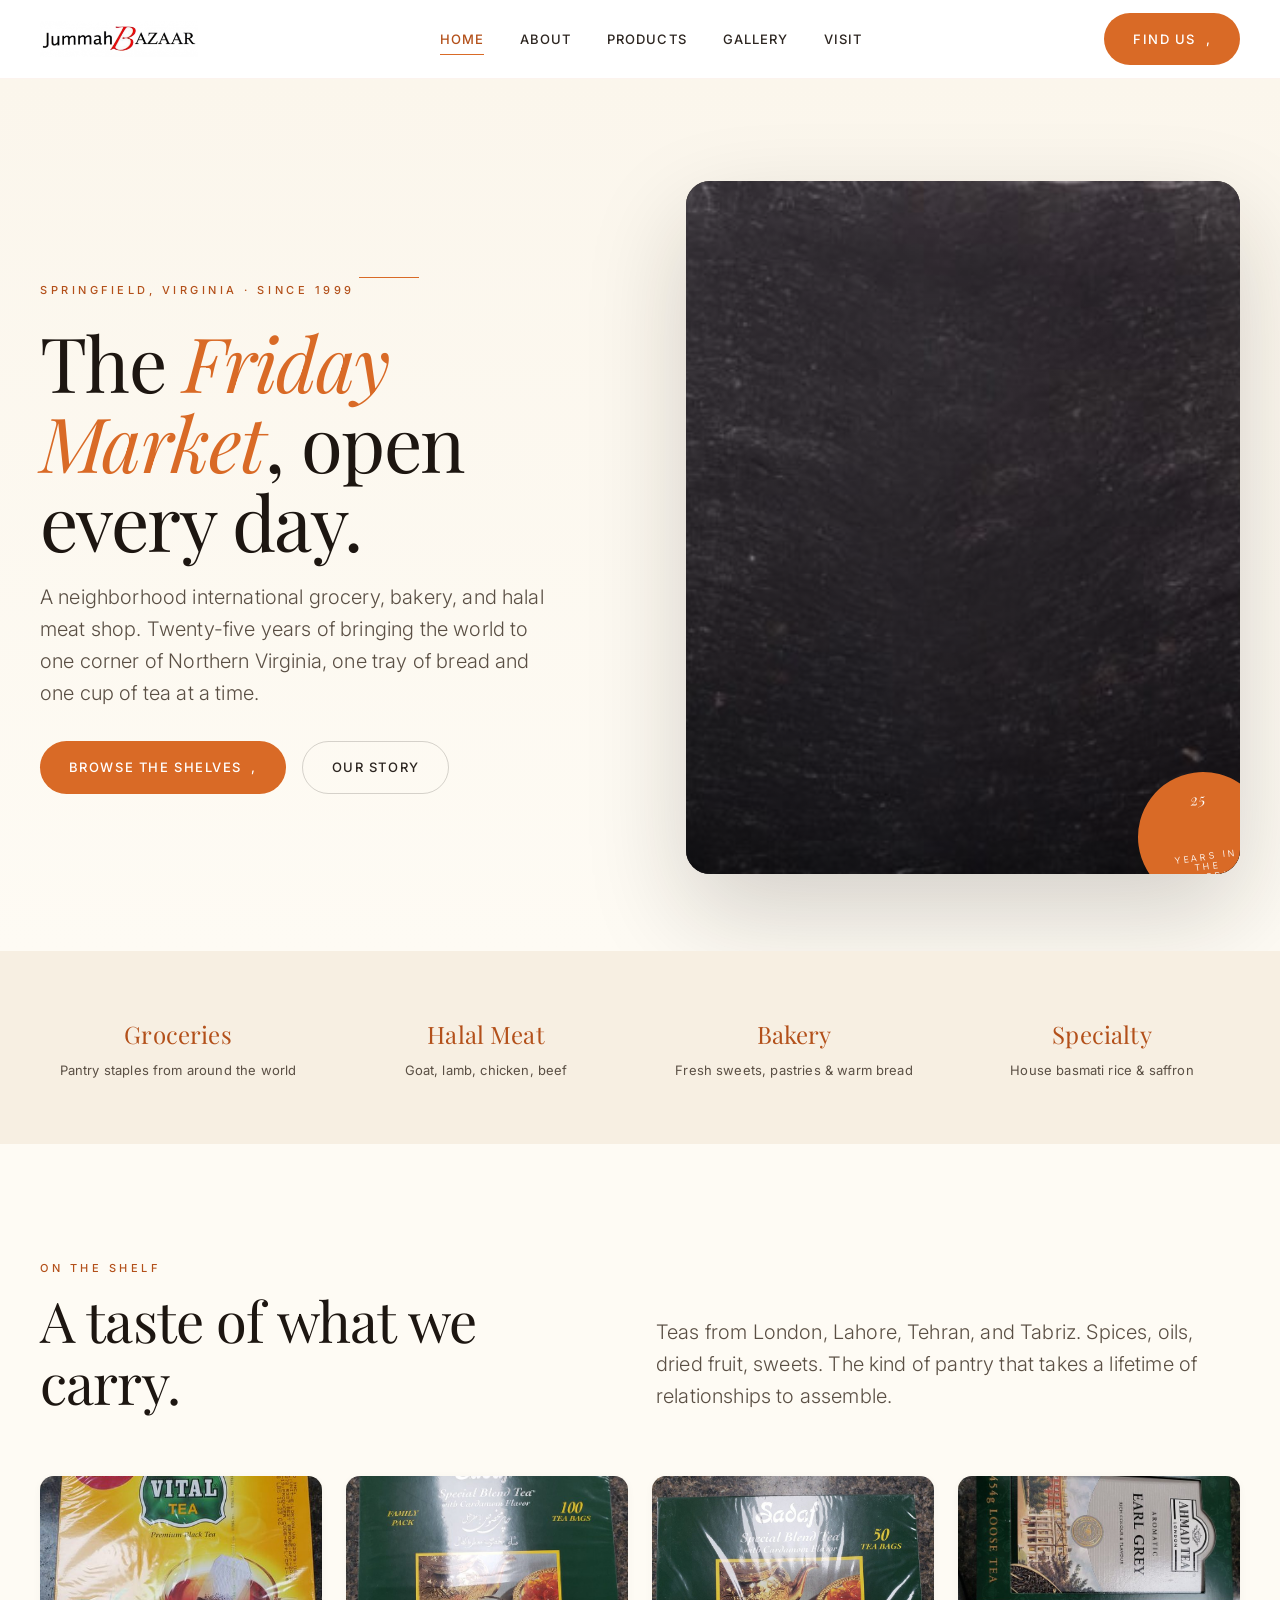
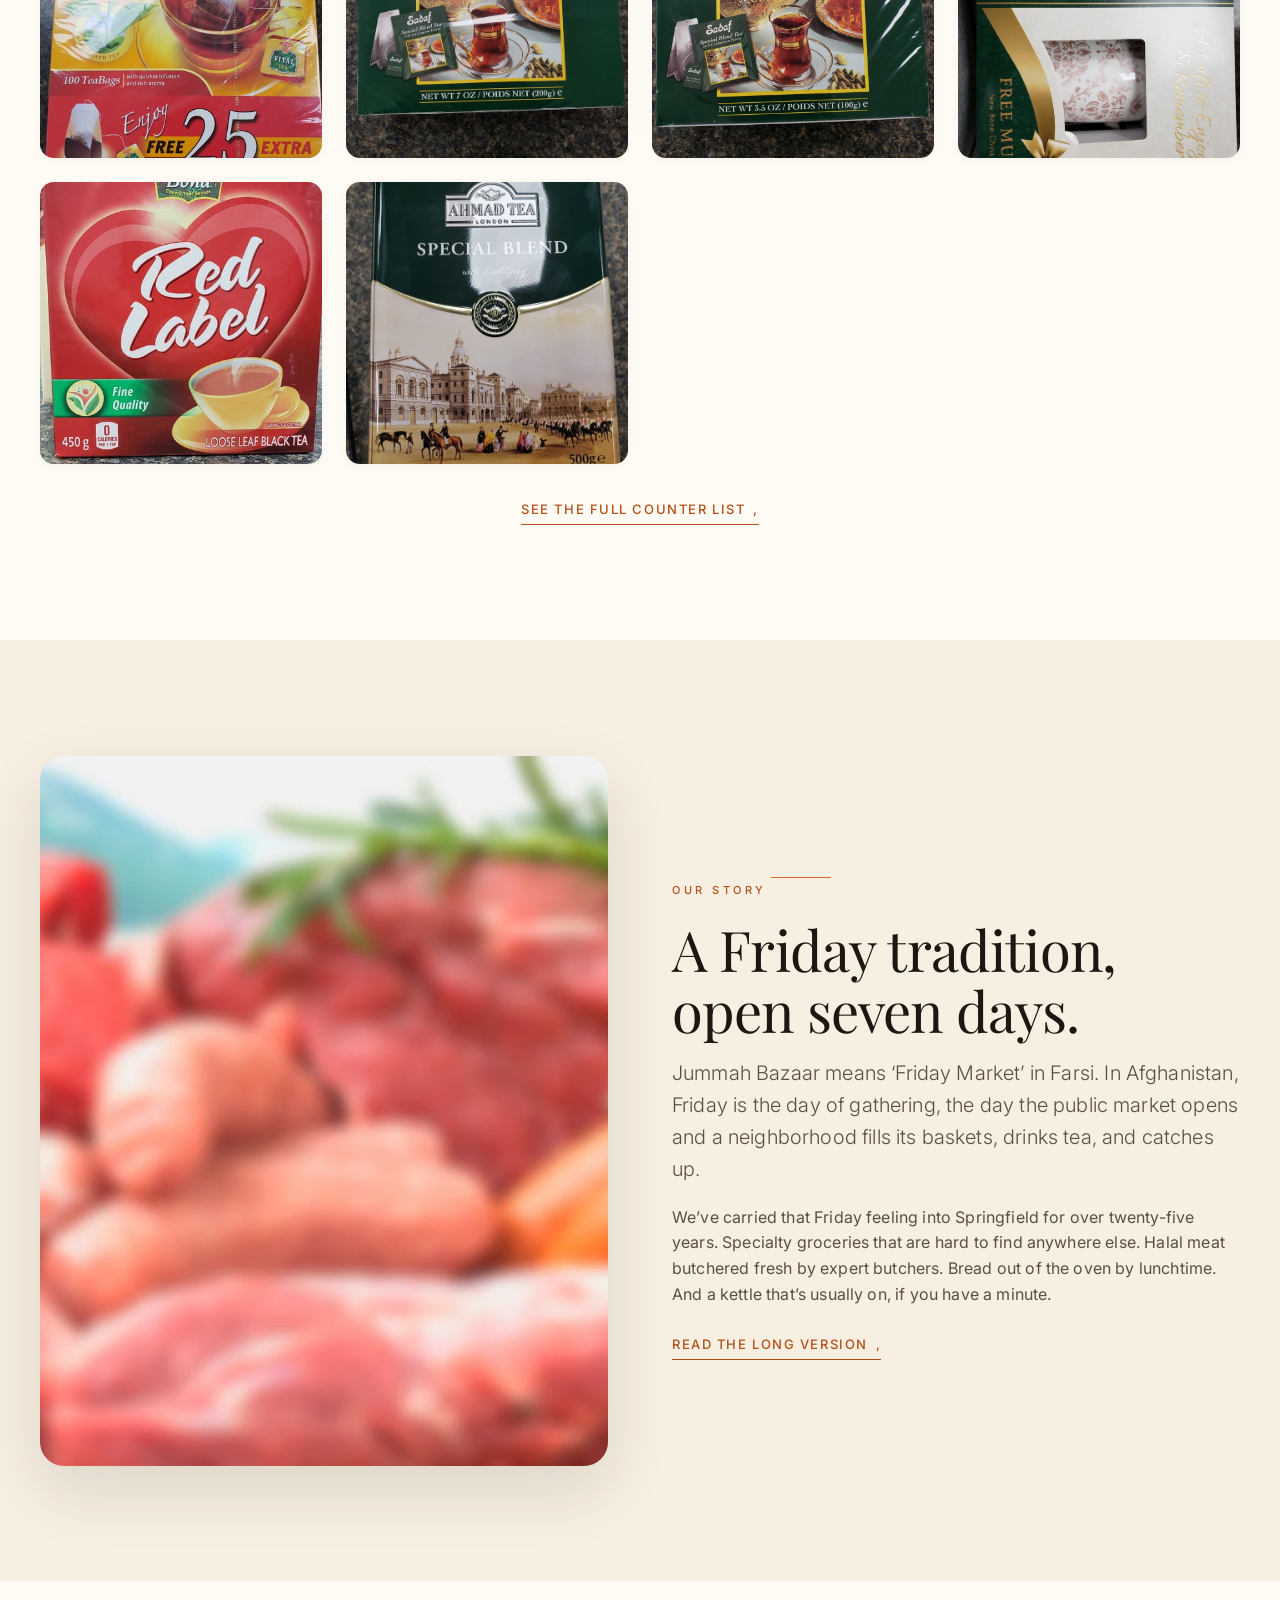
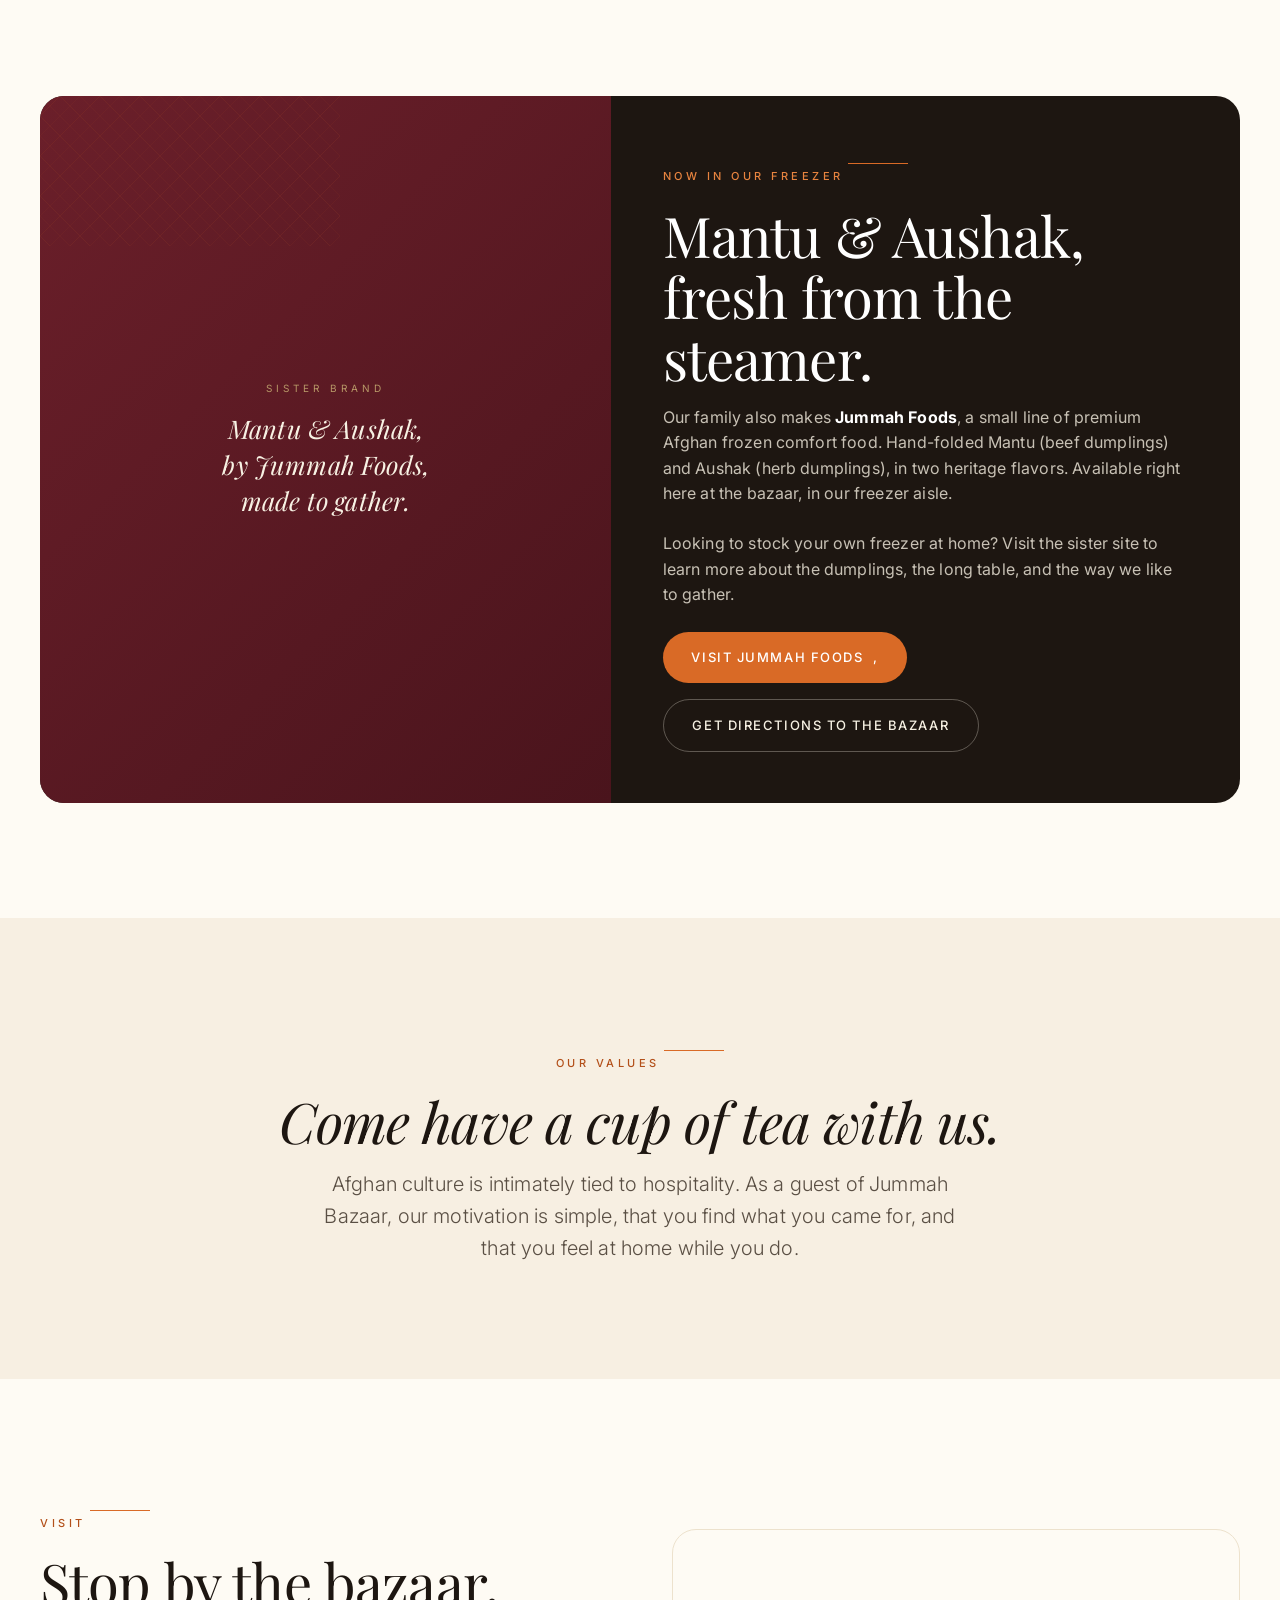
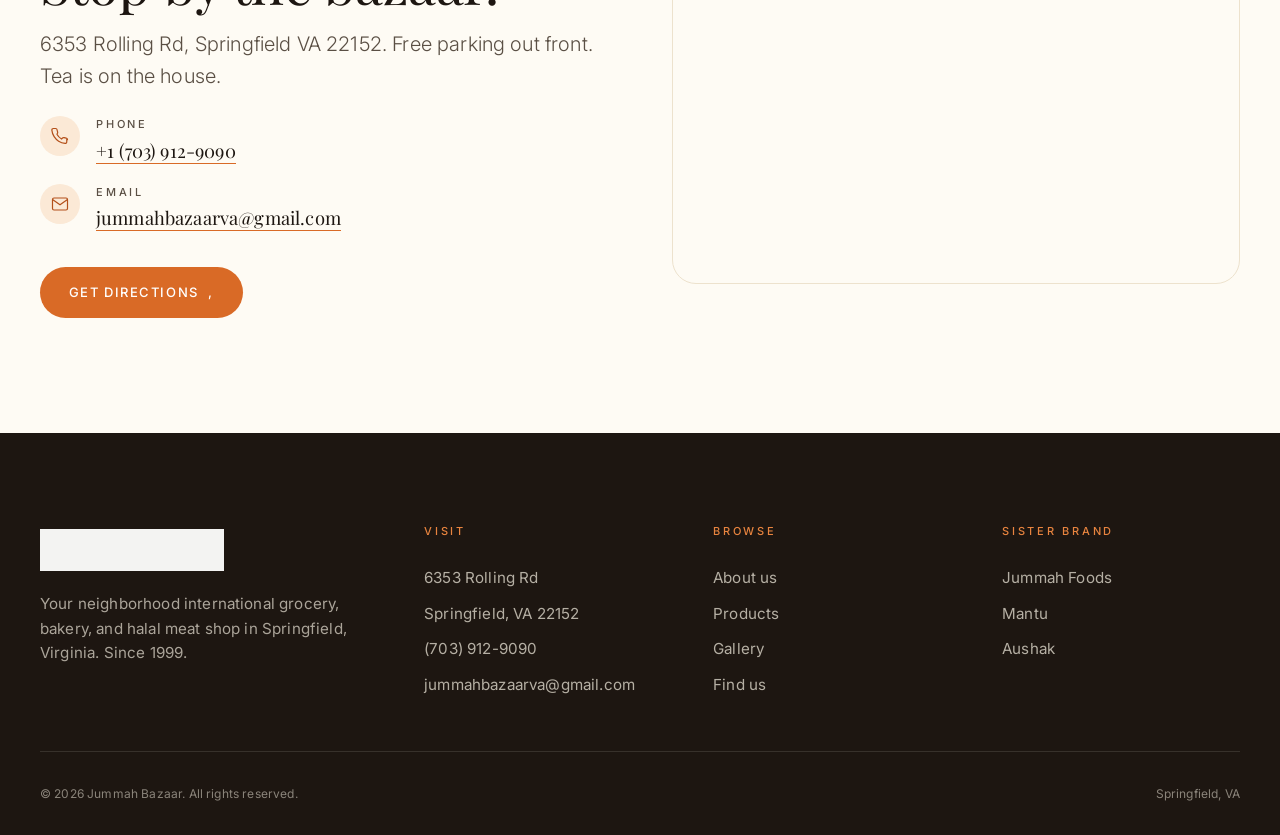
==== index.html @ 3ac7183f "Replace stock photos with real Jummah Bazaar branding: logo wordmark in nav, real product photos thr" ====
<!doctype html>
<html lang="en">
<head>
  <meta charset="UTF-8" />
  <meta name="viewport" content="width=device-width, initial-scale=1, viewport-fit=cover" />
  <title>Jummah Bazaar, Friday Market in Springfield, VA</title>
  <meta name="description" content="Your neighborhood international grocery, bakery, and halal meat shop. Springfield, Virginia, since 1999." />
  <link rel="canonical" href="https://jummahbazaaronline.com/" />
  <link rel="icon" href="assets/favicon.png" />
  <meta property="og:title" content="Jummah Bazaar, Friday Market" />
  <meta property="og:description" content="International grocery, bakery, and halal meat shop in Springfield, VA. Over 25 years in the community." />
  <meta property="og:image" content="https://jummahbazaaronline.com/assets/hero-bread.jpg" />
  <meta property="og:type" content="website" />
  <meta property="og:url" content="https://jummahbazaaronline.com/" />
  <link rel="preconnect" href="https://fonts.googleapis.com" />
  <link rel="preconnect" href="https://fonts.gstatic.com" crossorigin />
  <link href="https://fonts.googleapis.com/css2?family=Playfair+Display:ital,wght@0,400;0,500;0,600;0,700;1,400;1,500&family=Inter:wght@300;400;500;600&family=Pinyon+Script&display=swap" rel="stylesheet" />
  <link rel="stylesheet" href="styles.css?v=2" />

  <svg width="0" height="0" style="position:absolute" aria-hidden="true">
    <defs>
      <pattern id="geo-orange" x="0" y="0" width="40" height="40" patternUnits="userSpaceOnUse">
        <path d="M20 0 L40 20 L20 40 L0 20 Z" fill="none" stroke="#d96a26" stroke-width="0.4"/>
        <path d="M0 0 L40 40 M40 0 L0 40" stroke="#d96a26" stroke-width="0.25"/>
      </pattern>
      <symbol id="medallion" viewBox="0 0 40 40">
        <g fill="none" stroke="currentColor" stroke-width="1.1">
          <rect x="9" y="9" width="22" height="22"/>
          <rect x="9" y="9" width="22" height="22" transform="rotate(45 20 20)"/>
        </g>
        <circle cx="20" cy="20" r="3" fill="currentColor"/>
      </symbol>
    </defs>
  </svg>
</head>
<body>
  <header class="nav" role="banner">
    <div class="container nav-inner">
      <a class="brand" href="index.html" aria-label="Jummah Bazaar home">
        <img class="brand-logo" src="assets/logo-wide.png" alt="Jummah Bazaar" />
      </a>
      <nav class="nav-links" aria-label="Main">
        <a href="index.html" class="active">Home</a>
        <a href="about.html">About</a>
        <a href="products.html">Products</a>
        <a href="gallery.html">Gallery</a>
        <a href="contact.html">Visit</a>
      </nav>
      <div class="nav-cta">
        <a class="btn btn-primary" href="contact.html">Find Us <span class="arrow">,</span></a>
        <button class="nav-toggle" aria-label="Menu"><svg viewBox="0 0 24 24" fill="none" stroke="currentColor" stroke-width="1.6" width="20" height="20"><path d="M4 7h16M4 12h16M4 17h16"/></svg></button>
      </div>
    </div>
  </header>

  <div class="mobile-menu" aria-hidden="true">
    <button class="mobile-menu-close" aria-label="Close menu"><svg viewBox="0 0 24 24" fill="none" stroke="currentColor" stroke-width="1.6" width="16" height="16"><path d="M6 6l12 12M18 6 6 18"/></svg></button>
    <nav>
      <a href="index.html">Home</a>
      <a href="about.html">About</a>
      <a href="products.html">Products</a>
      <a href="gallery.html">Gallery</a>
      <a href="contact.html">Visit</a>
    </nav>
  </div>

  <!-- ==================== HERO ==================== -->
  <section class="hero">
    <div class="container">
      <div class="hero-grid">
        <div class="hero-copy reveal">
          <span class="eyebrow">Springfield, Virginia &middot; Since 1999</span>
          <span class="gold-rule"></span>
          <h1>The <em class="text-orange" style="font-style:italic">Friday Market</em>, open every day.</h1>
          <p class="lede">A neighborhood international grocery, bakery, and halal meat shop. Twenty-five years of bringing the world to one corner of Northern Virginia, one tray of bread and one cup of tea at a time.</p>
          <div class="hero-cta">
            <a class="btn btn-primary" href="products.html">Browse the shelves <span class="arrow">,</span></a>
            <a class="btn btn-ghost" href="about.html">Our story</a>
          </div>
        </div>
        <div class="hero-image-traditional reveal">
          <img src="assets/hero-bread.jpg" alt="Fresh bread, wheat, and flour" />
          <div class="hero-stamp">
            25<small>years in<br/>the neighborhood</small>
          </div>
        </div>
      </div>
    </div>
  </section>

  <!-- ==================== INTRO STRIP ==================== -->
  <section class="bg-cream" style="padding:clamp(2.5rem,5vw,4rem) 0">
    <div class="container">
      <div style="display:grid; grid-template-columns:repeat(4,1fr); gap:2rem; text-align:center" class="reveal">
        <div>
          <div style="font-family:var(--font-display); font-size:1.5rem; color:var(--orange-deep); margin-bottom:0.4rem">Groceries</div>
          <div style="font-size:13px; color:var(--graphite)">Pantry staples from around the world</div>
        </div>
        <div>
          <div style="font-family:var(--font-display); font-size:1.5rem; color:var(--orange-deep); margin-bottom:0.4rem">Halal Meat</div>
          <div style="font-size:13px; color:var(--graphite)">Goat, lamb, chicken, beef</div>
        </div>
        <div>
          <div style="font-family:var(--font-display); font-size:1.5rem; color:var(--orange-deep); margin-bottom:0.4rem">Bakery</div>
          <div style="font-size:13px; color:var(--graphite)">Fresh sweets, pastries &amp; warm bread</div>
        </div>
        <div>
          <div style="font-family:var(--font-display); font-size:1.5rem; color:var(--orange-deep); margin-bottom:0.4rem">Specialty</div>
          <div style="font-size:13px; color:var(--graphite)">House basmati rice &amp; saffron</div>
        </div>
      </div>
    </div>
  </section>

  <!-- ==================== ON THE SHELF ==================== -->
  <section class="bg-paper">
    <div class="container">
      <div class="section-head reveal">
        <div class="section-head-stack">
          <span class="eyebrow">On the shelf</span>
          <h2>A taste of what we carry.</h2>
        </div>
        <p class="lede">Teas from London, Lahore, Tehran, and Tabriz. Spices, oils, dried fruit, sweets. The kind of pantry that takes a lifetime of relationships to assemble.</p>
      </div>

      <div class="shop-grid reveal">
        <div class="shop-photo"><img src="assets/shop-vital-tea.jpg" alt="Vital Premium Black Tea" /></div>
        <div class="shop-photo"><img src="assets/shop-sadaf-cardamom.jpg" alt="Sadaf cardamom tea" /></div>
        <div class="shop-photo"><img src="assets/shop-sadaf-50bag.jpg" alt="Sadaf cardamom tea, family size" /></div>
        <div class="shop-photo"><img src="assets/shop-ahmad-earlgrey.jpg" alt="Ahmad Tea London Earl Grey" /></div>
        <div class="shop-photo"><img src="assets/shop-brooke-redlabel.jpg" alt="Brooke Bond Red Label loose leaf tea" /></div>
        <div class="shop-photo"><img src="assets/shop-tea-6.jpg" alt="Specialty tea selection" /></div>
      </div>
      <div class="center" style="margin-top:2rem">
        <a class="link-underline" href="products.html">See the full counter list <span class="arrow">,</span></a>
      </div>
    </div>
  </section>

  <!-- ==================== STORY SPLIT ==================== -->
  <section class="bg-cream">
    <div class="container">
      <div class="split">
        <div class="split-image reveal">
          <img src="assets/hero-meat.jpg" alt="Fresh halal meat, prepared by expert butchers" />
        </div>
        <div class="reveal">
          <span class="eyebrow">Our story</span>
          <span class="gold-rule"></span>
          <h2 style="margin:1rem 0">A Friday tradition,<br/>open seven days.</h2>
          <p class="lede" style="margin-bottom:1.25rem">Jummah Bazaar means &lsquo;Friday Market&rsquo; in Farsi. In Afghanistan, Friday is the day of gathering, the day the public market opens and a neighborhood fills its baskets, drinks tea, and catches up.</p>
          <p class="muted" style="margin-bottom:1.5rem">We&rsquo;ve carried that Friday feeling into Springfield for over twenty-five years. Specialty groceries that are hard to find anywhere else. Halal meat butchered fresh by expert butchers. Bread out of the oven by lunchtime. And a kettle that&rsquo;s usually on, if you have a minute.</p>
          <a class="link-underline" href="about.html">Read the long version <span class="arrow">,</span></a>
        </div>
      </div>
    </div>
  </section>

  <!-- ==================== SISTER BRAND: JUMMAH FOODS ==================== -->
  <section class="bg-paper">
    <div class="container">
      <div class="sister reveal">
        <div class="sister-art">
          <svg class="pattern" aria-hidden="true"><rect width="100%" height="100%" fill="url(#geo-orange)"/></svg>
          <div class="label">
            <small>Sister brand</small>
            Mantu &amp; Aushak,<br/>by Jummah Foods,<br/>made to gather.
          </div>
        </div>
        <div class="sister-copy">
          <span class="eyebrow">Now in our freezer</span>
          <span class="gold-rule"></span>
          <h2>Mantu &amp; Aushak,<br/>fresh from the steamer.</h2>
          <p>Our family also makes <strong style="color:#fff">Jummah Foods</strong>, a small line of premium Afghan frozen comfort food. Hand-folded Mantu (beef dumplings) and Aushak (herb dumplings), in two heritage flavors. Available right here at the bazaar, in our freezer aisle.</p>
          <p>Looking to stock your own freezer at home? Visit the sister site to learn more about the dumplings, the long table, and the way we like to gather.</p>
          <div class="row" style="margin-top:1.5rem">
            <a class="btn btn-primary" href="https://jummahfoods.com/" target="_blank" rel="noopener">Visit Jummah Foods <span class="arrow">,</span></a>
            <a class="btn btn-ghost" style="border-color:rgba(247,241,227,0.3); color:#f7f1e3" href="contact.html">Get directions to the bazaar</a>
          </div>
        </div>
      </div>
    </div>
  </section>

  <!-- ==================== VALUES STRIP ==================== -->
  <section class="bg-cream">
    <div class="container container-narrow center">
      <span class="eyebrow">Our values</span>
      <span class="gold-rule"></span>
      <h2 style="margin:1rem 0; font-style:italic" class="reveal">Come have a cup of tea with us.</h2>
      <p class="lede reveal" style="margin:0 auto; max-width:55ch">Afghan culture is intimately tied to hospitality. As a guest of Jummah Bazaar, our motivation is simple, that you find what you came for, and that you feel at home while you do.</p>
    </div>
  </section>

  <!-- ==================== VISIT CTA ==================== -->
  <section class="bg-paper" style="padding-bottom:clamp(5rem,9vw,8rem)">
    <div class="container">
      <div class="split">
        <div class="reveal">
          <span class="eyebrow">Visit</span>
          <span class="gold-rule"></span>
          <h2 style="margin:1rem 0">Stop by the bazaar.</h2>
          <p class="lede" style="margin-bottom:1.5rem">6353 Rolling Rd, Springfield VA 22152. Free parking out front. Tea is on the house.</p>
          <div class="contact-detail">
            <div class="icon"><svg viewBox="0 0 24 24" fill="none" stroke="currentColor" stroke-width="1.6"><path d="M21 16.92v3a2 2 0 0 1-2.18 2 19.79 19.79 0 0 1-8.63-3.07 19.5 19.5 0 0 1-6-6 19.79 19.79 0 0 1-3.07-8.67A2 2 0 0 1 3.11 2h3a2 2 0 0 1 2 1.72 12.84 12.84 0 0 0 .7 2.81 2 2 0 0 1-.45 2.11L8.09 9.91a16 16 0 0 0 6 6l1.27-1.27a2 2 0 0 1 2.11-.45 12.84 12.84 0 0 0 2.81.7A2 2 0 0 1 22 16.92z"/></svg></div>
            <div>
              <h4>Phone</h4>
              <p><a href="tel:+17039129090">+1 (703) 912-9090</a></p>
            </div>
          </div>
          <div class="contact-detail">
            <div class="icon"><svg viewBox="0 0 24 24" fill="none" stroke="currentColor" stroke-width="1.6"><path d="M4 4h16c1.1 0 2 .9 2 2v12c0 1.1-.9 2-2 2H4c-1.1 0-2-.9-2-2V6c0-1.1.9-2 2-2z"/><path d="M22 6 12 13 2 6"/></svg></div>
            <div>
              <h4>Email</h4>
              <p><a href="mailto:jummahbazaarva@gmail.com">jummahbazaarva@gmail.com</a></p>
            </div>
          </div>
          <a class="btn btn-primary" href="contact.html" style="margin-top:1rem">Get directions <span class="arrow">,</span></a>
        </div>
        <div class="map-wrap reveal">
          <iframe loading="lazy" referrerpolicy="no-referrer-when-downgrade" src="https://www.google.com/maps?q=6353+Rolling+Rd,+Springfield+VA+22152&output=embed" title="Jummah Bazaar location"></iframe>
        </div>
      </div>
    </div>
  </section>

  <!-- ==================== FOOTER ==================== -->
  <footer class="site-footer">
    <div class="container">
      <div class="footer-grid">
        <div class="footer-brand">
          <a class="brand" href="index.html" aria-label="Jummah Bazaar home">
            <img class="brand-logo in-footer" src="assets/logo-wide.png" alt="Jummah Bazaar" style="height:42px" />
          </a>
          <p>Your neighborhood international grocery, bakery, and halal meat shop in Springfield, Virginia. Since 1999.</p>
        </div>
        <div>
          <h5>Visit</h5>
          <a href="https://www.google.com/maps?q=6353+Rolling+Rd,+Springfield+VA+22152" target="_blank" rel="noopener">6353 Rolling Rd</a>
          <a href="https://www.google.com/maps?q=6353+Rolling+Rd,+Springfield+VA+22152" target="_blank" rel="noopener">Springfield, VA 22152</a>
          <a href="tel:+17039129090">(703) 912-9090</a>
          <a href="mailto:jummahbazaarva@gmail.com">jummahbazaarva@gmail.com</a>
        </div>
        <div>
          <h5>Browse</h5>
          <a href="about.html">About us</a>
          <a href="products.html">Products</a>
          <a href="gallery.html">Gallery</a>
          <a href="contact.html">Find us</a>
        </div>
        <div>
          <h5>Sister brand</h5>
          <a href="https://jummahfoods.com/" target="_blank" rel="noopener">Jummah Foods</a>
          <a href="https://jummahfoods.com/mantu" target="_blank" rel="noopener">Mantu</a>
          <a href="https://jummahfoods.com/aushak" target="_blank" rel="noopener">Aushak</a>
        </div>
      </div>
      <div class="footer-bottom">
        <span>&copy; 2026 Jummah Bazaar. All rights reserved.</span>
        <span>Springfield, VA</span>
      </div>
    </div>
  </footer>

  <script src="script.js" defer></script>
</body>
</html>
---- styles.css ----
/* ==========================================================================
   Jummah Bazaar — Friday Market
   International grocery, bakery & halal meat — Springfield, VA
   ========================================================================== */

:root {
  /* Brand palette — warm orange on ivory */
  --orange: #d96a26;
  --orange-deep: #b3501a;
  --orange-soft: #e8843f;
  --orange-tint: #fbe9d6;

  --saffron: #e8a23a;
  --saffron-deep: #c5821d;

  --cream: #f7efe2;
  --ivory: #fbf6ec;
  --paper: #fefbf4;
  --bone: #ede2cd;

  --black: #1d1611;
  --charcoal: #2c2520;
  --graphite: #5a4f44;
  --slate: #8a7e70;

  --gold: #b89968;
  --gold-light: #d4b988;
  --gold-deep: #8d7244;

  --green: #5a6b3f;
  --green-soft: #7a8b5c;

  --shadow-sm: 0 2px 8px rgba(29, 22, 17, 0.04);
  --shadow-md: 0 12px 32px rgba(29, 22, 17, 0.08);
  --shadow-lg: 0 24px 64px rgba(29, 22, 17, 0.12);
  --shadow-xl: 0 40px 100px rgba(29, 22, 17, 0.18);

  --radius-sm: 6px;
  --radius-md: 14px;
  --radius-lg: 24px;
  --radius-xl: 36px;

  --ease: cubic-bezier(0.22, 0.61, 0.36, 1);
  --ease-slow: cubic-bezier(0.16, 1, 0.3, 1);

  --max: 1320px;
  --max-narrow: 920px;
  --gutter: clamp(1.25rem, 4vw, 2.5rem);

  --font-serif: "Playfair Display", "Cormorant Garamond", Georgia, serif;
  --font-display: "Playfair Display", Georgia, serif;
  --font-script: "Pinyon Script", "Great Vibes", cursive;
  --font-sans: "Inter", "Helvetica Neue", Helvetica, Arial, sans-serif;
}

*, *::before, *::after { box-sizing: border-box; }
html { scroll-behavior: smooth; -webkit-font-smoothing: antialiased; -moz-osx-font-smoothing: grayscale; }
body {
  margin: 0;
  font-family: var(--font-sans);
  font-weight: 400;
  font-size: 16px;
  line-height: 1.6;
  color: var(--charcoal);
  background: var(--paper);
  letter-spacing: 0.01em;
  overflow-x: hidden;
}
img, picture, svg, video { display: block; max-width: 100%; }
a { color: inherit; text-decoration: none; }
button { font: inherit; cursor: pointer; border: none; background: none; color: inherit; }
input, textarea, select { font: inherit; color: inherit; }
ul, ol { list-style: none; padding: 0; margin: 0; }
h1, h2, h3, h4, h5, h6, p { margin: 0; }

.serif { font-family: var(--font-serif); font-weight: 400; }
.eyebrow {
  font-family: var(--font-sans);
  font-size: 11px;
  font-weight: 500;
  letter-spacing: 0.32em;
  text-transform: uppercase;
  color: var(--orange-deep);
  display: inline-block;
}
.script { font-family: var(--font-script); font-weight: 400; }
.muted { color: var(--graphite); }
.text-orange { color: var(--orange); }
.text-orange-deep { color: var(--orange-deep); }

h1, .h1 {
  font-family: var(--font-display);
  font-size: clamp(2.5rem, 6vw, 4.75rem);
  line-height: 1.05;
  letter-spacing: -0.02em;
  font-weight: 400;
  color: var(--black);
}
h2, .h2 {
  font-family: var(--font-display);
  font-size: clamp(2rem, 4.5vw, 3.5rem);
  line-height: 1.1;
  letter-spacing: -0.015em;
  font-weight: 400;
  color: var(--black);
}
h3, .h3 {
  font-family: var(--font-display);
  font-size: clamp(1.4rem, 2.6vw, 2rem);
  line-height: 1.2;
  letter-spacing: -0.01em;
  font-weight: 500;
  color: var(--black);
}
.lede {
  font-size: clamp(1.05rem, 1.6vw, 1.25rem);
  line-height: 1.6;
  color: var(--graphite);
  font-weight: 300;
}

.container { max-width: var(--max); margin: 0 auto; padding: 0 var(--gutter); }
.container-narrow { max-width: var(--max-narrow); margin: 0 auto; padding: 0 var(--gutter); }
section { padding: clamp(4rem, 9vw, 8rem) 0; position: relative; }

.bg-paper { background: var(--paper); }
.bg-cream { background: var(--cream); }
.bg-ivory { background: var(--ivory); }
.bg-white { background: #fff; }
.bg-orange { background: var(--orange); color: #fff; }
.bg-dark { background: var(--black); color: var(--cream); }

.gold-rule { display: inline-block; width: 60px; height: 1px; background: var(--orange); margin: 1rem 0; }

/* ----- Navigation ----- */
.nav {
  position: sticky; top: 0; z-index: 100;
  background: rgba(255, 255, 255, 0.94);
  backdrop-filter: blur(14px);
  -webkit-backdrop-filter: blur(14px);
  border-bottom: 1px solid rgba(217, 106, 38, 0.08);
  isolation: isolate;
}
.nav-inner {
  display: flex; align-items: center; justify-content: space-between;
  height: 78px;
}
.brand {
  display: flex; align-items: center; gap: 0.75rem;
  font-family: var(--font-display);
  font-size: 1.4rem;
  letter-spacing: 0.01em;
  color: var(--black);
}
.brand-mark { width: 32px; height: 32px; flex: none; }
.brand-name { font-weight: 500; display: block; line-height: 1.1; }
.brand-tag { display: block; font-family: var(--font-sans); font-size: 10px; letter-spacing: 0.3em; text-transform: uppercase; color: var(--orange-deep); margin-top: 2px; }

.nav-links { display: flex; gap: 2.25rem; align-items: center; }
.nav-links a {
  font-size: 13px;
  letter-spacing: 0.08em;
  text-transform: uppercase;
  font-weight: 500;
  color: var(--charcoal);
  transition: color 0.2s var(--ease);
  position: relative;
}
.nav-links a:hover, .nav-links a.active { color: var(--orange-deep); }
.nav-links a.active::after {
  content: ''; position: absolute; bottom: -6px; left: 0; right: 0;
  height: 1px; background: var(--orange);
}

.nav-cta { display: flex; align-items: center; gap: 0.5rem; }
.nav-icon {
  width: 38px; height: 38px; border-radius: 50%;
  display: grid; place-items: center;
  color: var(--charcoal);
  transition: background 0.2s var(--ease), color 0.2s var(--ease);
}
.nav-icon:hover { background: var(--orange-tint); color: var(--orange-deep); }
.nav-icon svg { width: 18px; height: 18px; }
.nav-toggle { display: none; }

@media (max-width: 920px) {
  .nav-links { display: none; }
  .nav-toggle { display: grid; place-items: center; width: 38px; height: 38px; border-radius: 50%; }
  .nav-toggle:hover { background: var(--orange-tint); color: var(--orange-deep); }
}

.mobile-menu {
  position: fixed; inset: 0;
  background: var(--paper);
  z-index: 200;
  transform: translateX(100%);
  transition: transform 0.4s var(--ease);
  padding: 5rem 2rem 2rem;
  display: flex; flex-direction: column;
}
.mobile-menu.open { transform: translateX(0); }
.mobile-menu-close { position: absolute; top: 1.5rem; right: 1.5rem; width: 38px; height: 38px; border-radius: 50%; display: grid; place-items: center; }
.mobile-menu nav { display: flex; flex-direction: column; gap: 1.25rem; }
.mobile-menu nav a { font-family: var(--font-display); font-size: 1.6rem; color: var(--black); }

/* ----- Buttons ----- */
.btn {
  display: inline-flex; align-items: center; gap: 0.6rem;
  padding: 0.95rem 1.8rem;
  font-size: 13px;
  font-weight: 500;
  letter-spacing: 0.12em;
  text-transform: uppercase;
  border-radius: 999px;
  transition: all 0.25s var(--ease);
  white-space: nowrap;
}
.btn-primary { background: var(--orange); color: #fff; }
.btn-primary:hover { background: var(--orange-deep); transform: translateY(-1px); box-shadow: 0 8px 20px rgba(217, 106, 38, 0.25); }
.btn-ghost { background: transparent; color: var(--charcoal); border: 1px solid rgba(29, 22, 17, 0.18); }
.btn-ghost:hover { background: var(--charcoal); color: var(--cream); border-color: var(--charcoal); }
.btn-light { background: #fff; color: var(--charcoal); }
.btn-light:hover { background: var(--orange-tint); color: var(--orange-deep); }
.btn .arrow { transition: transform 0.25s var(--ease); }
.btn:hover .arrow { transform: translateX(3px); }

.link-underline {
  display: inline-flex; align-items: center; gap: 0.5rem;
  font-size: 13px;
  font-weight: 500;
  letter-spacing: 0.12em;
  text-transform: uppercase;
  color: var(--orange-deep);
  border-bottom: 1px solid currentColor;
  padding-bottom: 4px;
  transition: color 0.2s var(--ease);
}
.link-underline:hover { color: var(--orange); }
.link-underline .arrow { transition: transform 0.25s var(--ease); }
.link-underline:hover .arrow { transform: translateX(3px); }

/* ----- Hero ----- */
.hero {
  min-height: clamp(560px, 80vh, 800px);
  display: grid; align-items: center;
  position: relative;
  padding: clamp(4rem, 8vw, 7rem) 0 clamp(3rem, 6vw, 5rem);
  background: linear-gradient(180deg, var(--ivory) 0%, var(--paper) 100%);
  overflow: hidden;
}
.hero-grid {
  display: grid; gap: clamp(2rem, 5vw, 4rem);
  grid-template-columns: 1.05fr 1fr;
  align-items: center;
}
@media (max-width: 880px) { .hero-grid { grid-template-columns: 1fr; } }
.hero-copy { position: relative; z-index: 2; }
.hero h1 { margin: 1.25rem 0; }
.hero .lede { max-width: 42ch; }
.hero-cta { display: flex; gap: 1rem; flex-wrap: wrap; margin-top: 2rem; }
.hero-image {
  position: relative;
  aspect-ratio: 4/5;
  border-radius: var(--radius-lg);
  overflow: hidden;
  box-shadow: var(--shadow-xl);
}
.hero-image img { width: 100%; height: 100%; object-fit: cover; }
.hero-image::after {
  content: ''; position: absolute; inset: 0;
  background: linear-gradient(180deg, transparent 60%, rgba(0,0,0,0.18));
  pointer-events: none;
}
.hero-stamp {
  position: absolute; bottom: -28px; right: -28px;
  width: 130px; height: 130px;
  background: var(--orange);
  color: #fff;
  border-radius: 50%;
  display: grid; place-items: center;
  text-align: center;
  font-family: var(--font-display);
  font-size: 0.95rem;
  line-height: 1.15;
  font-style: italic;
  box-shadow: var(--shadow-lg);
  transform: rotate(-8deg);
  z-index: 3;
}
.hero-stamp small { display: block; font-family: var(--font-sans); font-size: 9px; letter-spacing: 0.3em; text-transform: uppercase; font-style: normal; margin-top: 4px; opacity: 0.85; }

/* ----- Section heads ----- */
.section-head {
  display: grid; gap: 2rem;
  grid-template-columns: 1fr 1fr;
  align-items: end;
  margin-bottom: clamp(2.5rem, 5vw, 4rem);
}
.section-head-stack { display: flex; flex-direction: column; gap: 0.75rem; }
@media (max-width: 760px) { .section-head { grid-template-columns: 1fr; } }

/* ----- Color blocks (decorative panels) ----- */
.color-block {
  position: relative;
  display: grid; place-items: center;
  padding: clamp(2rem, 5vw, 4rem);
  text-align: center;
  isolation: isolate;
  overflow: hidden;
  color: #fff;
}
.color-block.orange { background: var(--orange); }
.color-block.saffron { background: var(--saffron); }
.color-block.cream { background: var(--cream); color: var(--charcoal); }
.color-block.dark { background: var(--black); }
.color-block .pattern {
  position: absolute; inset: 0;
  width: 100%; height: 100%;
  opacity: 0.18;
  z-index: -1;
}
.color-block .badge {
  width: 72px; height: 72px; margin-bottom: 1.5rem;
  opacity: 0.85;
}
.color-block .sub {
  display: block;
  font-size: 11px; letter-spacing: 0.3em;
  text-transform: uppercase;
  margin-bottom: 0.5rem;
  opacity: 0.85;
}
.color-block .quote {
  font-family: var(--font-display);
  font-style: italic;
  font-size: clamp(1.1rem, 1.8vw, 1.4rem);
  line-height: 1.4;
  max-width: 30ch;
  opacity: 0.95;
}

/* ----- Categories grid ----- */
.cat-grid {
  display: grid;
  grid-template-columns: repeat(3, 1fr);
  gap: clamp(1rem, 2vw, 1.75rem);
}
@media (max-width: 880px) { .cat-grid { grid-template-columns: 1fr; } }
.cat-card {
  position: relative;
  border-radius: var(--radius-lg);
  overflow: hidden;
  background: var(--cream);
  aspect-ratio: 3/4;
  cursor: pointer;
  transition: transform 0.4s var(--ease);
}
.cat-card:hover { transform: translateY(-4px); }
.cat-card .photo {
  position: absolute; inset: 0;
  width: 100%; height: 100%;
  object-fit: cover;
  transition: transform 0.6s var(--ease-slow);
}
.cat-card:hover .photo { transform: scale(1.05); }
.cat-card .scrim {
  position: absolute; inset: 0;
  background: linear-gradient(180deg, transparent 30%, rgba(29, 22, 17, 0.78));
}
.cat-card .body {
  position: absolute; bottom: 0; left: 0; right: 0;
  padding: clamp(1.25rem, 2.5vw, 2rem);
  color: #fff;
}
.cat-card .meta { font-size: 11px; letter-spacing: 0.3em; text-transform: uppercase; opacity: 0.85; margin-bottom: 0.5rem; color: var(--orange-soft); }
.cat-card h3 { color: #fff; margin-bottom: 0.5rem; }
.cat-card p { font-size: 0.95rem; opacity: 0.85; max-width: 32ch; }
.cat-card .corner {
  position: absolute; top: 1.25rem; right: 1.25rem;
  width: 36px; height: 36px;
  background: rgba(255,255,255,0.18);
  backdrop-filter: blur(8px);
  border-radius: 50%;
  display: grid; place-items: center;
  color: #fff;
}

/* ----- Story split ----- */
.split {
  display: grid;
  grid-template-columns: 1fr 1fr;
  gap: clamp(2rem, 5vw, 5rem);
  align-items: center;
}
@media (max-width: 880px) { .split { grid-template-columns: 1fr; } }
.split-image {
  aspect-ratio: 4/5;
  border-radius: var(--radius-lg);
  overflow: hidden;
  box-shadow: var(--shadow-lg);
}
.split-image img { width: 100%; height: 100%; object-fit: cover; }

/* ----- Sister brand callout ----- */
.sister {
  display: grid;
  grid-template-columns: 1fr 1.1fr;
  background: var(--black);
  color: var(--cream);
  border-radius: var(--radius-lg);
  overflow: hidden;
  isolation: isolate;
}
@media (max-width: 880px) { .sister { grid-template-columns: 1fr; } }
.sister-art {
  position: relative;
  min-height: 420px;
  background: linear-gradient(135deg, #6b1f2a 0%, #4a141c 100%);
  display: grid; place-items: center;
  padding: 2rem;
}
.sister-art .pattern { position: absolute; inset: 0; opacity: 0.25; }
.sister-art .label {
  position: relative;
  font-family: var(--font-display);
  font-style: italic;
  color: #f7f1e3;
  font-size: clamp(1.2rem, 2vw, 1.6rem);
  text-align: center;
  line-height: 1.4;
  max-width: 22ch;
}
.sister-art .label small {
  display: block;
  font-family: var(--font-sans);
  font-size: 10px;
  letter-spacing: 0.4em;
  text-transform: uppercase;
  color: #b89968;
  font-style: normal;
  margin-bottom: 1rem;
}
.sister-copy { padding: clamp(2rem, 4vw, 3.5rem); }
.sister-copy h2 { color: #fff; margin: 1rem 0; }
.sister-copy p { color: rgba(247, 241, 227, 0.78); margin-bottom: 1.5rem; }
.sister-copy .eyebrow { color: var(--orange-soft); }

/* ----- Product / shop grid ----- */
.shop-grid {
  display: grid;
  grid-template-columns: repeat(4, 1fr);
  gap: clamp(1rem, 2vw, 1.5rem);
}
@media (max-width: 1080px) { .shop-grid { grid-template-columns: repeat(3, 1fr); } }
@media (max-width: 760px) { .shop-grid { grid-template-columns: repeat(2, 1fr); } }
.shop-card {
  background: #fff;
  border-radius: var(--radius-md);
  overflow: hidden;
  border: 1px solid var(--bone);
  transition: transform 0.3s var(--ease), box-shadow 0.3s var(--ease);
  display: flex; flex-direction: column;
}
.shop-card:hover { transform: translateY(-3px); box-shadow: var(--shadow-md); }
.shop-card .img-wrap {
  aspect-ratio: 1/1;
  background: var(--ivory);
  display: grid; place-items: center;
  padding: 1.25rem;
  border-bottom: 1px solid var(--bone);
}
.shop-card .img-wrap img { max-width: 80%; max-height: 80%; object-fit: contain; }
.shop-card .body { padding: 1.1rem 1.25rem; flex: 1; display: flex; flex-direction: column; gap: 0.4rem; }
.shop-card .cat { font-size: 10px; letter-spacing: 0.3em; text-transform: uppercase; color: var(--orange-deep); }
.shop-card h4 { font-family: var(--font-display); font-size: 1.05rem; line-height: 1.25; color: var(--black); margin: 0; }
.shop-card .desc { font-size: 0.88rem; color: var(--graphite); line-height: 1.5; }

/* ----- Tabs (shop categories) ----- */
.tabs-strip {
  display: flex; gap: 0.5rem;
  flex-wrap: wrap;
  margin-bottom: 2.5rem;
}
.tab-chip {
  padding: 0.65rem 1.4rem;
  font-size: 12px;
  letter-spacing: 0.12em;
  text-transform: uppercase;
  font-weight: 500;
  border-radius: 999px;
  background: transparent;
  border: 1px solid rgba(29, 22, 17, 0.16);
  color: var(--charcoal);
  transition: all 0.2s var(--ease);
}
.tab-chip:hover { background: var(--orange-tint); border-color: transparent; color: var(--orange-deep); }
.tab-chip.active { background: var(--orange); color: #fff; border-color: var(--orange); }

/* ----- Gallery ----- */
.gallery-grid {
  display: grid;
  grid-template-columns: repeat(3, 1fr);
  gap: clamp(0.75rem, 1.5vw, 1.25rem);
}
@media (max-width: 760px) { .gallery-grid { grid-template-columns: repeat(2, 1fr); } }
.gallery-item {
  aspect-ratio: 1/1;
  border-radius: var(--radius-md);
  overflow: hidden;
  background: var(--cream);
  position: relative;
}
.gallery-item.tall { aspect-ratio: 3/4; }
.gallery-item.wide { aspect-ratio: 16/10; grid-column: span 2; }
.gallery-item img { width: 100%; height: 100%; object-fit: cover; transition: transform 0.6s var(--ease-slow); }
.gallery-item:hover img { transform: scale(1.05); }

/* ----- Page hero ----- */
.page-hero {
  padding: clamp(5rem, 10vw, 9rem) 0 clamp(3rem, 6vw, 5rem);
  background: linear-gradient(180deg, var(--ivory) 0%, var(--paper) 100%);
  text-align: center;
}
.page-hero h1 { margin: 1.5rem 0; }
.page-hero .lede { max-width: 56ch; margin: 0 auto; }

/* ----- Stats ----- */
.stats {
  display: grid;
  grid-template-columns: repeat(3, 1fr);
  gap: 2rem;
  margin: 3rem 0;
  text-align: center;
}
@media (max-width: 760px) { .stats { grid-template-columns: 1fr; } }
.stat .num {
  font-family: var(--font-display);
  font-size: clamp(2.5rem, 5vw, 3.75rem);
  color: var(--orange);
  line-height: 1;
  margin-bottom: 0.5rem;
}
.stat .label {
  font-size: 12px; letter-spacing: 0.25em; text-transform: uppercase;
  color: var(--graphite);
}

/* ----- Contact card ----- */
.contact-card {
  background: #fff;
  border: 1px solid var(--bone);
  border-radius: var(--radius-lg);
  padding: clamp(2rem, 4vw, 3rem);
  display: grid;
  grid-template-columns: 1fr 1fr;
  gap: clamp(2rem, 4vw, 3rem);
}
@media (max-width: 760px) { .contact-card { grid-template-columns: 1fr; } }
.contact-detail { display: flex; gap: 1rem; margin-bottom: 1.25rem; align-items: flex-start; }
.contact-detail .icon {
  width: 40px; height: 40px; flex: none;
  background: var(--orange-tint);
  color: var(--orange-deep);
  border-radius: 50%;
  display: grid; place-items: center;
}
.contact-detail .icon svg { width: 18px; height: 18px; }
.contact-detail h4 { font-family: var(--font-sans); font-size: 11px; letter-spacing: 0.25em; text-transform: uppercase; color: var(--graphite); margin-bottom: 0.25rem; font-weight: 500; }
.contact-detail p { font-family: var(--font-display); font-size: 1.15rem; color: var(--black); line-height: 1.4; }
.contact-detail a { color: var(--black); border-bottom: 1px solid var(--orange); }
.contact-detail a:hover { color: var(--orange-deep); }

/* ----- Footer ----- */
footer.site-footer {
  background: var(--black);
  color: var(--cream);
  padding: clamp(4rem, 7vw, 6rem) 0 2rem;
}
.footer-grid {
  display: grid;
  grid-template-columns: 1.4fr 1fr 1fr 1fr;
  gap: clamp(2rem, 4vw, 4rem);
  margin-bottom: 3rem;
}
@media (max-width: 760px) { .footer-grid { grid-template-columns: 1fr 1fr; } }
@media (max-width: 480px) { .footer-grid { grid-template-columns: 1fr; } }
.footer-grid h5 { font-family: var(--font-sans); font-size: 11px; letter-spacing: 0.25em; text-transform: uppercase; color: var(--orange-soft); margin-bottom: 1.25rem; font-weight: 500; }
.footer-grid a { display: block; padding: 0.35rem 0; font-size: 0.95rem; color: rgba(247, 241, 227, 0.7); transition: color 0.2s var(--ease); }
.footer-grid a:hover { color: #fff; }
.footer-brand .brand-name { color: #fff; font-size: 1.6rem; font-family: var(--font-display); }
.footer-brand p { color: rgba(247, 241, 227, 0.65); font-size: 0.95rem; line-height: 1.6; margin: 1rem 0; max-width: 38ch; }
.footer-bottom {
  border-top: 1px solid rgba(247, 241, 227, 0.12);
  padding-top: 2rem;
  display: flex; justify-content: space-between; align-items: center;
  flex-wrap: wrap; gap: 1rem;
  font-size: 12px; color: rgba(247, 241, 227, 0.5);
}

/* ----- Small utilities ----- */
.row { display: flex; gap: 1rem; flex-wrap: wrap; }
.center { text-align: center; }
.mt-1 { margin-top: 1rem; } .mt-2 { margin-top: 2rem; } .mt-3 { margin-top: 3rem; }
.mb-1 { margin-bottom: 1rem; } .mb-2 { margin-bottom: 2rem; } .mb-3 { margin-bottom: 3rem; }

.reveal { opacity: 1; transform: none; }

/* ----- Map ----- */
.map-wrap {
  border-radius: var(--radius-lg);
  overflow: hidden;
  border: 1px solid var(--bone);
  aspect-ratio: 16/10;
}
.map-wrap iframe { width: 100%; height: 100%; border: 0; }

/* ----- Real logo support ----- */
.brand-logo {
  height: 36px;
  width: auto;
  display: block;
}
.brand-logo.in-footer {
  filter: brightness(0) invert(1);
  opacity: 0.95;
}

/* ----- Hero image full-bleed for traditional feel ----- */
.hero-image-traditional {
  position: relative;
  aspect-ratio: 4/5;
  border-radius: var(--radius-lg);
  overflow: hidden;
  box-shadow: var(--shadow-xl);
  background: var(--charcoal);
}
.hero-image-traditional img {
  width: 100%; height: 100%; object-fit: cover;
}
.hero-image-traditional::after {
  content: ''; position: absolute; inset: 0;
  background: linear-gradient(180deg, rgba(0,0,0,0.05) 0%, rgba(0,0,0,0.45) 100%);
  pointer-events: none;
}

/* ----- Product card for shop photos (square aspect) ----- */
.shop-photo {
  aspect-ratio: 1/1;
  border-radius: var(--radius-md);
  overflow: hidden;
  background: var(--cream);
  position: relative;
  box-shadow: var(--shadow-sm);
}
.shop-photo img {
  width: 100%; height: 100%; object-fit: cover;
  transition: transform 0.6s var(--ease-slow);
}
.shop-photo:hover img { transform: scale(1.04); }
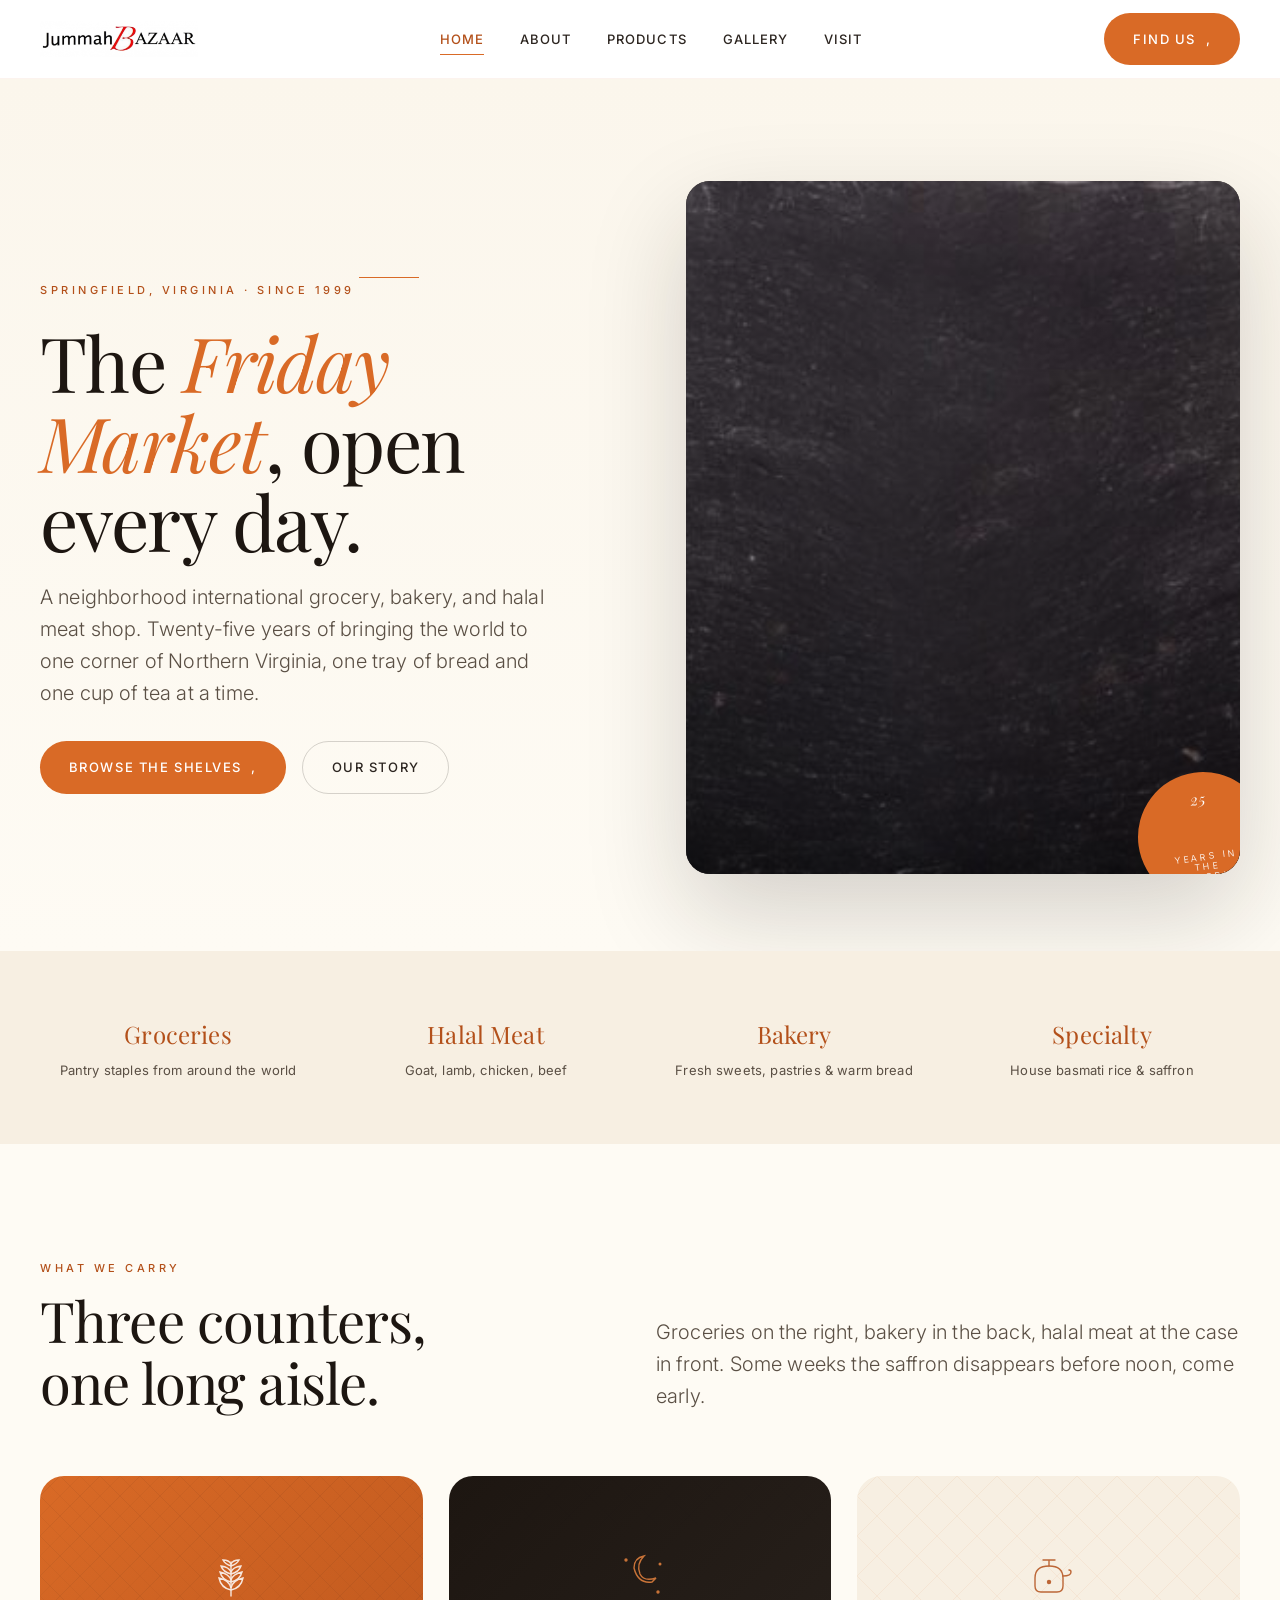
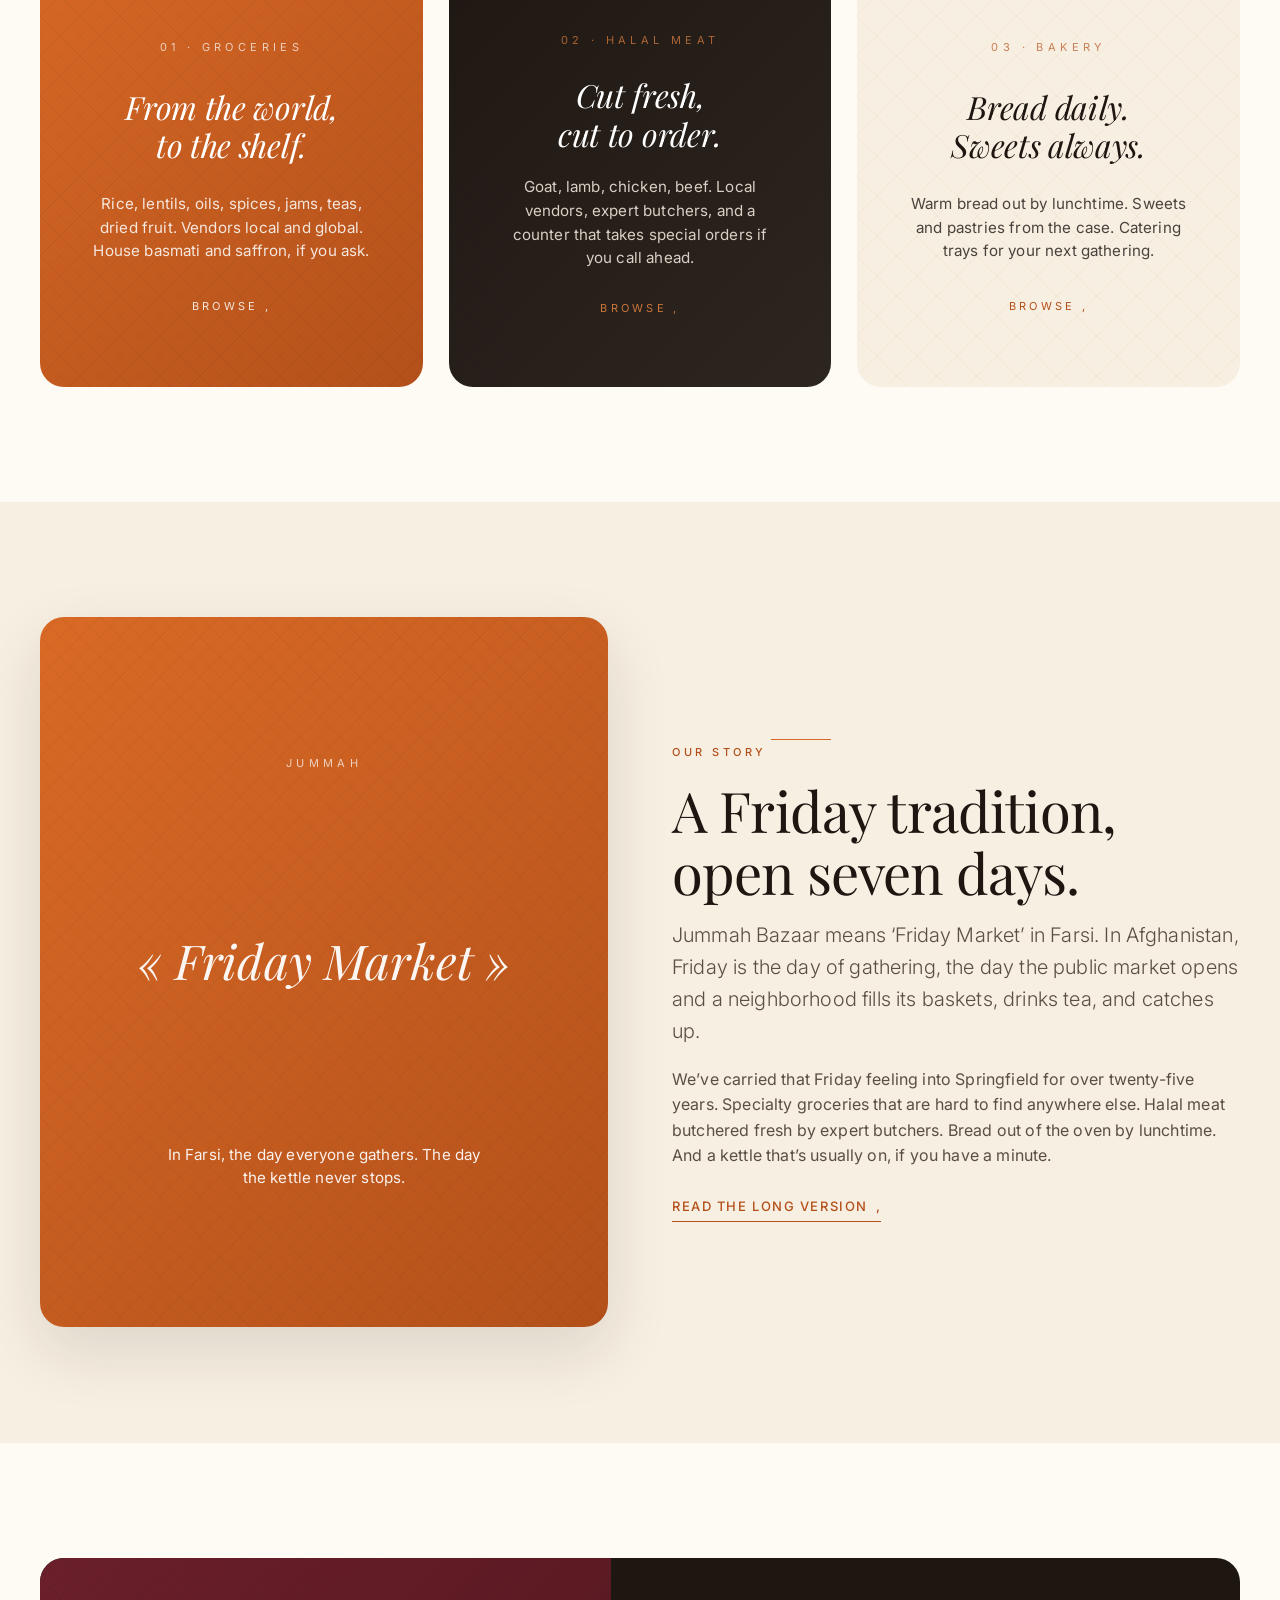
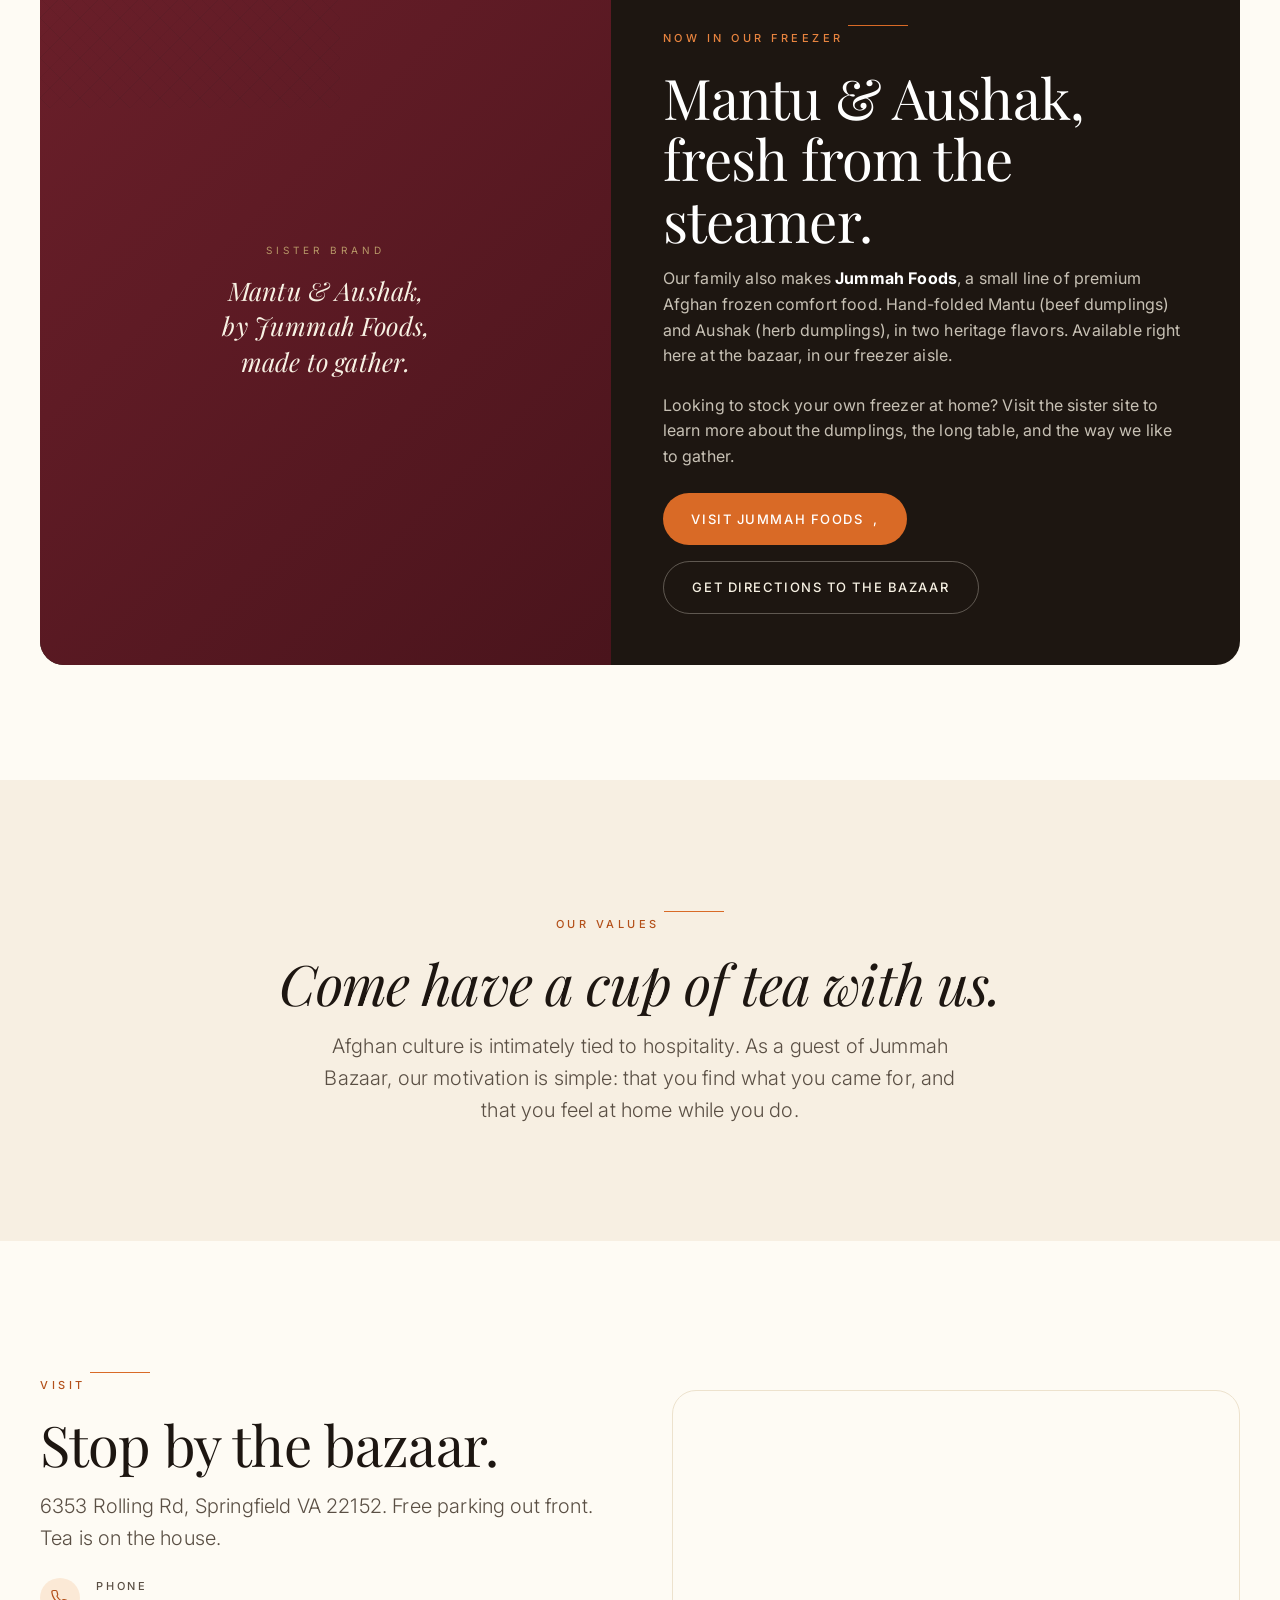
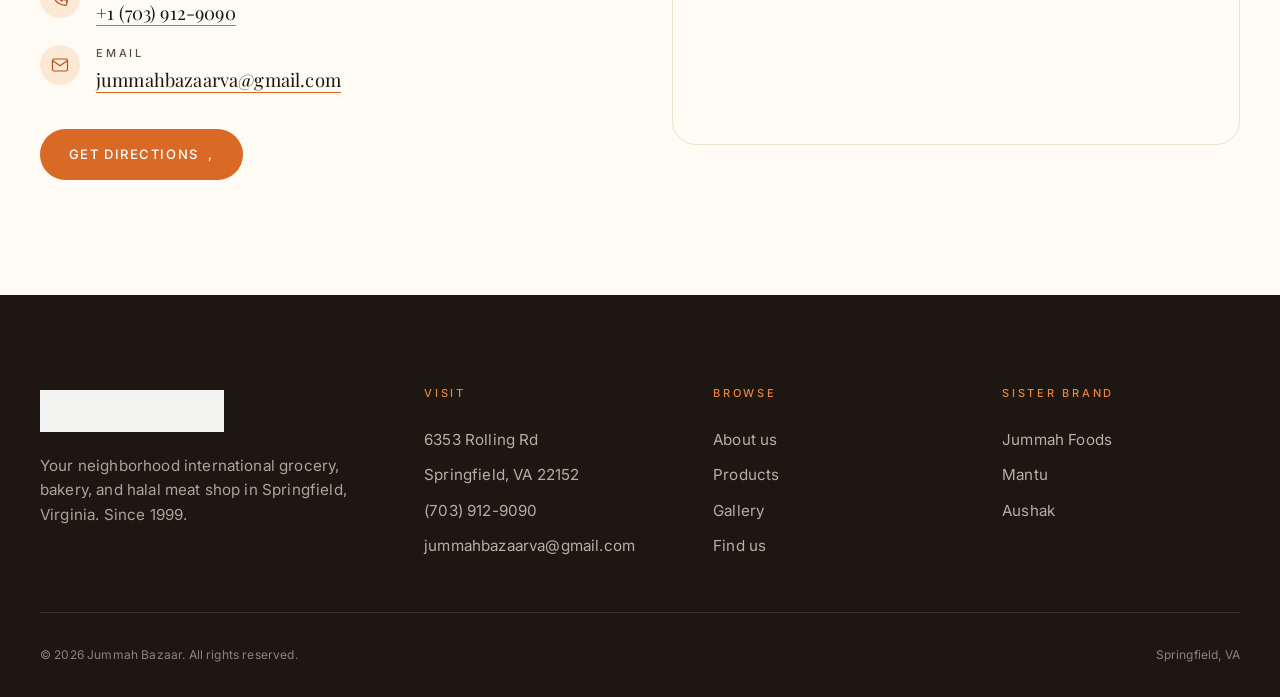
==== commit 26732433: "Pivot to type-driven design: replace amateur photos with editorial type-panels (orange/cream/dark) u" ====
--- a/index.html
+++ b/index.html
@@ -14,14 +14,17 @@
   <meta property="og:url" content="https://jummahbazaaronline.com/" />
   <link rel="preconnect" href="https://fonts.googleapis.com" />
   <link rel="preconnect" href="https://fonts.gstatic.com" crossorigin />
-  <link href="https://fonts.googleapis.com/css2?family=Playfair+Display:ital,wght@0,400;0,500;0,600;0,700;1,400;1,500&family=Inter:wght@300;400;500;600&family=Pinyon+Script&display=swap" rel="stylesheet" />
-  <link rel="stylesheet" href="styles.css?v=2" />
+  <link href="https://fonts.googleapis.com/css2?family=Playfair+Display:ital,wght@0,400;0,500;0,600;0,700;1,400;1,500&family=Inter:wght@300;400;500;600&family=Amiri:ital,wght@0,400;0,700;1,400&family=Pinyon+Script&display=swap" rel="stylesheet" />
+  <link rel="stylesheet" href="styles.css?v=3" />
 
   <svg width="0" height="0" style="position:absolute" aria-hidden="true">
     <defs>
       <pattern id="geo-orange" x="0" y="0" width="40" height="40" patternUnits="userSpaceOnUse">
-        <path d="M20 0 L40 20 L20 40 L0 20 Z" fill="none" stroke="#d96a26" stroke-width="0.4"/>
-        <path d="M0 0 L40 40 M40 0 L0 40" stroke="#d96a26" stroke-width="0.25"/>
+        <path d="M20 0 L40 20 L20 40 L0 20 Z" fill="none" stroke="currentColor" stroke-width="0.5"/>
+        <path d="M0 0 L40 40 M40 0 L0 40" stroke="currentColor" stroke-width="0.3"/>
+      </pattern>
+      <pattern id="geo-light" x="0" y="0" width="40" height="40" patternUnits="userSpaceOnUse">
+        <path d="M20 0 L40 20 L20 40 L0 20 Z" fill="none" stroke="#d96a26" stroke-width="0.5"/>
       </pattern>
       <symbol id="medallion" viewBox="0 0 40 40">
         <g fill="none" stroke="currentColor" stroke-width="1.1">
@@ -29,6 +32,31 @@
           <rect x="9" y="9" width="22" height="22" transform="rotate(45 20 20)"/>
         </g>
         <circle cx="20" cy="20" r="3" fill="currentColor"/>
+      </symbol>
+      <symbol id="kettle" viewBox="0 0 56 56">
+        <g fill="none" stroke="currentColor" stroke-width="1.4" stroke-linecap="round">
+          <path d="M14 30 Q14 18 28 18 Q42 18 42 30 L42 38 Q42 44 36 44 L20 44 Q14 44 14 38 Z"/>
+          <path d="M28 18 L28 12 M22 12 L34 12"/>
+          <path d="M42 28 Q50 28 50 24 Q50 22 48 22"/>
+          <circle cx="28" cy="34" r="1.5" fill="currentColor"/>
+        </g>
+      </symbol>
+      <symbol id="wheat" viewBox="0 0 56 56">
+        <g fill="none" stroke="currentColor" stroke-width="1.4" stroke-linecap="round">
+          <path d="M28 48 L28 14"/>
+          <path d="M28 18 Q22 16 20 12 Q26 12 28 16 Q30 12 36 12 Q34 16 28 18"/>
+          <path d="M28 26 Q20 24 18 18 Q26 19 28 24 Q30 19 38 18 Q36 24 28 26"/>
+          <path d="M28 34 Q19 32 17 24 Q26 26 28 32 Q30 26 39 24 Q37 32 28 34"/>
+          <path d="M28 42 Q18 40 16 30 Q26 32 28 40 Q30 32 40 30 Q38 40 28 42"/>
+        </g>
+      </symbol>
+      <symbol id="moon" viewBox="0 0 56 56">
+        <g fill="none" stroke="currentColor" stroke-width="1.4" stroke-linecap="round">
+          <path d="M40 36 Q26 38 22 22 Q22 12 32 10 Q24 18 28 28 Q32 36 44 32 Q42 34 40 36 Z"/>
+          <circle cx="14" cy="14" r="1" fill="currentColor"/>
+          <circle cx="46" cy="46" r="1" fill="currentColor"/>
+          <circle cx="48" cy="18" r="0.8" fill="currentColor"/>
+        </g>
       </symbol>
     </defs>
   </svg>
@@ -112,37 +140,61 @@
     </div>
   </section>
 
-  <!-- ==================== ON THE SHELF ==================== -->
+  <!-- ==================== CATEGORIES (TYPE PANELS) ==================== -->
   <section class="bg-paper">
     <div class="container">
       <div class="section-head reveal">
         <div class="section-head-stack">
-          <span class="eyebrow">On the shelf</span>
-          <h2>A taste of what we carry.</h2>
-        </div>
-        <p class="lede">Teas from London, Lahore, Tehran, and Tabriz. Spices, oils, dried fruit, sweets. The kind of pantry that takes a lifetime of relationships to assemble.</p>
-      </div>
-
-      <div class="shop-grid reveal">
-        <div class="shop-photo"><img src="assets/shop-vital-tea.jpg" alt="Vital Premium Black Tea" /></div>
-        <div class="shop-photo"><img src="assets/shop-sadaf-cardamom.jpg" alt="Sadaf cardamom tea" /></div>
-        <div class="shop-photo"><img src="assets/shop-sadaf-50bag.jpg" alt="Sadaf cardamom tea, family size" /></div>
-        <div class="shop-photo"><img src="assets/shop-ahmad-earlgrey.jpg" alt="Ahmad Tea London Earl Grey" /></div>
-        <div class="shop-photo"><img src="assets/shop-brooke-redlabel.jpg" alt="Brooke Bond Red Label loose leaf tea" /></div>
-        <div class="shop-photo"><img src="assets/shop-tea-6.jpg" alt="Specialty tea selection" /></div>
-      </div>
-      <div class="center" style="margin-top:2rem">
-        <a class="link-underline" href="products.html">See the full counter list <span class="arrow">,</span></a>
-      </div>
-    </div>
-  </section>
-
-  <!-- ==================== STORY SPLIT ==================== -->
+          <span class="eyebrow">What we carry</span>
+          <h2>Three counters,<br/>one long aisle.</h2>
+        </div>
+        <p class="lede">Groceries on the right, bakery in the back, halal meat at the case in front. Some weeks the saffron disappears before noon, come early.</p>
+      </div>
+
+      <div class="cat-grid">
+        <a href="products.html#groceries" class="reveal" style="text-decoration:none">
+          <div class="type-panel orange" style="border-radius:var(--radius-lg); aspect-ratio:3/4; min-height:unset">
+            <svg class="pattern" aria-hidden="true" style="color:#fff"><rect width="100%" height="100%" fill="url(#geo-orange)"/></svg>
+            <svg class="icon-mark" style="color:#fff"><use href="#wheat"/></svg>
+            <span class="label">01 &middot; Groceries</span>
+            <h3 style="color:#fff; font-size:clamp(1.4rem, 2.6vw, 2rem)">From the world,<br/>to the shelf.</h3>
+            <p>Rice, lentils, oils, spices, jams, teas, dried fruit. Vendors local and global. House basmati and saffron, if you ask.</p>
+            <span style="margin-top:1.25rem; font-size:11px; letter-spacing:0.3em; text-transform:uppercase; opacity:0.85">Browse ,</span>
+          </div>
+        </a>
+        <a href="products.html#meat" class="reveal" style="text-decoration:none">
+          <div class="type-panel dark" style="border-radius:var(--radius-lg); aspect-ratio:3/4; min-height:unset">
+            <svg class="pattern" aria-hidden="true" style="color:var(--orange-soft)"><rect width="100%" height="100%" fill="url(#geo-orange)"/></svg>
+            <svg class="icon-mark" style="color:var(--orange-soft)"><use href="#moon"/></svg>
+            <span class="label" style="color:var(--orange-soft)">02 &middot; Halal Meat</span>
+            <h3 style="color:#fff; font-size:clamp(1.4rem, 2.6vw, 2rem)">Cut fresh,<br/>cut to order.</h3>
+            <p>Goat, lamb, chicken, beef. Local vendors, expert butchers, and a counter that takes special orders if you call ahead.</p>
+            <span style="margin-top:1.25rem; font-size:11px; letter-spacing:0.3em; text-transform:uppercase; opacity:0.85; color:var(--orange-soft)">Browse ,</span>
+          </div>
+        </a>
+        <a href="products.html#bakery" class="reveal" style="text-decoration:none">
+          <div class="type-panel cream" style="border-radius:var(--radius-lg); aspect-ratio:3/4; min-height:unset">
+            <svg class="pattern" aria-hidden="true" style="color:var(--orange)"><rect width="100%" height="100%" fill="url(#geo-light)"/></svg>
+            <svg class="icon-mark" style="color:var(--orange-deep)"><use href="#kettle"/></svg>
+            <span class="label" style="color:var(--orange-deep)">03 &middot; Bakery</span>
+            <h3 style="color:var(--black); font-size:clamp(1.4rem, 2.6vw, 2rem)">Bread daily.<br/>Sweets always.</h3>
+            <p>Warm bread out by lunchtime. Sweets and pastries from the case. Catering trays for your next gathering.</p>
+            <span style="margin-top:1.25rem; font-size:11px; letter-spacing:0.3em; text-transform:uppercase; color:var(--orange-deep)">Browse ,</span>
+          </div>
+        </a>
+      </div>
+    </div>
+  </section>
+
+  <!-- ==================== STORY SPLIT (typography, no meat photo) ==================== -->
   <section class="bg-cream">
     <div class="container">
       <div class="split">
-        <div class="split-image reveal">
-          <img src="assets/hero-meat.jpg" alt="Fresh halal meat, prepared by expert butchers" />
+        <div class="split-image type-panel orange reveal" style="border-radius:var(--radius-lg)">
+          <svg class="pattern" aria-hidden="true" style="color:#fff"><rect width="100%" height="100%" fill="url(#geo-orange)"/></svg>
+          <span class="label" style="color:#fff">Jummah</span>
+          <div class="farsi">&laquo; Friday Market &raquo;</div>
+          <p style="color:#fff; opacity:0.92; max-width:32ch">In Farsi, the day everyone gathers. The day the kettle never stops.</p>
         </div>
         <div class="reveal">
           <span class="eyebrow">Our story</span>
@@ -161,7 +213,7 @@
     <div class="container">
       <div class="sister reveal">
         <div class="sister-art">
-          <svg class="pattern" aria-hidden="true"><rect width="100%" height="100%" fill="url(#geo-orange)"/></svg>
+          <svg class="pattern" aria-hidden="true" style="color:var(--orange)"><rect width="100%" height="100%" fill="url(#geo-orange)"/></svg>
           <div class="label">
             <small>Sister brand</small>
             Mantu &amp; Aushak,<br/>by Jummah Foods,<br/>made to gather.
@@ -188,7 +240,7 @@
       <span class="eyebrow">Our values</span>
       <span class="gold-rule"></span>
       <h2 style="margin:1rem 0; font-style:italic" class="reveal">Come have a cup of tea with us.</h2>
-      <p class="lede reveal" style="margin:0 auto; max-width:55ch">Afghan culture is intimately tied to hospitality. As a guest of Jummah Bazaar, our motivation is simple, that you find what you came for, and that you feel at home while you do.</p>
+      <p class="lede reveal" style="margin:0 auto; max-width:55ch">Afghan culture is intimately tied to hospitality. As a guest of Jummah Bazaar, our motivation is simple: that you find what you came for, and that you feel at home while you do.</p>
     </div>
   </section>
 
--- a/styles.css
+++ b/styles.css
@@ -658,3 +658,71 @@
 }
 .shop-photo:hover img { transform: scale(1.04); }
 
+
+/* ----- Typography panels (editorial, no photos) ----- */
+.type-panel {
+  position: relative;
+  border-radius: var(--radius-lg);
+  overflow: hidden;
+  isolation: isolate;
+  display: grid;
+  place-items: center;
+  text-align: center;
+  padding: clamp(2rem, 5vw, 4rem) clamp(1.5rem, 3vw, 3rem);
+  min-height: 320px;
+}
+.type-panel.orange { background: linear-gradient(135deg, var(--orange) 0%, var(--orange-deep) 100%); color: #fff; }
+.type-panel.cream { background: var(--cream); color: var(--charcoal); }
+.type-panel.dark { background: linear-gradient(135deg, var(--black) 0%, var(--charcoal) 100%); color: var(--cream); }
+.type-panel.tint { background: var(--orange-tint); color: var(--orange-deep); }
+.type-panel .pattern {
+  position: absolute; inset: 0;
+  width: 100%; height: 100%;
+  opacity: 0.15;
+  z-index: -1;
+}
+.type-panel .farsi {
+  font-family: "Playfair Display", serif;
+  font-size: clamp(2rem, 4vw, 3rem);
+  font-style: italic;
+  font-weight: 400;
+  line-height: 1;
+  margin-bottom: 0.75rem;
+  opacity: 0.95;
+}
+.type-panel .arabic {
+  font-size: clamp(2.5rem, 5vw, 4rem);
+  margin-bottom: 0.5rem;
+  font-family: "Amiri", "Noto Naskh Arabic", "Playfair Display", serif;
+  direction: rtl;
+  opacity: 0.92;
+}
+.type-panel .label {
+  font-family: var(--font-sans);
+  font-size: 11px;
+  letter-spacing: 0.4em;
+  text-transform: uppercase;
+  margin-bottom: 1rem;
+  opacity: 0.7;
+}
+.type-panel h3 {
+  color: inherit;
+  font-style: italic;
+  font-weight: 400;
+  margin-bottom: 0.75rem;
+}
+.type-panel p {
+  max-width: 28ch;
+  font-size: 0.95rem;
+  line-height: 1.55;
+  opacity: 0.85;
+}
+.type-panel .icon-mark {
+  width: 56px; height: 56px;
+  margin: 0 auto 1.25rem;
+  opacity: 0.85;
+}
+
+/* When a type-panel sits inside a split (replaces split-image) */
+.split-image.type-panel { aspect-ratio: 4/5; min-height: unset; }
+
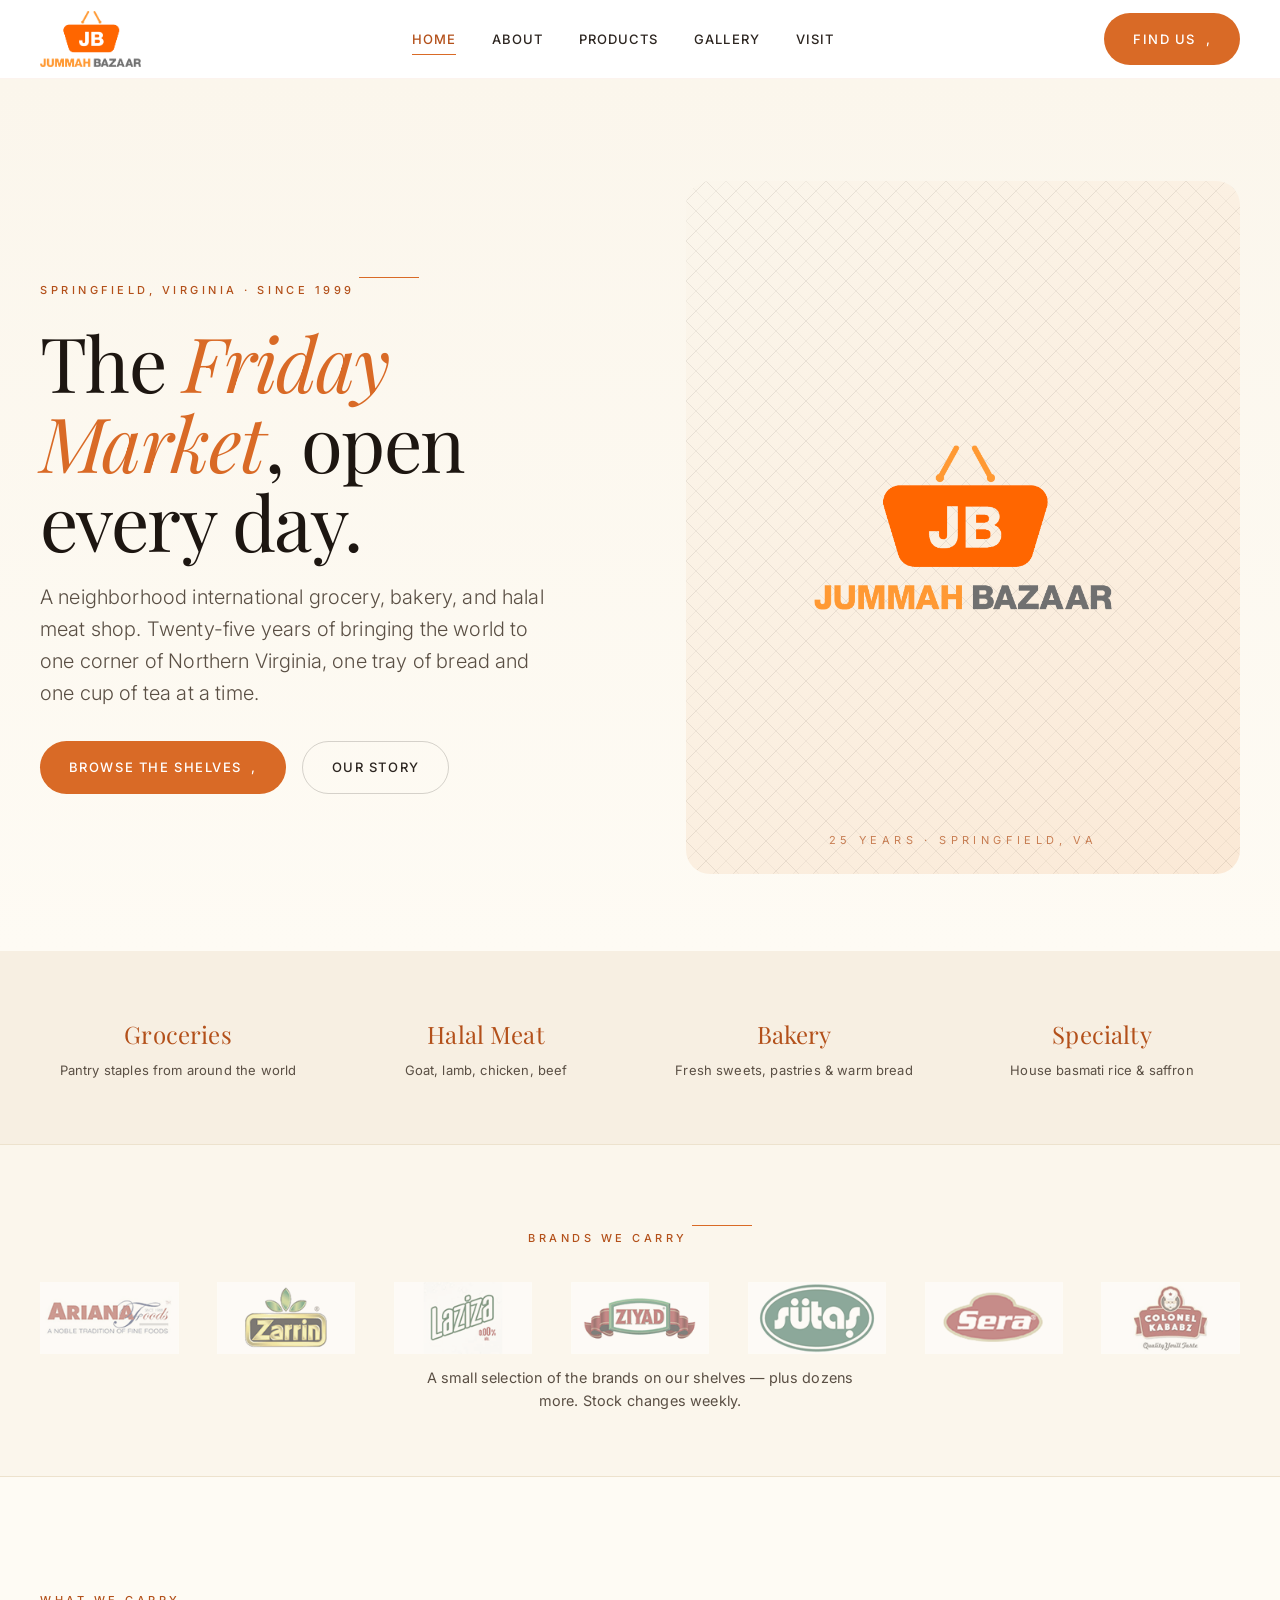
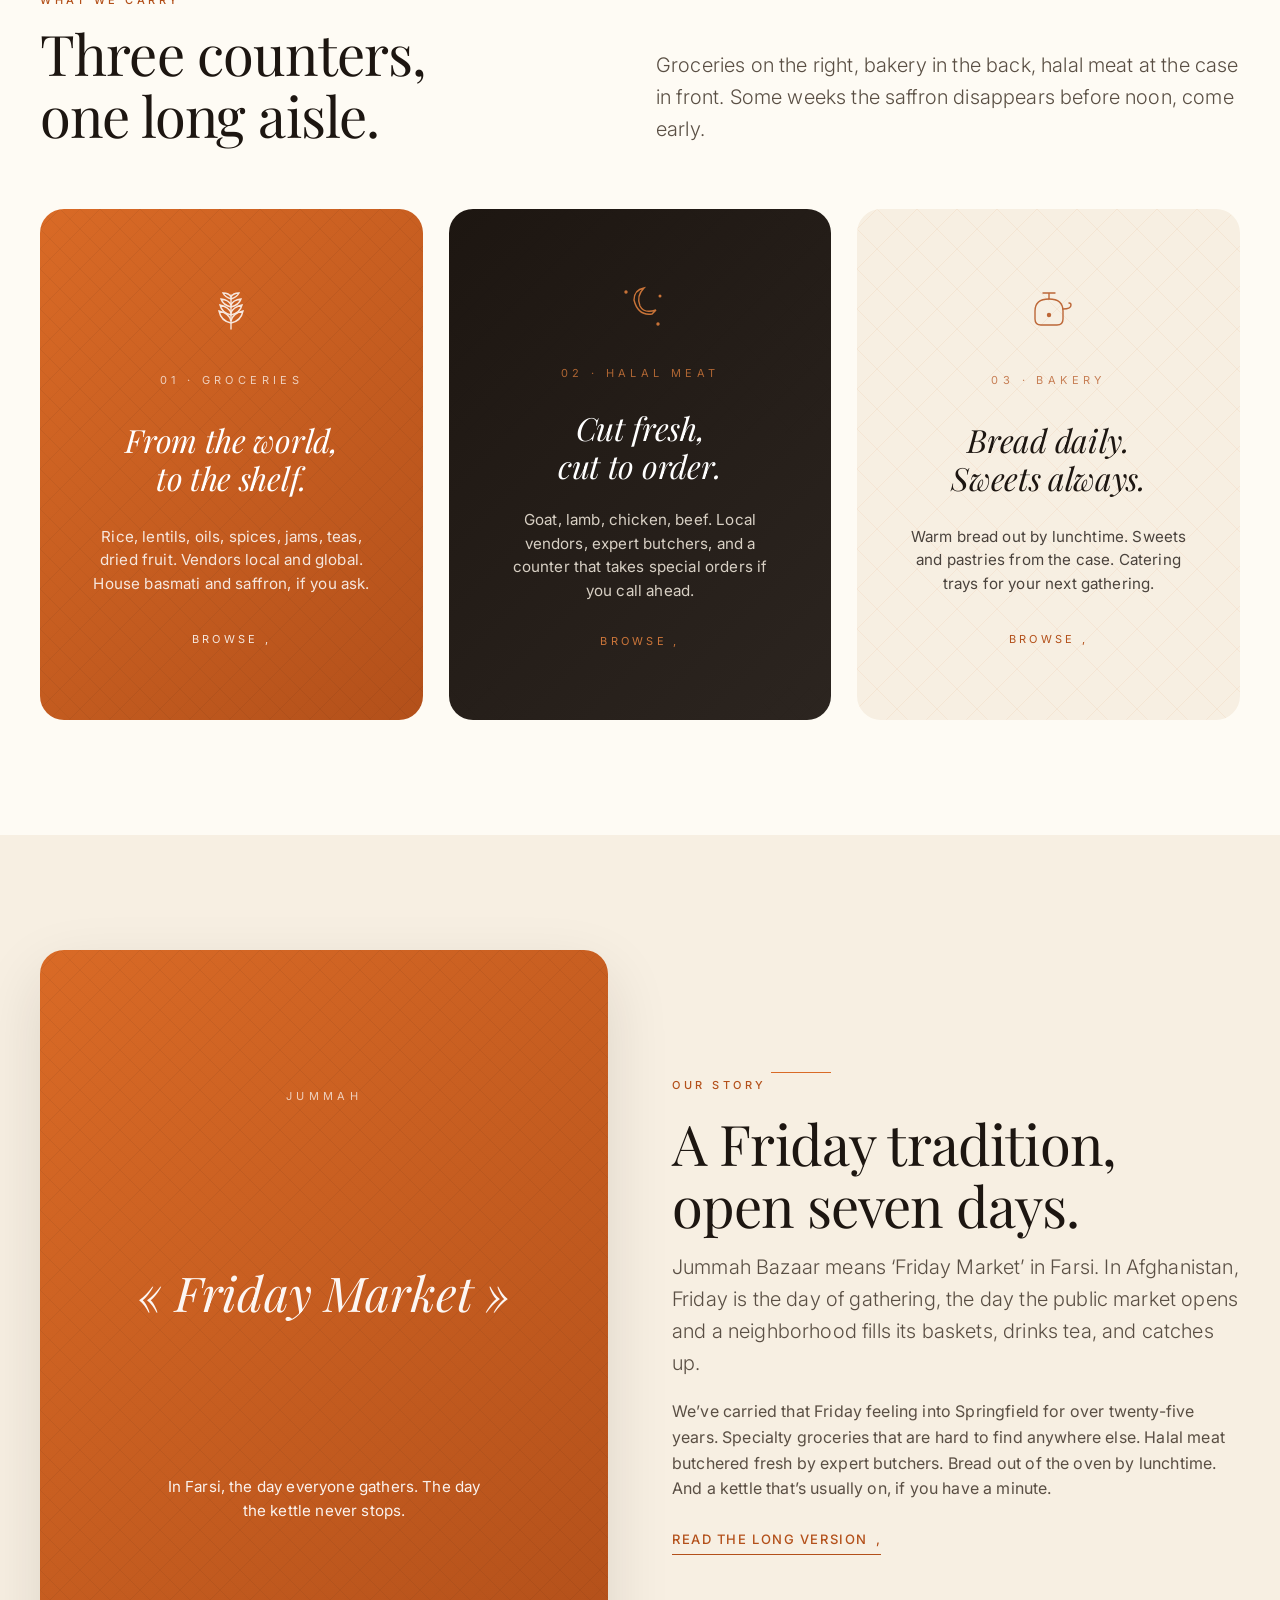
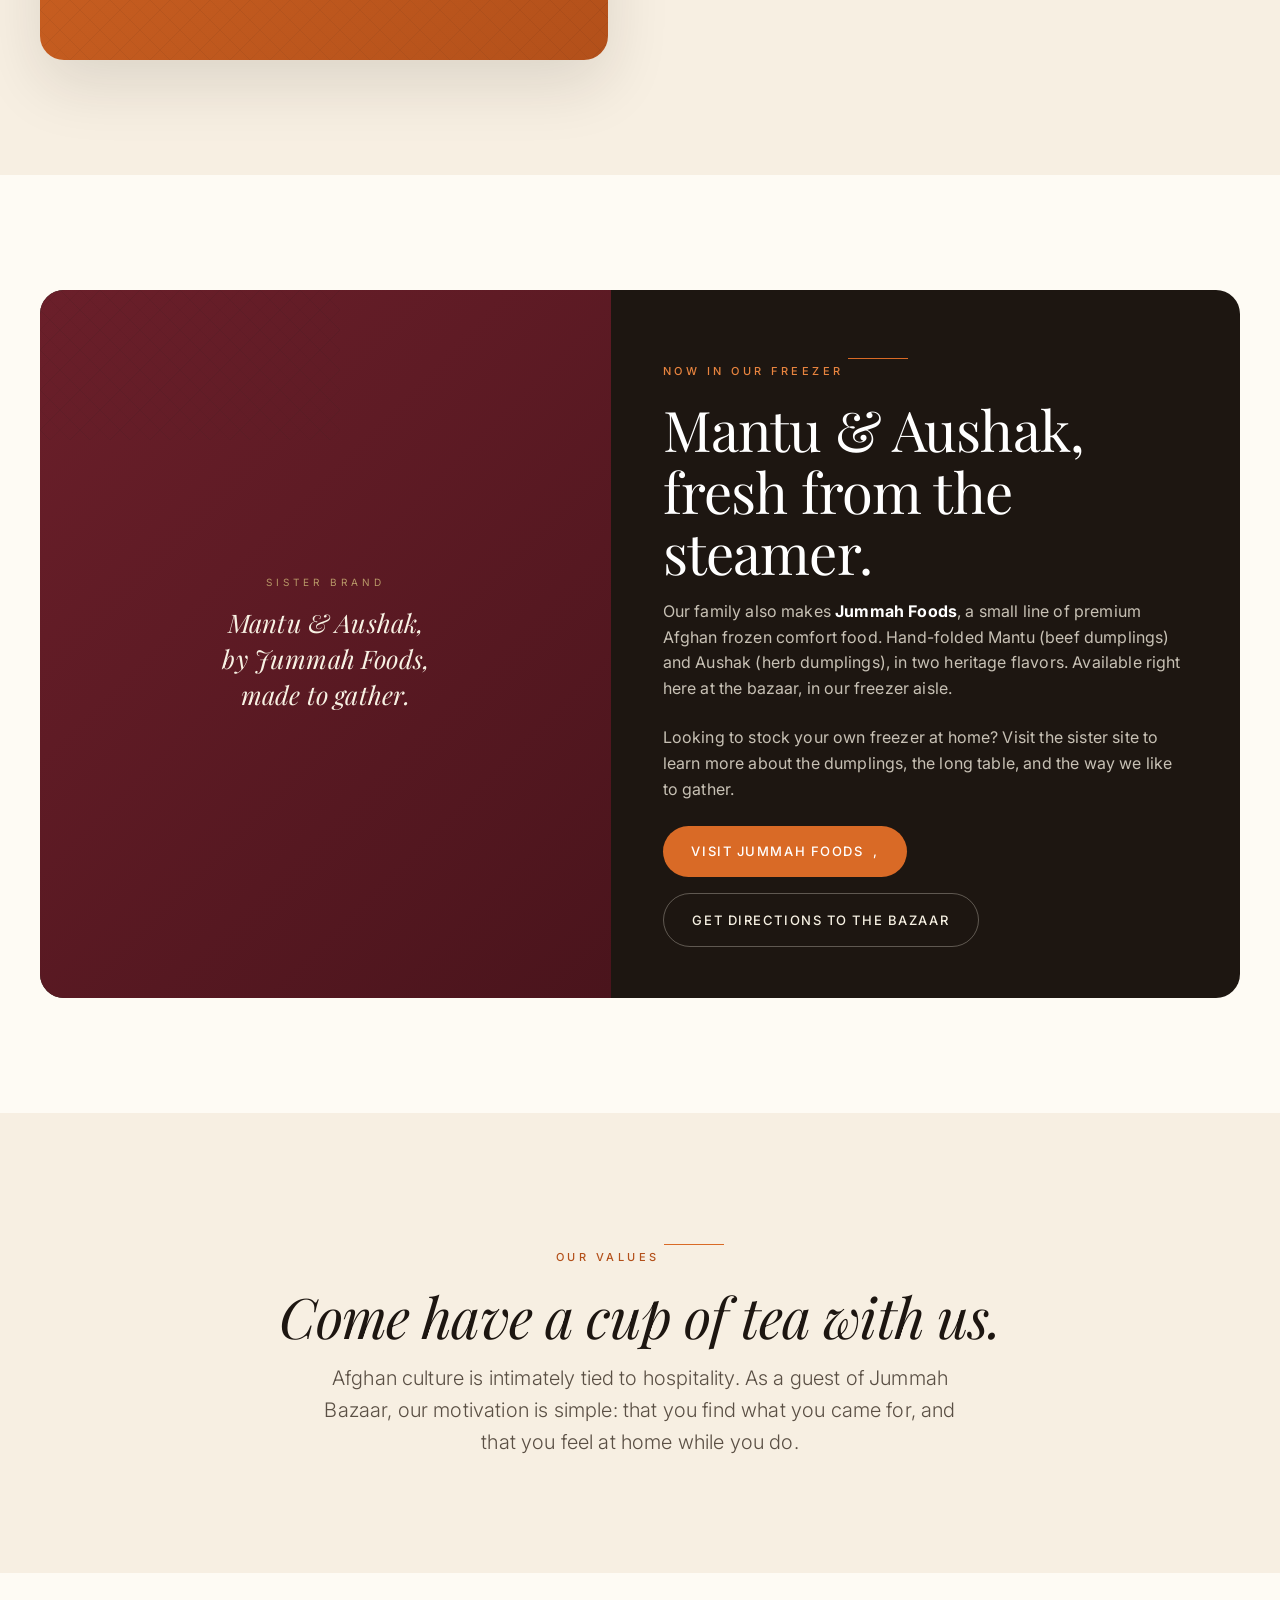
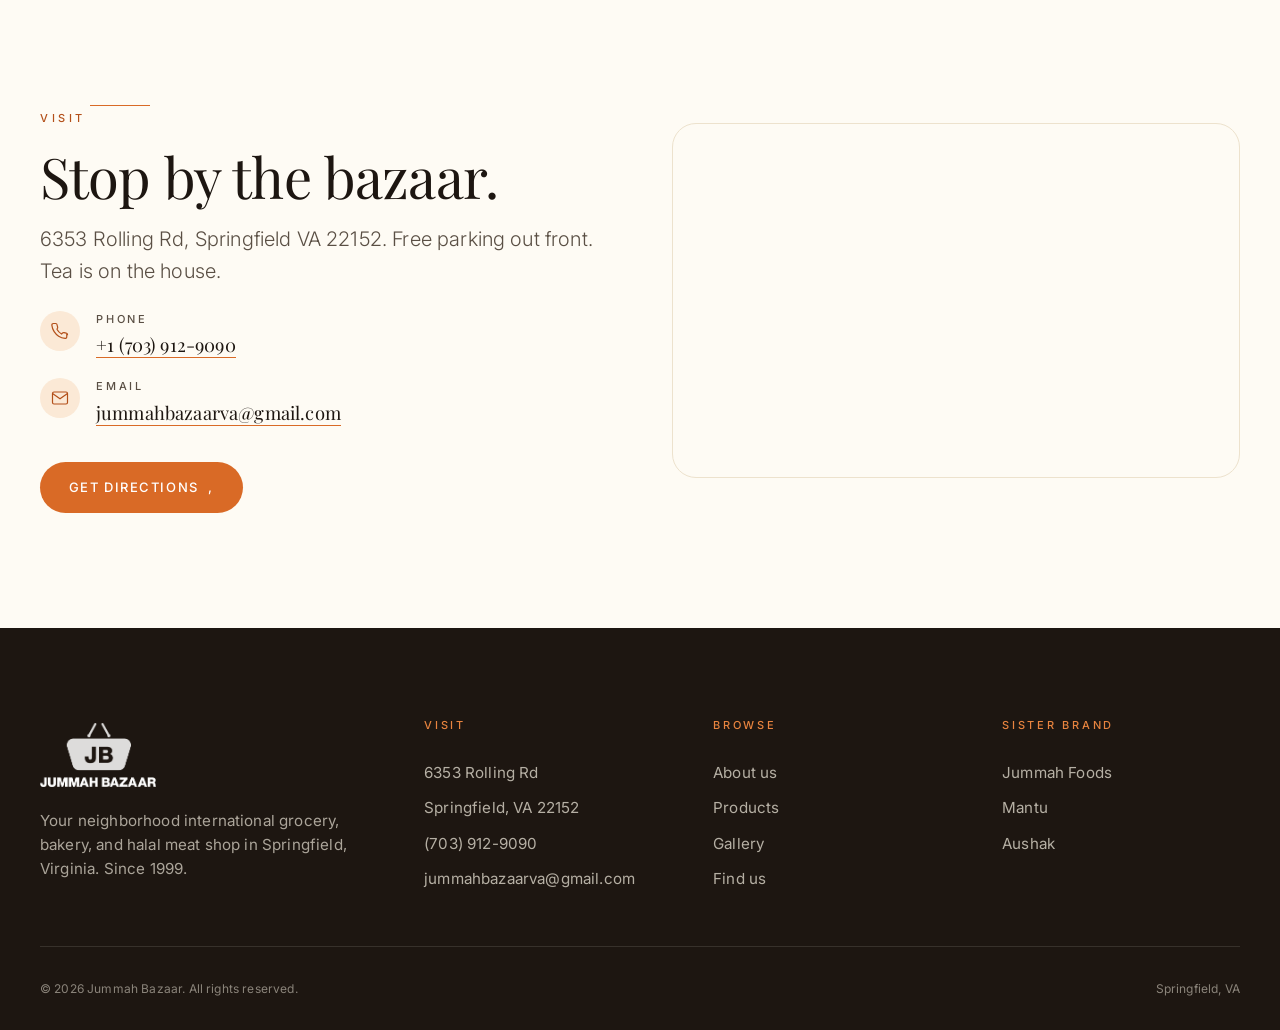
==== commit 4af86324: "Use real modern Jummah Bazaar logo (orange basket + JUMMAH BAZAAR wordmark) plus white version for f" ====
--- a/index.html
+++ b/index.html
@@ -9,13 +9,13 @@
   <link rel="icon" href="assets/favicon.png" />
   <meta property="og:title" content="Jummah Bazaar, Friday Market" />
   <meta property="og:description" content="International grocery, bakery, and halal meat shop in Springfield, VA. Over 25 years in the community." />
-  <meta property="og:image" content="https://jummahbazaaronline.com/assets/hero-bread.jpg" />
+  <meta property="og:image" content="https://jummahbazaaronline.com/assets/logo-mark.png" />
   <meta property="og:type" content="website" />
   <meta property="og:url" content="https://jummahbazaaronline.com/" />
   <link rel="preconnect" href="https://fonts.googleapis.com" />
   <link rel="preconnect" href="https://fonts.gstatic.com" crossorigin />
   <link href="https://fonts.googleapis.com/css2?family=Playfair+Display:ital,wght@0,400;0,500;0,600;0,700;1,400;1,500&family=Inter:wght@300;400;500;600&family=Amiri:ital,wght@0,400;0,700;1,400&family=Pinyon+Script&display=swap" rel="stylesheet" />
-  <link rel="stylesheet" href="styles.css?v=3" />
+  <link rel="stylesheet" href="styles.css?v=4" />
 
   <svg width="0" height="0" style="position:absolute" aria-hidden="true">
     <defs>
@@ -65,7 +65,7 @@
   <header class="nav" role="banner">
     <div class="container nav-inner">
       <a class="brand" href="index.html" aria-label="Jummah Bazaar home">
-        <img class="brand-logo" src="assets/logo-wide.png" alt="Jummah Bazaar" />
+        <img class="brand-mark-img" src="assets/logo-mark.png" alt="Jummah Bazaar" />
       </a>
       <nav class="nav-links" aria-label="Main">
         <a href="index.html" class="active">Home</a>
@@ -106,11 +106,10 @@
             <a class="btn btn-ghost" href="about.html">Our story</a>
           </div>
         </div>
-        <div class="hero-image-traditional reveal">
-          <img src="assets/hero-bread.jpg" alt="Fresh bread, wheat, and flour" />
-          <div class="hero-stamp">
-            25<small>years in<br/>the neighborhood</small>
-          </div>
+        <div class="hero-logo-panel reveal">
+          <svg class="pattern" aria-hidden="true" style="color:var(--orange)"><rect width="100%" height="100%" fill="url(#geo-orange)"/></svg>
+          <img src="assets/logo-mark.png" alt="Jummah Bazaar" />
+          <span class="badge-text">25 years &middot; Springfield, VA</span>
         </div>
       </div>
     </div>
@@ -137,6 +136,27 @@
           <div style="font-size:13px; color:var(--graphite)">House basmati rice &amp; saffron</div>
         </div>
       </div>
+    </div>
+  </section>
+
+  
+  <!-- ==================== BRANDS WE CARRY ==================== -->
+  <section class="brands-strip">
+    <div class="container">
+      <div style="text-align:center; margin-bottom:2rem">
+        <span class="eyebrow">Brands we carry</span>
+        <span class="gold-rule"></span>
+      </div>
+      <div class="brands-row reveal">
+        <div class="brand-logo-cell"><img src="assets/brand-ariana-foods.png" alt="Ariana Foods" /></div>
+        <div class="brand-logo-cell"><img src="assets/brand-zarrin.png" alt="Zarrin" /></div>
+        <div class="brand-logo-cell"><img src="assets/brand-laziza.png" alt="Laziza" /></div>
+        <div class="brand-logo-cell"><img src="assets/brand-ziyad.png" alt="Ziyad" /></div>
+        <div class="brand-logo-cell"><img src="assets/brand-sutas.png" alt="Sutas" /></div>
+        <div class="brand-logo-cell"><img src="assets/brand-sera.png" alt="Sera" /></div>
+        <div class="brand-logo-cell"><img src="assets/brand-colonel-kababz.png" alt="Colonel Kababz" /></div>
+      </div>
+      <p style="text-align:center; margin-top:1.5rem; font-size:0.9rem; color:var(--graphite); max-width:50ch; margin-left:auto; margin-right:auto">A small selection of the brands on our shelves &mdash; plus dozens more. Stock changes weekly.</p>
     </div>
   </section>
 
@@ -282,7 +302,7 @@
       <div class="footer-grid">
         <div class="footer-brand">
           <a class="brand" href="index.html" aria-label="Jummah Bazaar home">
-            <img class="brand-logo in-footer" src="assets/logo-wide.png" alt="Jummah Bazaar" style="height:42px" />
+            <img class="brand-mark-img" src="assets/logo-mark-white.png" alt="Jummah Bazaar" style="height:64px" />
           </a>
           <p>Your neighborhood international grocery, bakery, and halal meat shop in Springfield, Virginia. Since 1999.</p>
         </div>
--- a/styles.css
+++ b/styles.css
@@ -726,3 +726,71 @@
 /* When a type-panel sits inside a split (replaces split-image) */
 .split-image.type-panel { aspect-ratio: 4/5; min-height: unset; }
 
+
+/* ----- Modern logo (replaces brand-logo wordmark) ----- */
+.brand-mark-img {
+  height: 56px;
+  width: auto;
+  display: block;
+}
+@media (max-width: 920px) { .brand-mark-img { height: 48px; } }
+
+/* ----- Brands strip ----- */
+.brands-strip {
+  padding: clamp(2.5rem, 5vw, 4rem) 0;
+  background: var(--ivory);
+  border-top: 1px solid var(--bone);
+  border-bottom: 1px solid var(--bone);
+}
+.brands-row {
+  display: grid;
+  grid-template-columns: repeat(7, 1fr);
+  gap: clamp(1.5rem, 3vw, 3rem);
+  align-items: center;
+}
+@media (max-width: 1080px) { .brands-row { grid-template-columns: repeat(4, 1fr); } }
+@media (max-width: 600px) { .brands-row { grid-template-columns: repeat(3, 1fr); gap: 1.5rem; } }
+.brand-logo-cell {
+  display: grid;
+  place-items: center;
+  height: 60px;
+  opacity: 0.55;
+  filter: grayscale(50%);
+  transition: opacity 0.25s var(--ease), filter 0.25s var(--ease);
+}
+.brand-logo-cell:hover { opacity: 1; filter: grayscale(0%); }
+.brand-logo-cell img {
+  max-height: 100%;
+  max-width: 100%;
+  object-fit: contain;
+}
+
+/* ----- Hero with logo as visual ----- */
+.hero-logo-panel {
+  position: relative;
+  aspect-ratio: 4/5;
+  border-radius: var(--radius-lg);
+  overflow: hidden;
+  background: linear-gradient(135deg, var(--ivory) 0%, var(--orange-tint) 100%);
+  display: grid;
+  place-items: center;
+  padding: clamp(2rem, 5vw, 4rem);
+  isolation: isolate;
+}
+.hero-logo-panel img {
+  width: 70%;
+  max-width: 380px;
+  height: auto;
+  z-index: 1;
+}
+.hero-logo-panel .pattern {
+  position: absolute; inset: 0; width: 100%; height: 100%;
+  opacity: 0.18; z-index: 0;
+}
+.hero-logo-panel .badge-text {
+  position: absolute; bottom: 1.5rem; left: 50%; transform: translateX(-50%);
+  font-family: var(--font-sans); font-size: 11px; letter-spacing: 0.4em;
+  text-transform: uppercase; color: var(--orange-deep); opacity: 0.7;
+  z-index: 2;
+}
+
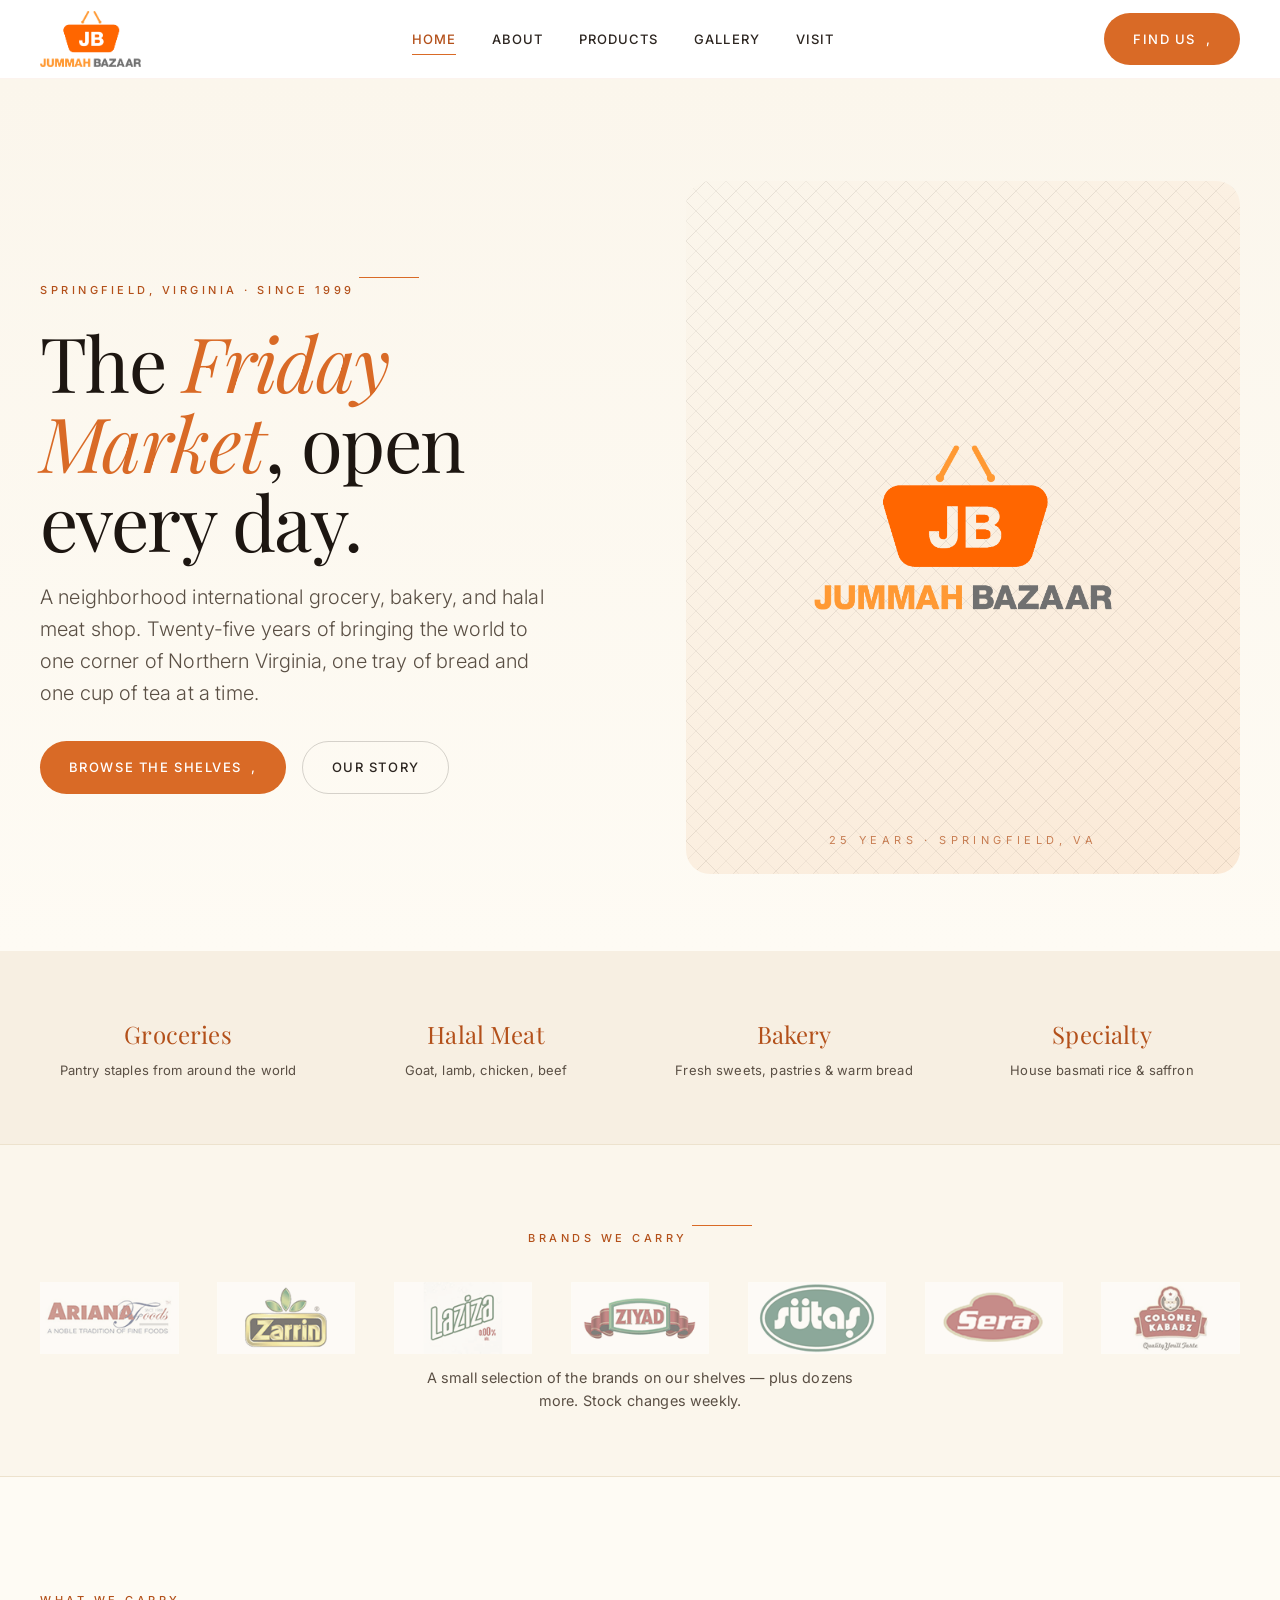
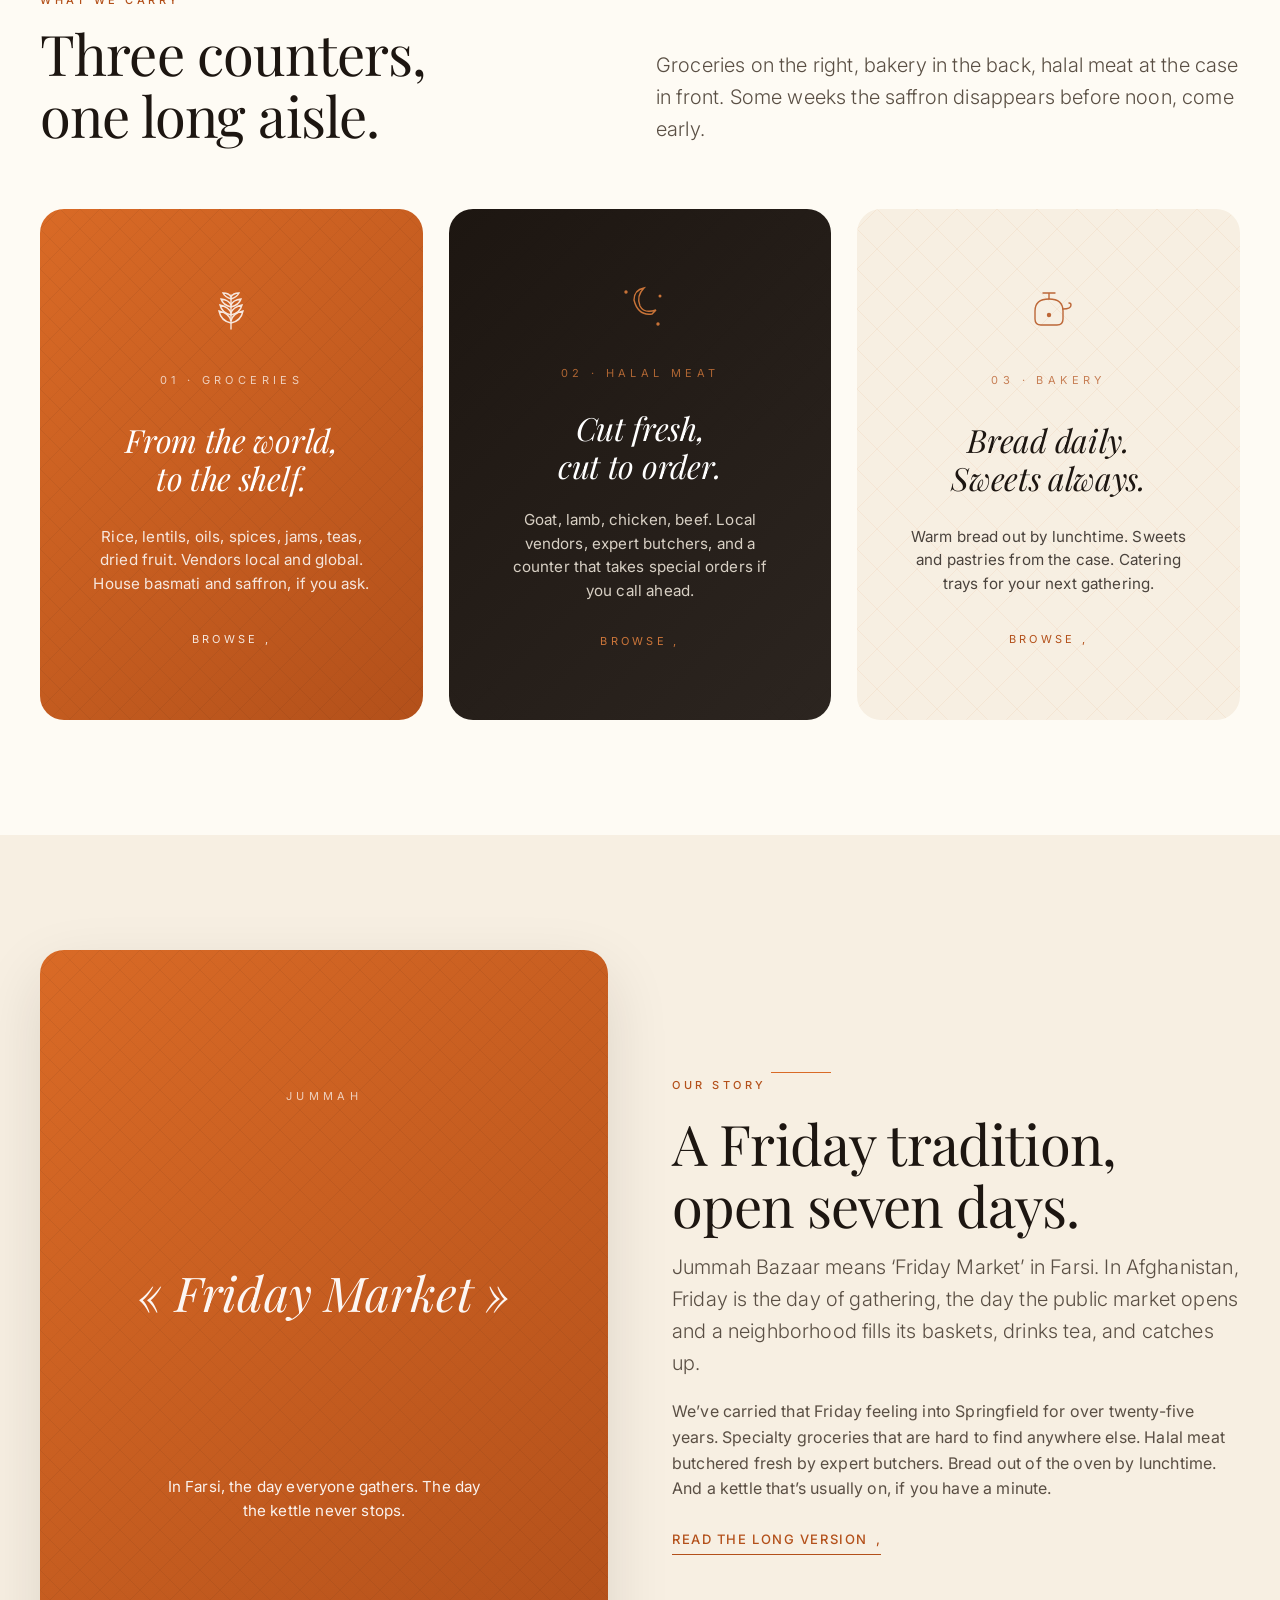
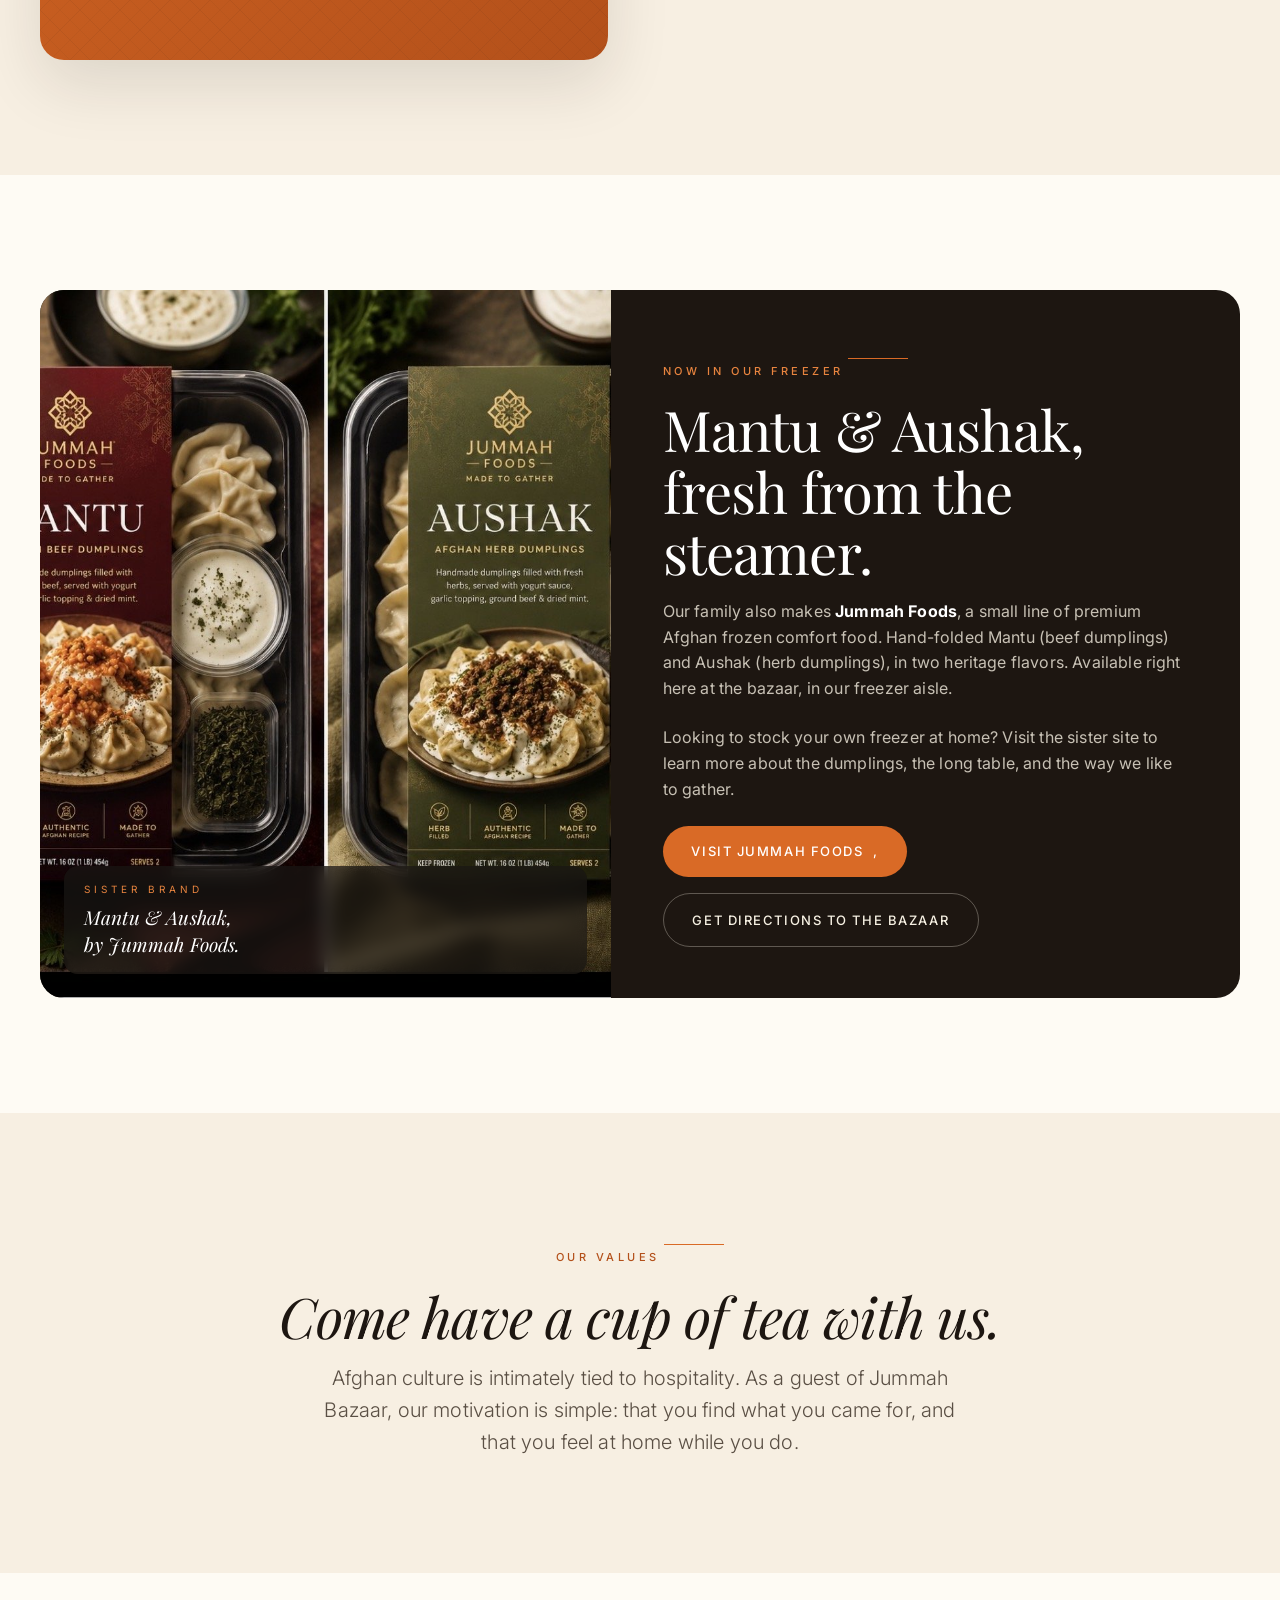
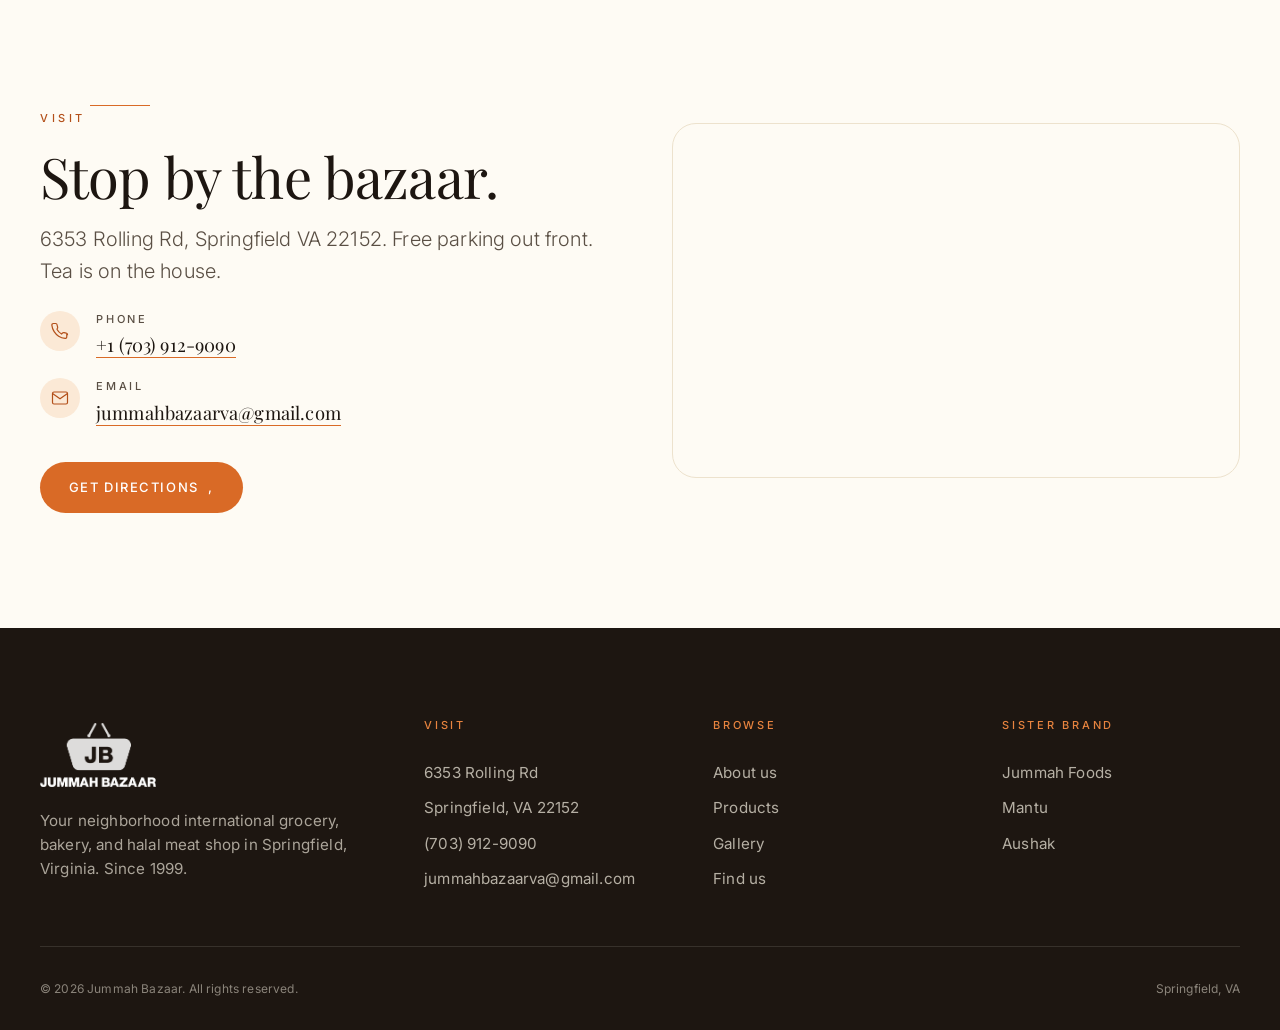
==== commit 8b449915: "Add real Mantu/Aushak packaging photo to Jummah Foods sister brand callout" ====
--- a/index.html
+++ b/index.html
@@ -15,7 +15,7 @@
   <link rel="preconnect" href="https://fonts.googleapis.com" />
   <link rel="preconnect" href="https://fonts.gstatic.com" crossorigin />
   <link href="https://fonts.googleapis.com/css2?family=Playfair+Display:ital,wght@0,400;0,500;0,600;0,700;1,400;1,500&family=Inter:wght@300;400;500;600&family=Amiri:ital,wght@0,400;0,700;1,400&family=Pinyon+Script&display=swap" rel="stylesheet" />
-  <link rel="stylesheet" href="styles.css?v=4" />
+  <link rel="stylesheet" href="styles.css?v=5" />
 
   <svg width="0" height="0" style="position:absolute" aria-hidden="true">
     <defs>
@@ -232,11 +232,11 @@
   <section class="bg-paper">
     <div class="container">
       <div class="sister reveal">
-        <div class="sister-art">
-          <svg class="pattern" aria-hidden="true" style="color:var(--orange)"><rect width="100%" height="100%" fill="url(#geo-orange)"/></svg>
+        <div class="sister-art with-photo">
+          <img src="assets/jummah-foods-mantu-aushak.jpg" alt="Jummah Foods Mantu and Aushak frozen meal trays" />
           <div class="label">
             <small>Sister brand</small>
-            Mantu &amp; Aushak,<br/>by Jummah Foods,<br/>made to gather.
+            Mantu &amp; Aushak,<br/>by Jummah Foods.
           </div>
         </div>
         <div class="sister-copy">
--- a/styles.css
+++ b/styles.css
@@ -794,3 +794,44 @@
   z-index: 2;
 }
 
+
+/* ----- Sister art with real photo ----- */
+.sister-art.with-photo {
+  background: #1a1714;
+  padding: 0;
+}
+.sister-art.with-photo img {
+  width: 100%;
+  height: 100%;
+  object-fit: cover;
+  display: block;
+}
+.sister-art.with-photo .label {
+  position: absolute;
+  bottom: 1.5rem;
+  left: 1.5rem;
+  right: 1.5rem;
+  background: rgba(26, 23, 20, 0.7);
+  backdrop-filter: blur(8px);
+  padding: 1rem 1.25rem;
+  border-radius: var(--radius-md);
+  text-align: left;
+  z-index: 2;
+  color: #fff;
+  font-family: var(--font-display);
+  font-style: italic;
+  font-size: clamp(1rem, 1.6vw, 1.2rem);
+  line-height: 1.4;
+  max-width: unset;
+}
+.sister-art.with-photo .label small {
+  display: block;
+  font-family: var(--font-sans);
+  font-size: 10px;
+  letter-spacing: 0.4em;
+  text-transform: uppercase;
+  color: var(--orange-soft);
+  font-style: normal;
+  margin-bottom: 0.5rem;
+}
+
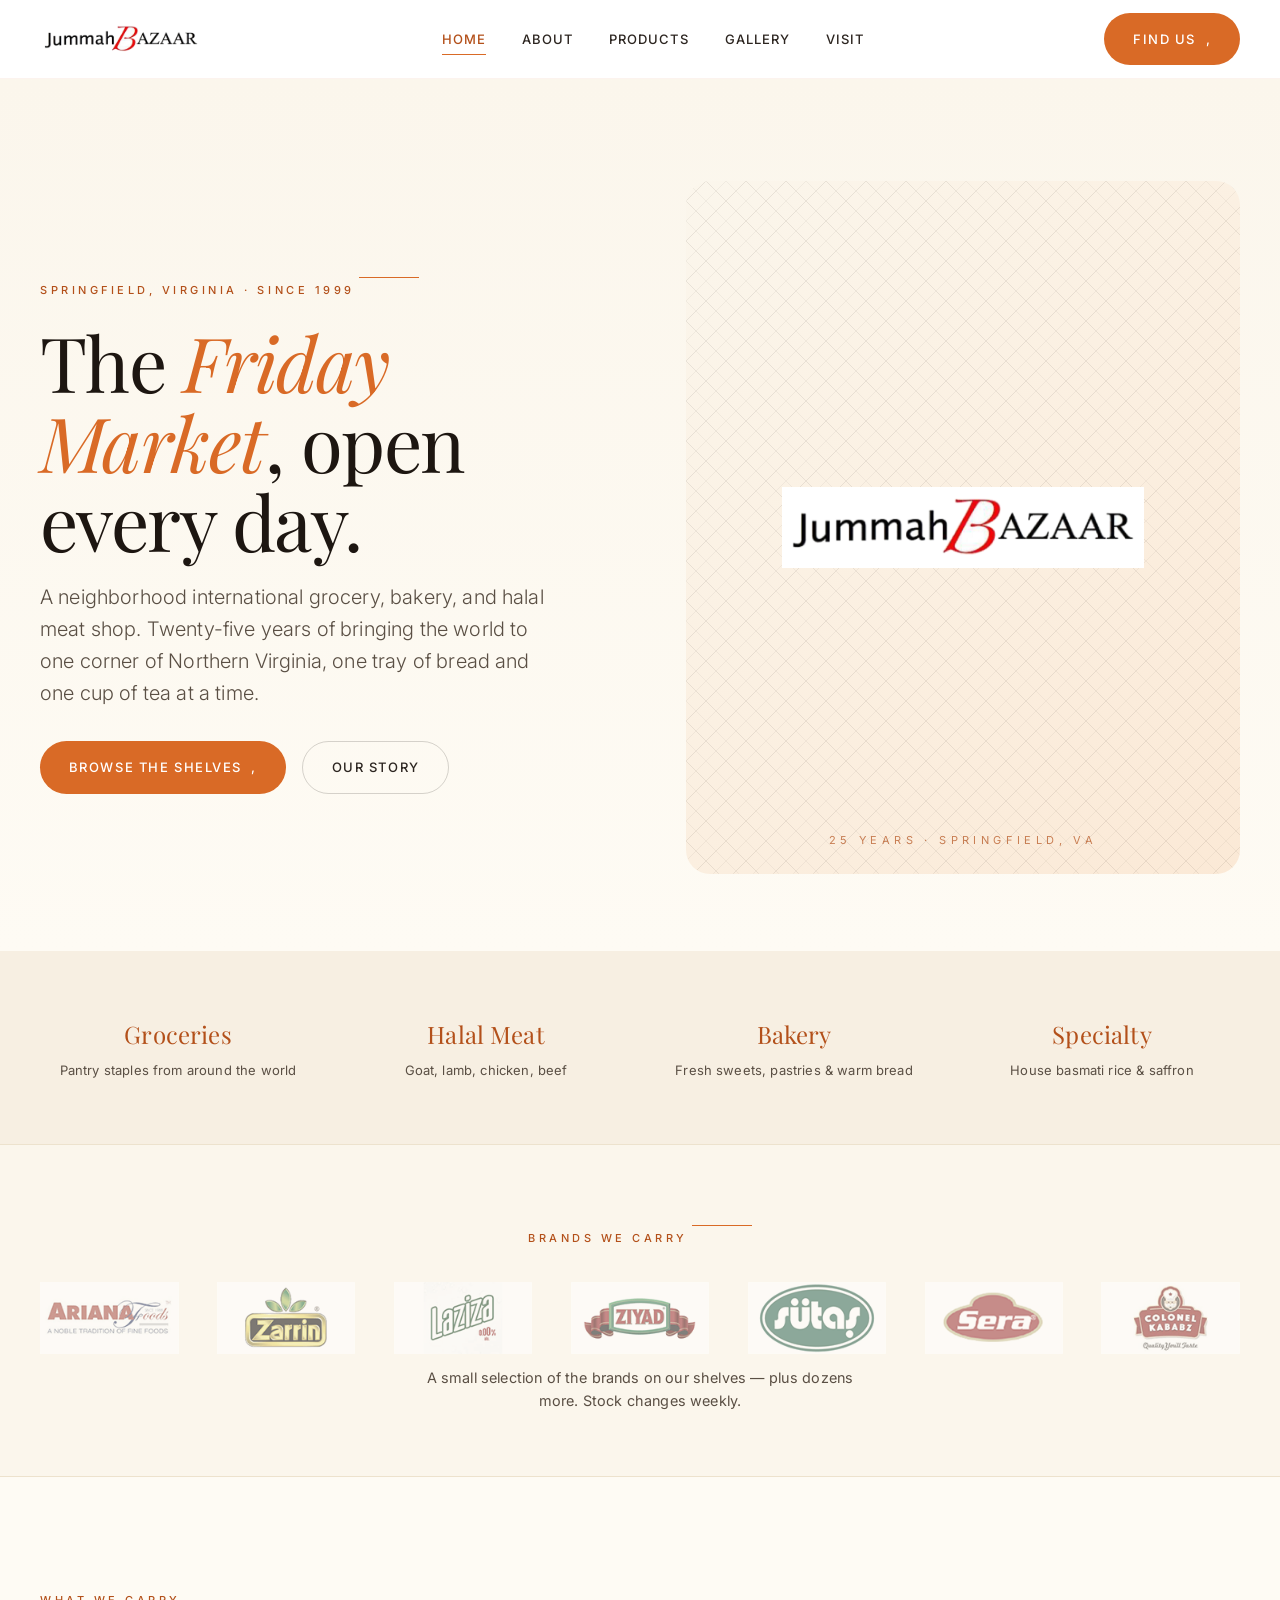
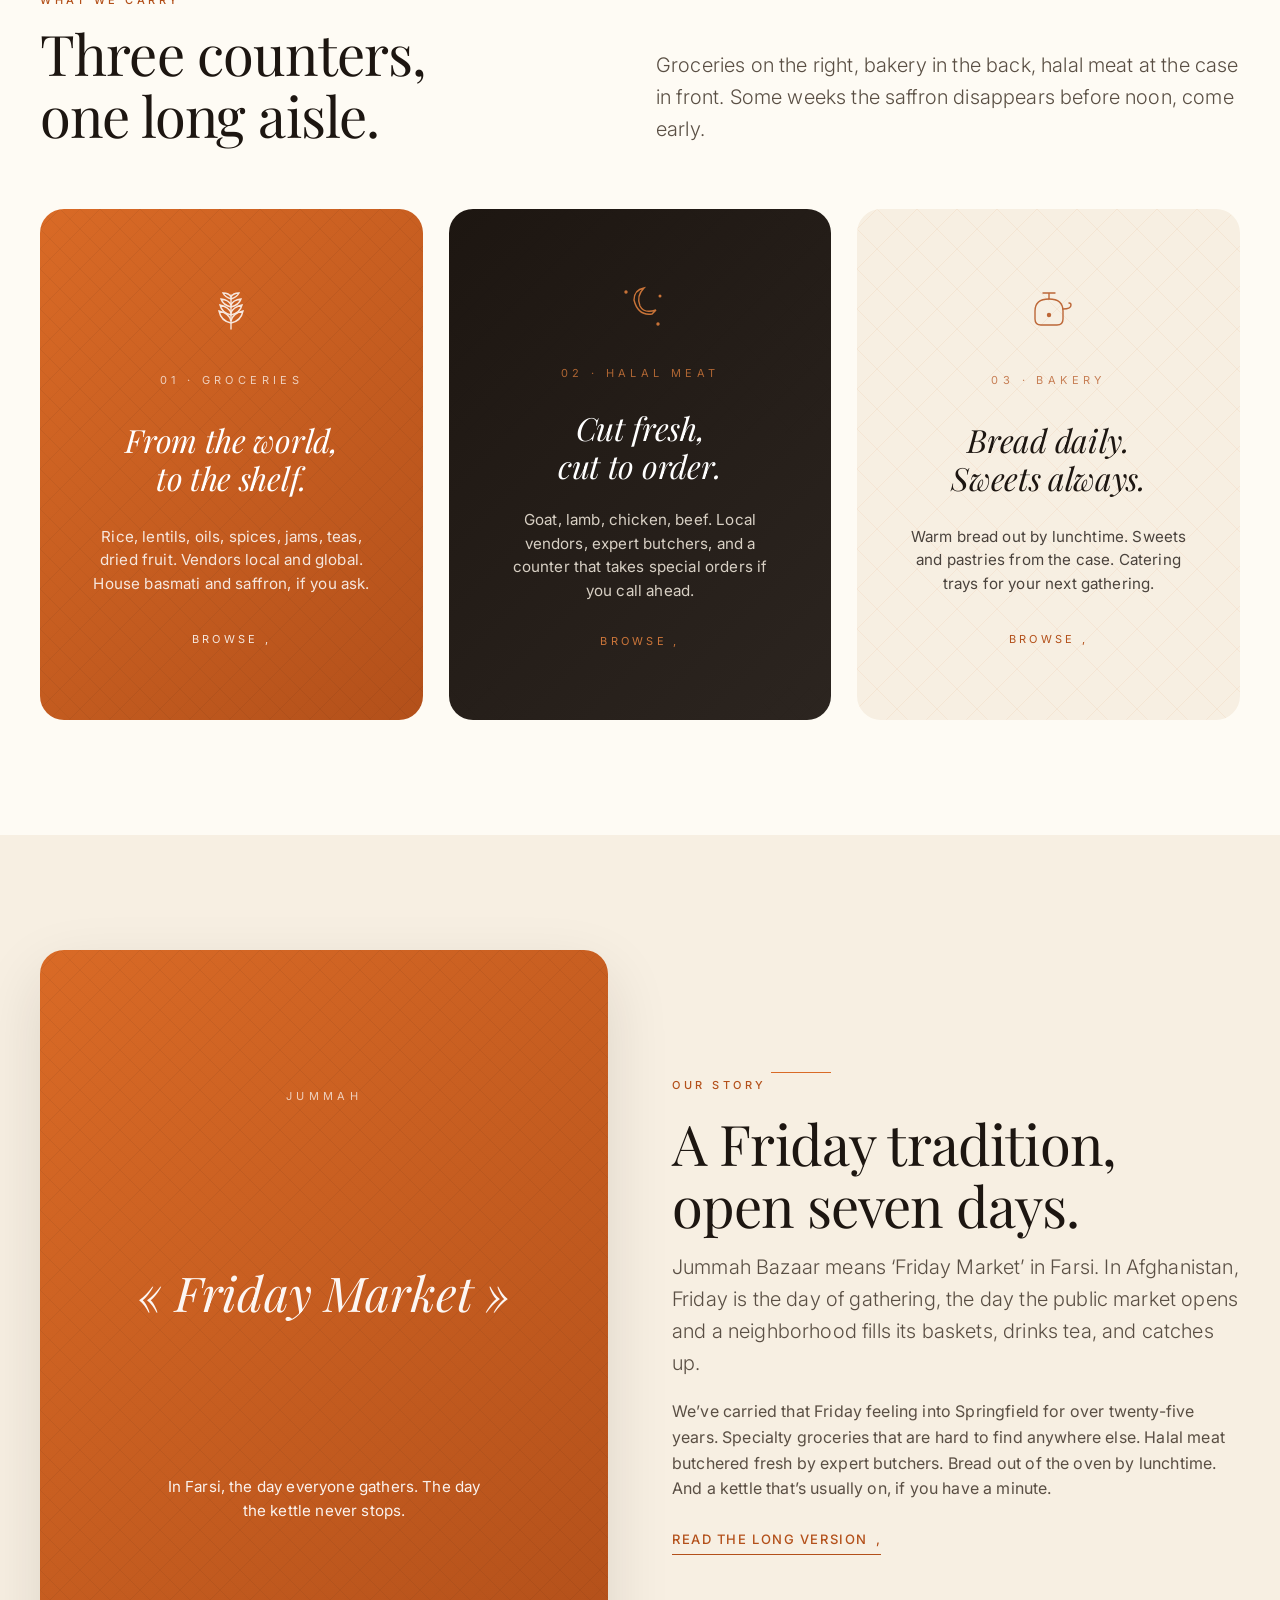
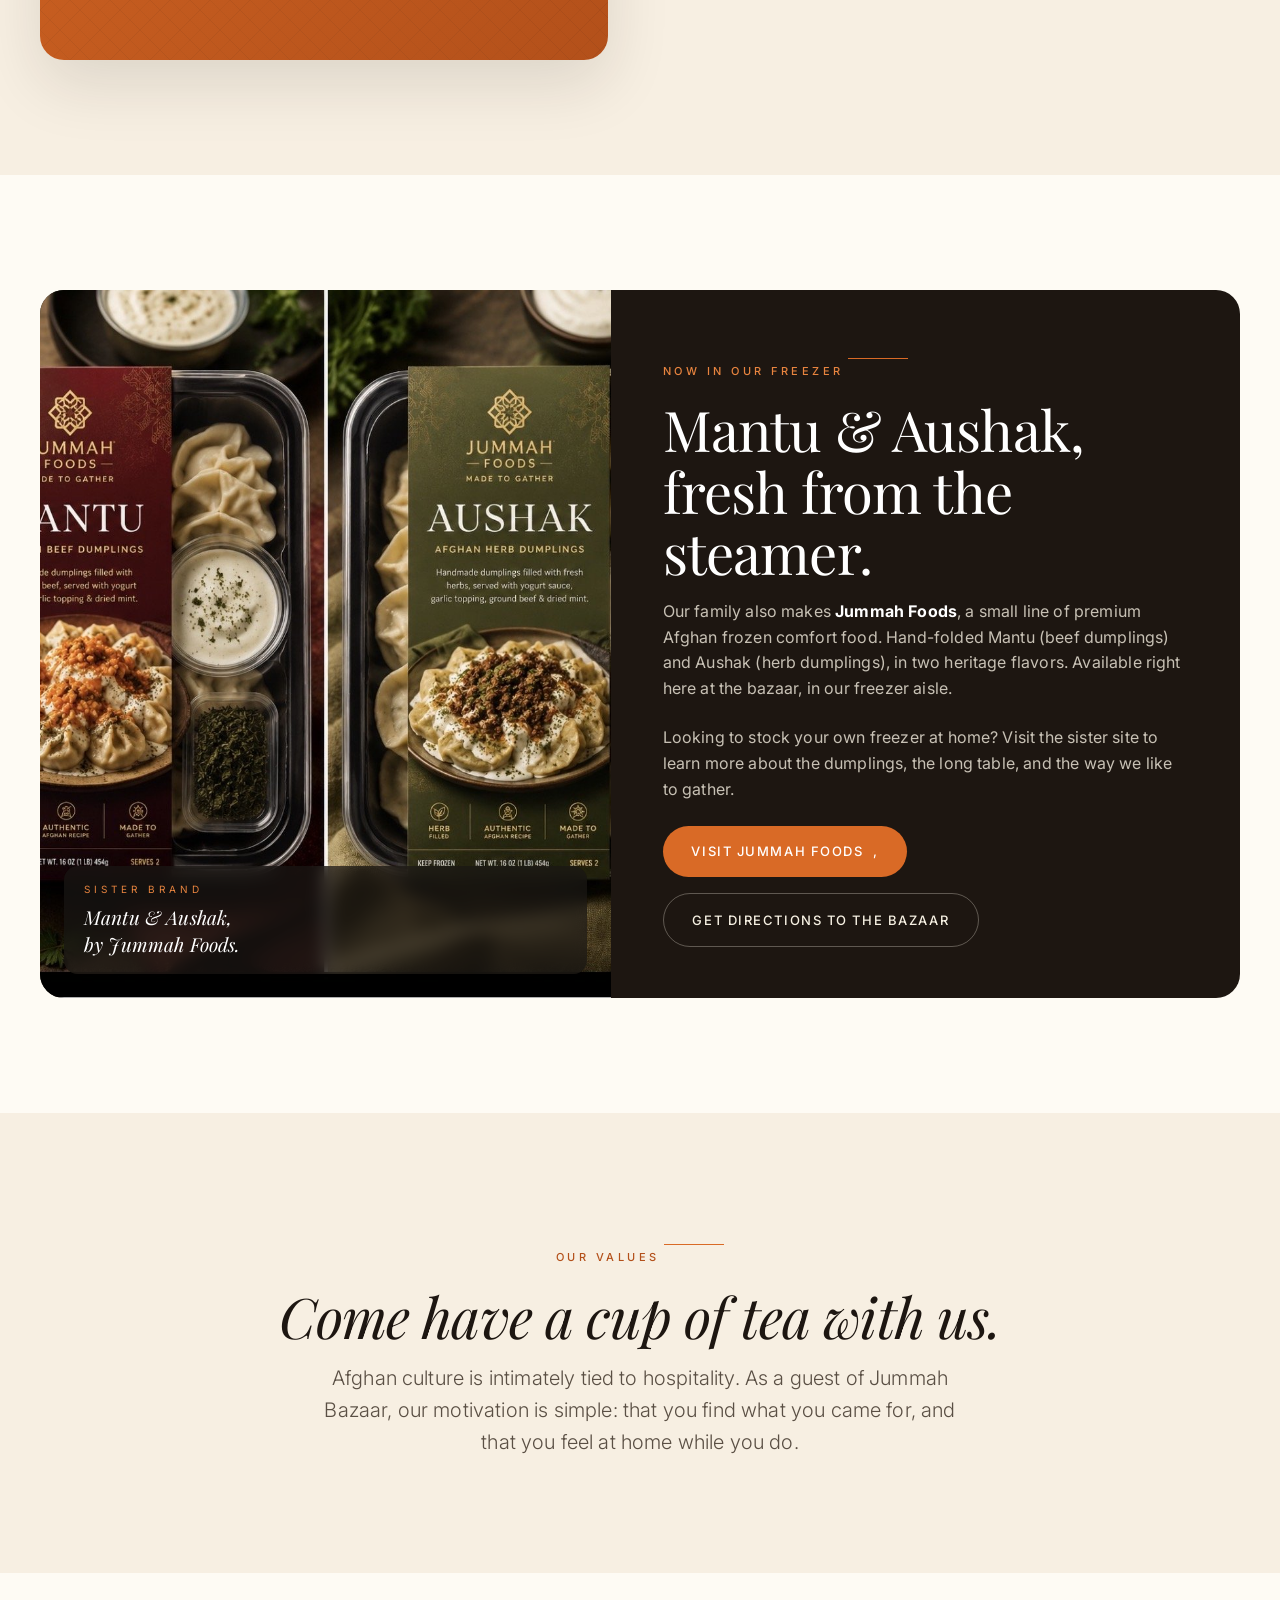
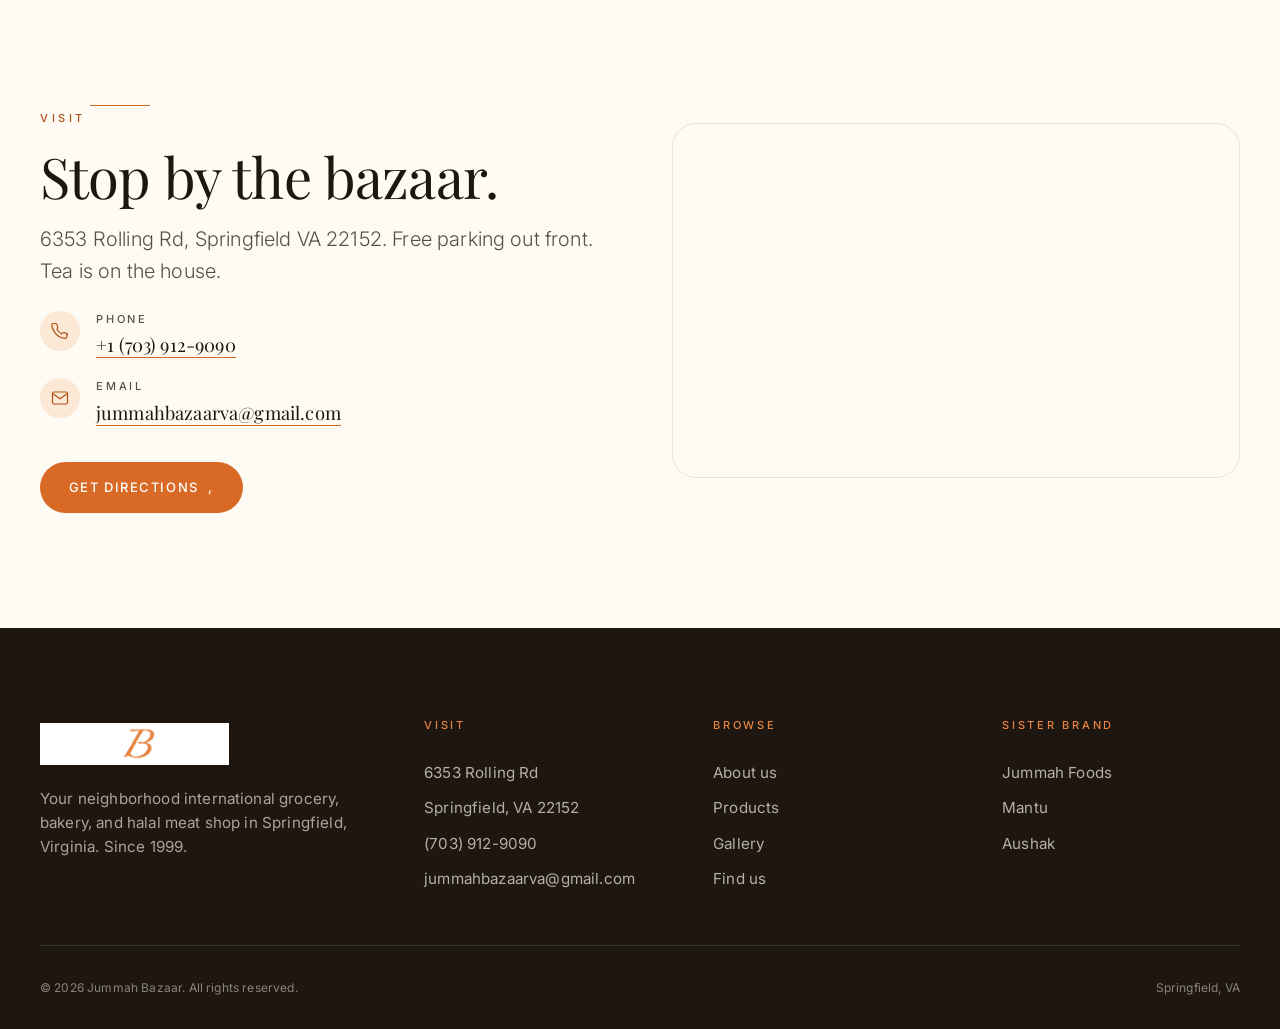
==== commit 3c277c8f: "Switch nav logo back to JummahBAZAAR wordmark (per user); generate white-tint version for dark foote" ====
--- a/index.html
+++ b/index.html
@@ -15,7 +15,7 @@
   <link rel="preconnect" href="https://fonts.googleapis.com" />
   <link rel="preconnect" href="https://fonts.gstatic.com" crossorigin />
   <link href="https://fonts.googleapis.com/css2?family=Playfair+Display:ital,wght@0,400;0,500;0,600;0,700;1,400;1,500&family=Inter:wght@300;400;500;600&family=Amiri:ital,wght@0,400;0,700;1,400&family=Pinyon+Script&display=swap" rel="stylesheet" />
-  <link rel="stylesheet" href="styles.css?v=5" />
+  <link rel="stylesheet" href="styles.css?v=7" />
 
   <svg width="0" height="0" style="position:absolute" aria-hidden="true">
     <defs>
@@ -302,7 +302,7 @@
       <div class="footer-grid">
         <div class="footer-brand">
           <a class="brand" href="index.html" aria-label="Jummah Bazaar home">
-            <img class="brand-mark-img" src="assets/logo-mark-white.png" alt="Jummah Bazaar" style="height:64px" />
+            <img class="brand-mark-img" src="assets/logo-mark-white.png" alt="Jummah Bazaar" style="height:42px" />
           </a>
           <p>Your neighborhood international grocery, bakery, and halal meat shop in Springfield, Virginia. Since 1999.</p>
         </div>
--- a/styles.css
+++ b/styles.css
@@ -729,11 +729,11 @@
 
 /* ----- Modern logo (replaces brand-logo wordmark) ----- */
 .brand-mark-img {
-  height: 56px;
+  height: 36px;
   width: auto;
   display: block;
 }
-@media (max-width: 920px) { .brand-mark-img { height: 48px; } }
+@media (max-width: 920px) { .brand-mark-img { height: 30px; } }
 
 /* ----- Brands strip ----- */
 .brands-strip {
@@ -778,8 +778,8 @@
   isolation: isolate;
 }
 .hero-logo-panel img {
-  width: 70%;
-  max-width: 380px;
+  width: 85%;
+  max-width: 460px;
   height: auto;
   z-index: 1;
 }
@@ -835,3 +835,55 @@
   margin-bottom: 0.5rem;
 }
 
+
+/* ----- Editorial product feature (curated photos) ----- */
+.product-feature {
+  display: grid;
+  grid-template-columns: repeat(4, 1fr);
+  gap: clamp(1rem, 2vw, 1.75rem);
+}
+@media (max-width: 880px) { .product-feature { grid-template-columns: repeat(2, 1fr); } }
+.product-feature .item {
+  display: flex;
+  flex-direction: column;
+  gap: 0.85rem;
+}
+.product-feature figure {
+  margin: 0;
+  aspect-ratio: 1/1;
+  border-radius: var(--radius-md);
+  overflow: hidden;
+  background: var(--ivory);
+  box-shadow: var(--shadow-sm);
+  border: 1px solid var(--bone);
+}
+.product-feature figure img {
+  width: 100%;
+  height: 100%;
+  object-fit: cover;
+  transition: transform 0.5s var(--ease-slow);
+}
+.product-feature .item:hover figure img { transform: scale(1.04); }
+.product-feature .caption {
+  display: flex;
+  flex-direction: column;
+  gap: 0.15rem;
+}
+.product-feature .caption .num {
+  font-size: 10px;
+  letter-spacing: 0.3em;
+  text-transform: uppercase;
+  color: var(--orange-deep);
+  font-weight: 500;
+}
+.product-feature .caption .name {
+  font-family: var(--font-display);
+  font-size: 1rem;
+  color: var(--black);
+  font-style: italic;
+  line-height: 1.3;
+}
+.product-feature .caption .meta {
+  font-size: 0.85rem;
+  color: var(--graphite);
+}
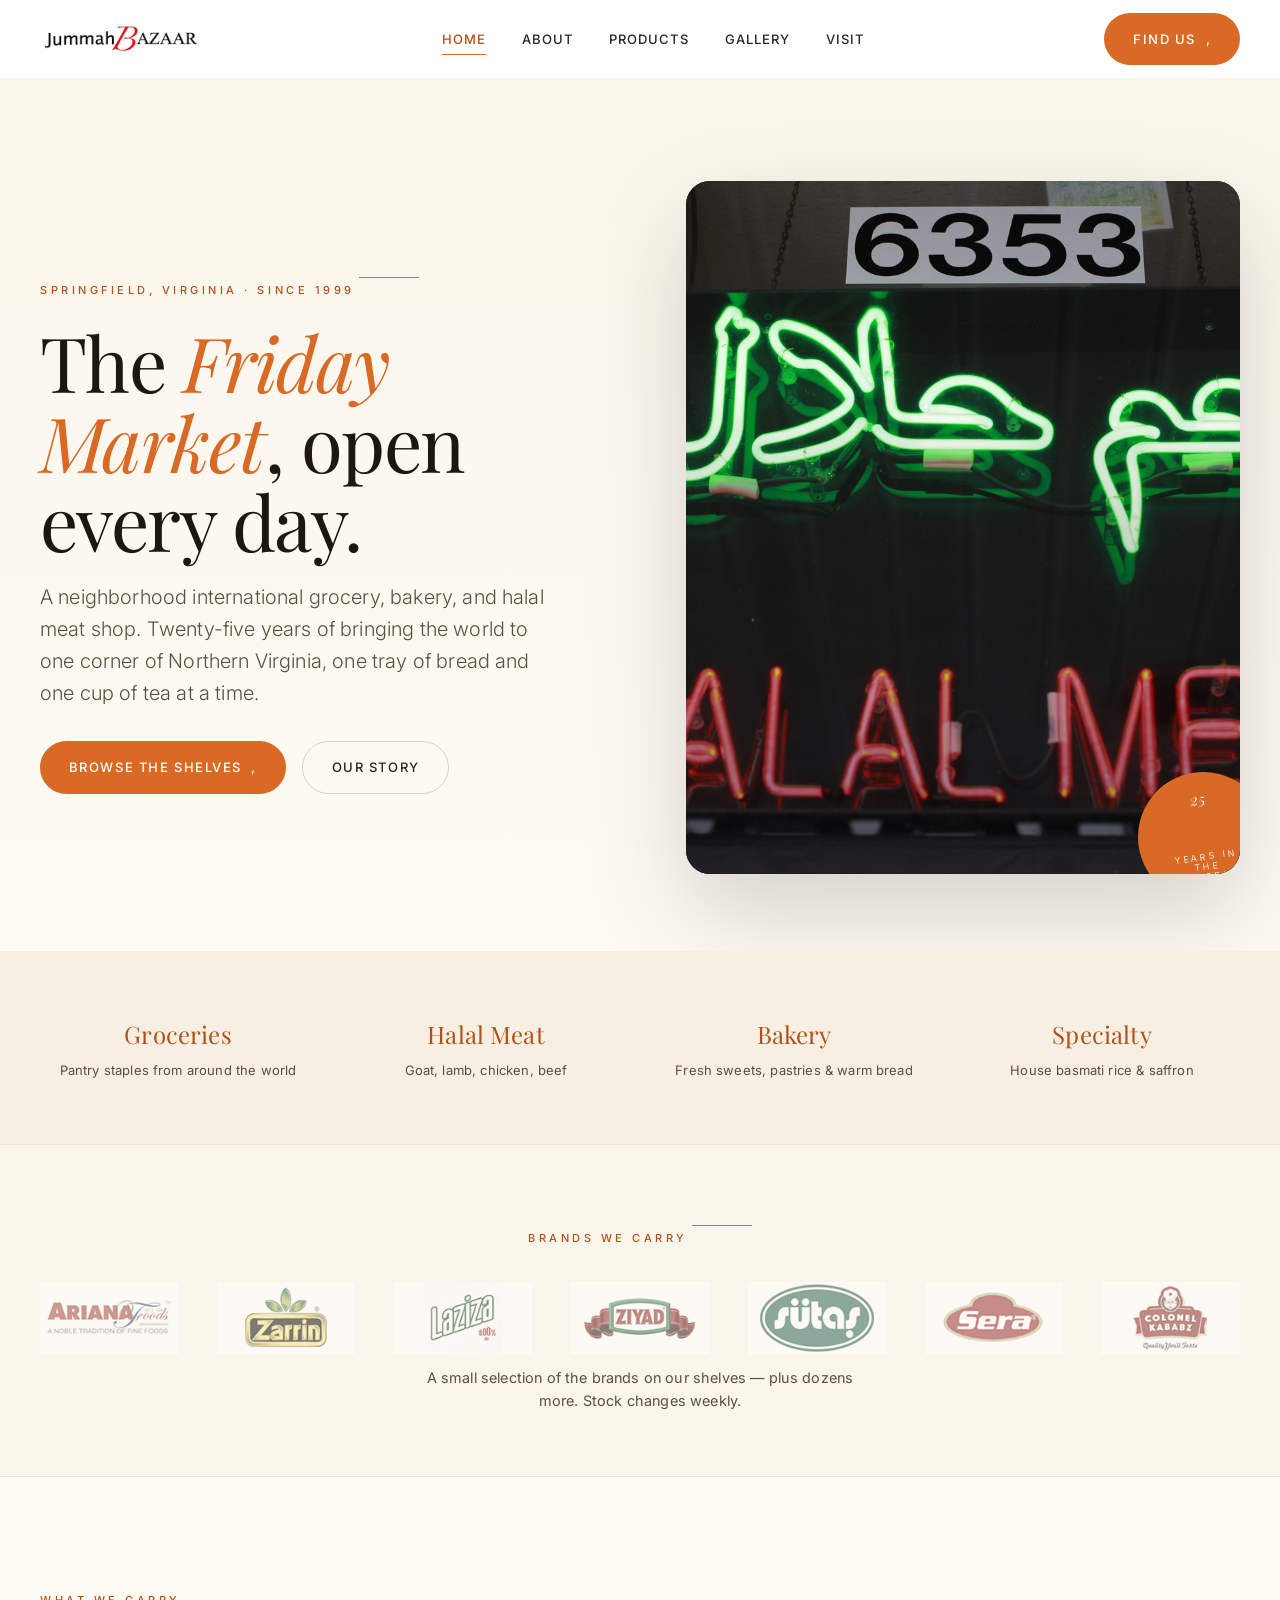
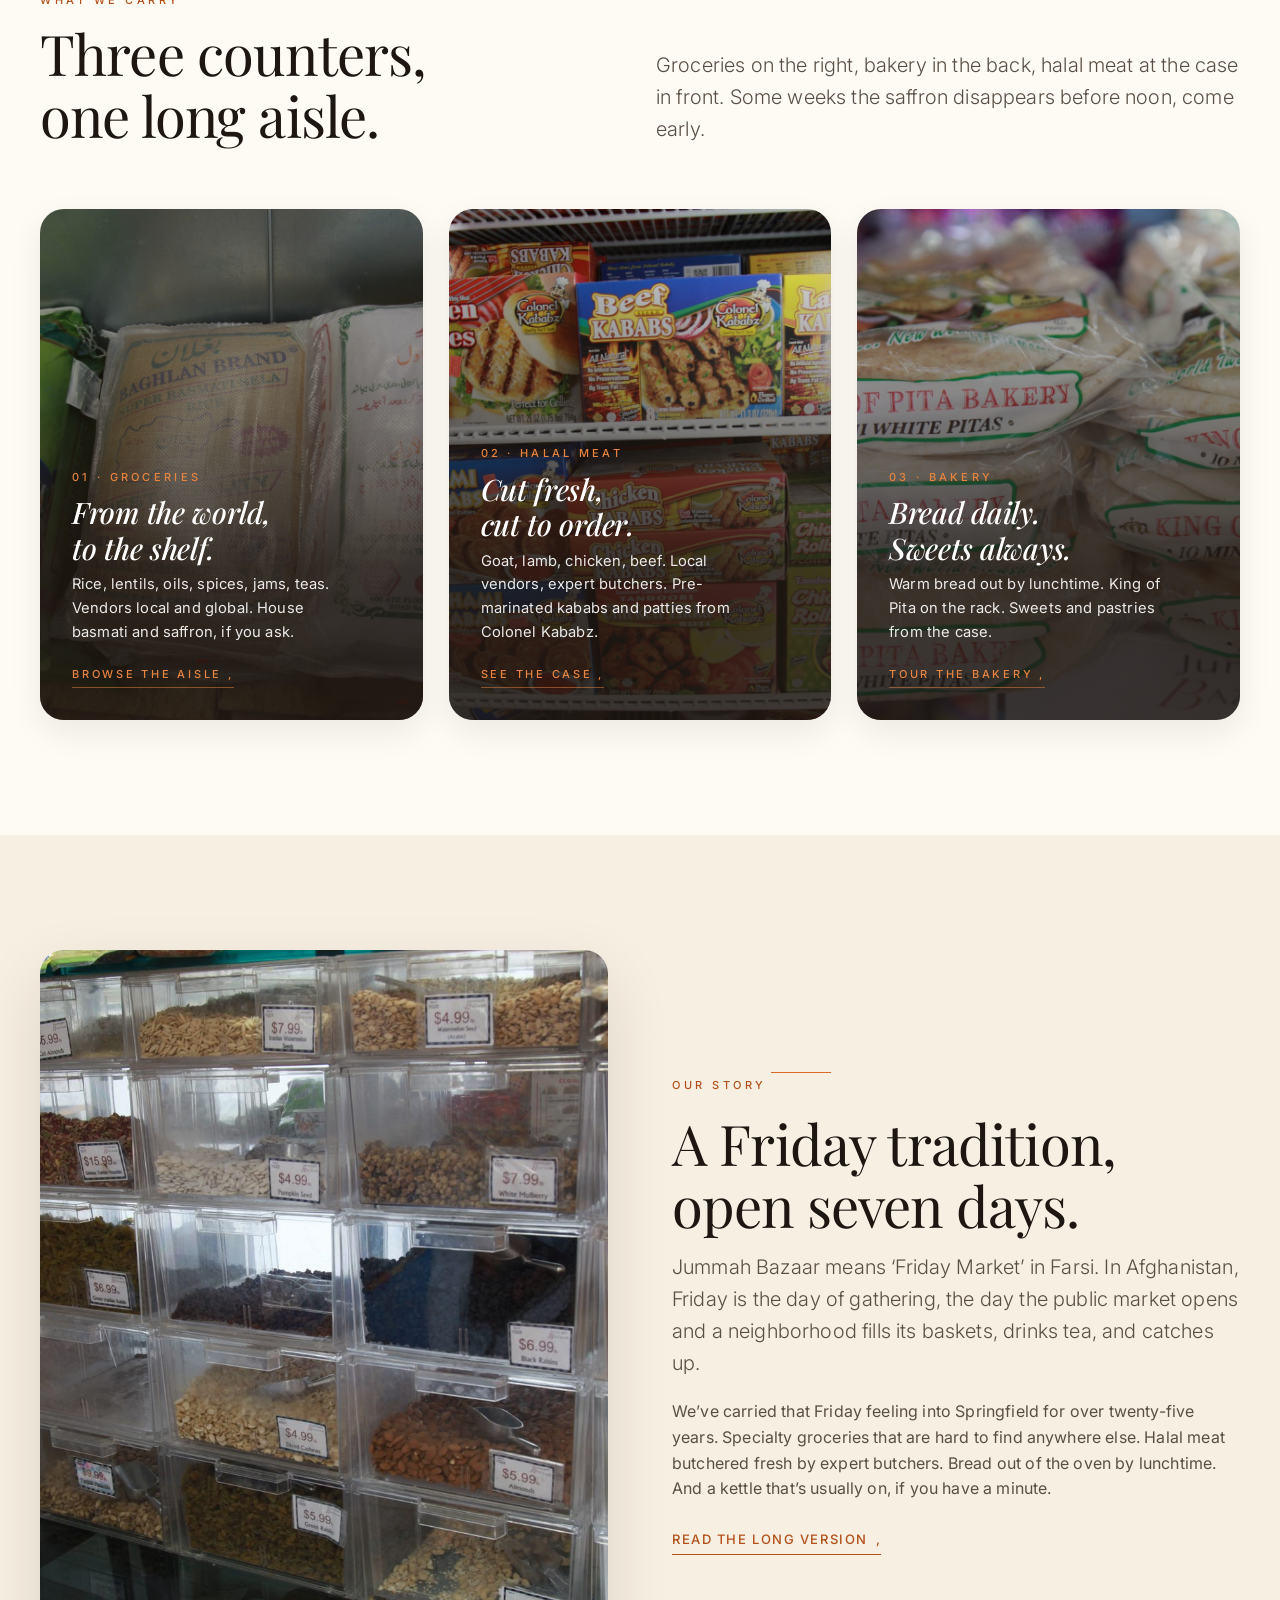
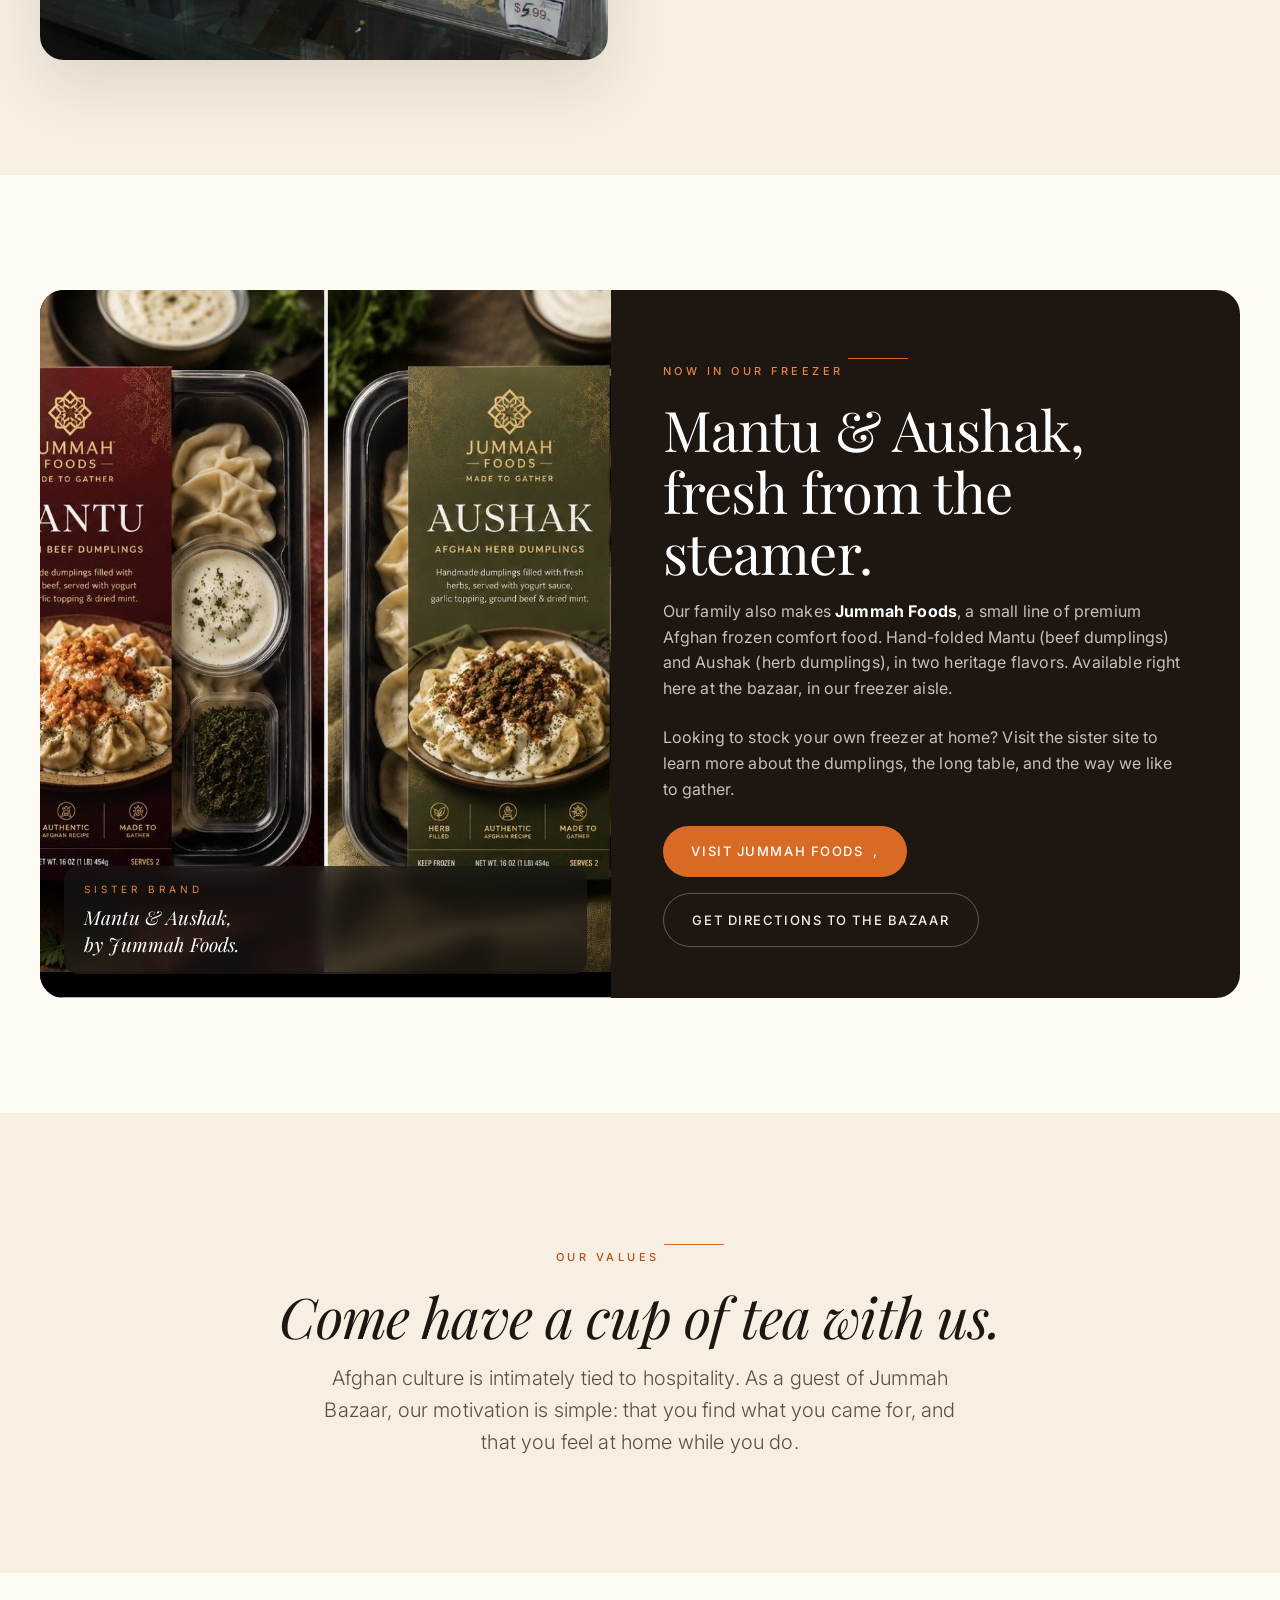
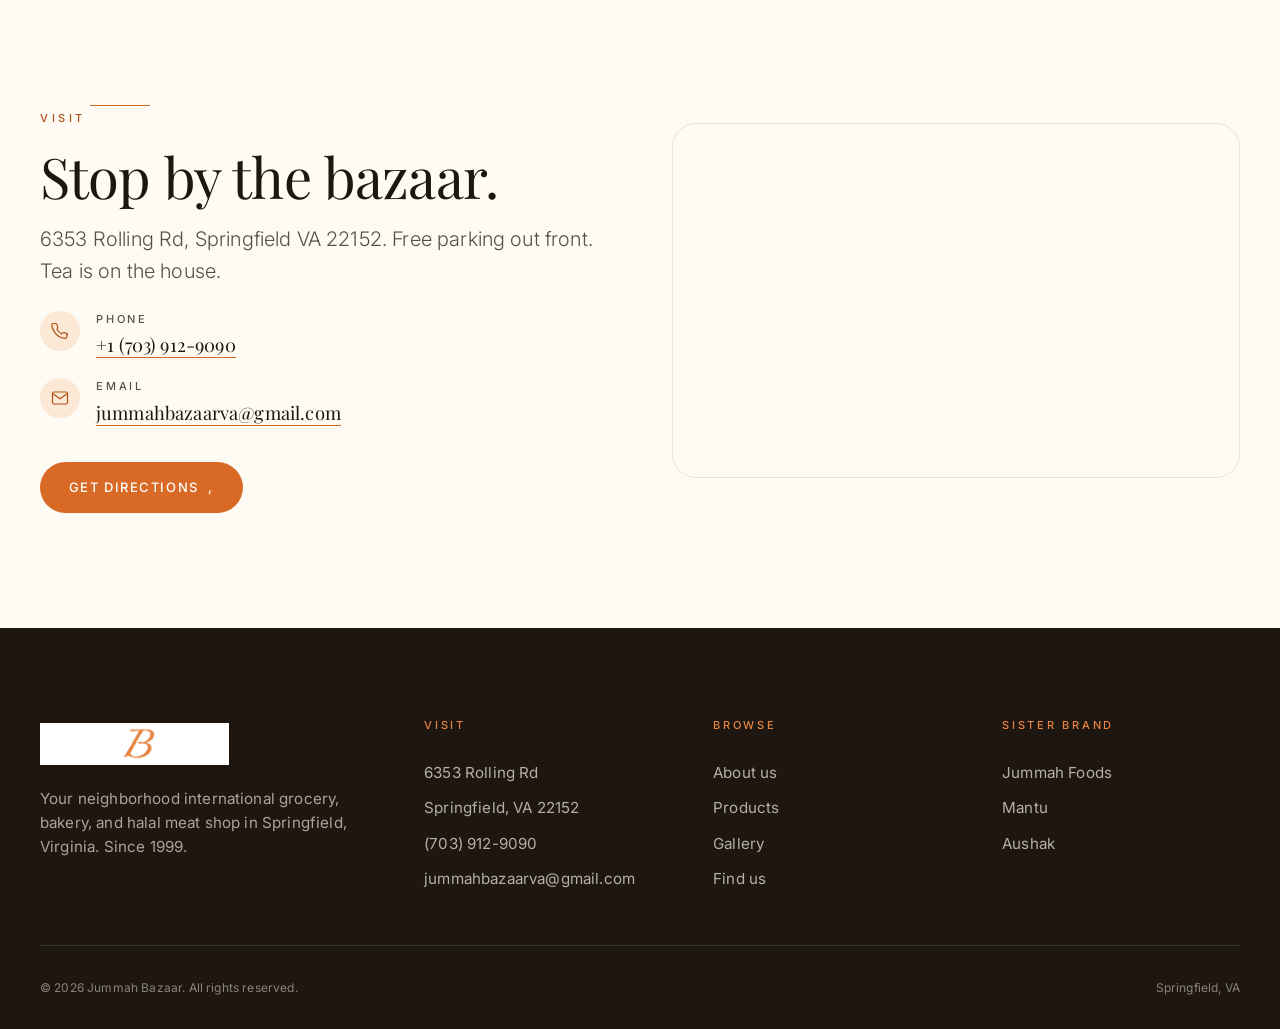
==== commit 2b723f07: "Wire in 18 real DSLR photos from the bazaar: HALAL MEAT neon hero, photo category cards (groceries/m" ====
--- a/index.html
+++ b/index.html
@@ -15,7 +15,7 @@
   <link rel="preconnect" href="https://fonts.googleapis.com" />
   <link rel="preconnect" href="https://fonts.gstatic.com" crossorigin />
   <link href="https://fonts.googleapis.com/css2?family=Playfair+Display:ital,wght@0,400;0,500;0,600;0,700;1,400;1,500&family=Inter:wght@300;400;500;600&family=Amiri:ital,wght@0,400;0,700;1,400&family=Pinyon+Script&display=swap" rel="stylesheet" />
-  <link rel="stylesheet" href="styles.css?v=7" />
+  <link rel="stylesheet" href="styles.css?v=8" />
 
   <svg width="0" height="0" style="position:absolute" aria-hidden="true">
     <defs>
@@ -106,10 +106,12 @@
             <a class="btn btn-ghost" href="about.html">Our story</a>
           </div>
         </div>
-        <div class="hero-logo-panel reveal">
-          <svg class="pattern" aria-hidden="true" style="color:var(--orange)"><rect width="100%" height="100%" fill="url(#geo-orange)"/></svg>
-          <img src="assets/logo-mark.png" alt="Jummah Bazaar" />
-          <span class="badge-text">25 years &middot; Springfield, VA</span>
+        <div class="hero-photo reveal">
+          <img src="assets/hero-halal-neon.jpg" alt="HALAL MEAT neon sign at 6353 Rolling Rd" />
+          <div class="scrim"></div>
+          <div class="hero-stamp">
+            25<small>years in<br/>the neighborhood</small>
+          </div>
         </div>
       </div>
     </div>
@@ -172,34 +174,34 @@
       </div>
 
       <div class="cat-grid">
-        <a href="products.html#groceries" class="reveal" style="text-decoration:none">
-          <div class="type-panel orange" style="border-radius:var(--radius-lg); aspect-ratio:3/4; min-height:unset">
-            <svg class="pattern" aria-hidden="true" style="color:#fff"><rect width="100%" height="100%" fill="url(#geo-orange)"/></svg>
-            <svg class="icon-mark" style="color:#fff"><use href="#wheat"/></svg>
-            <span class="label">01 &middot; Groceries</span>
-            <h3 style="color:#fff; font-size:clamp(1.4rem, 2.6vw, 2rem)">From the world,<br/>to the shelf.</h3>
-            <p>Rice, lentils, oils, spices, jams, teas, dried fruit. Vendors local and global. House basmati and saffron, if you ask.</p>
-            <span style="margin-top:1.25rem; font-size:11px; letter-spacing:0.3em; text-transform:uppercase; opacity:0.85">Browse ,</span>
+        <a class="photo-cat-card reveal" href="products.html#groceries">
+          <img src="assets/cat-groceries.jpg" alt="Bags of basmati rice on the grocery shelf" />
+          <div class="scrim"></div>
+          <div class="body">
+            <div class="meta">01 &middot; Groceries</div>
+            <h3>From the world,<br/>to the shelf.</h3>
+            <p>Rice, lentils, oils, spices, jams, teas. Vendors local and global. House basmati and saffron, if you ask.</p>
+            <span class="cta">Browse the aisle ,</span>
           </div>
         </a>
-        <a href="products.html#meat" class="reveal" style="text-decoration:none">
-          <div class="type-panel dark" style="border-radius:var(--radius-lg); aspect-ratio:3/4; min-height:unset">
-            <svg class="pattern" aria-hidden="true" style="color:var(--orange-soft)"><rect width="100%" height="100%" fill="url(#geo-orange)"/></svg>
-            <svg class="icon-mark" style="color:var(--orange-soft)"><use href="#moon"/></svg>
-            <span class="label" style="color:var(--orange-soft)">02 &middot; Halal Meat</span>
-            <h3 style="color:#fff; font-size:clamp(1.4rem, 2.6vw, 2rem)">Cut fresh,<br/>cut to order.</h3>
-            <p>Goat, lamb, chicken, beef. Local vendors, expert butchers, and a counter that takes special orders if you call ahead.</p>
-            <span style="margin-top:1.25rem; font-size:11px; letter-spacing:0.3em; text-transform:uppercase; opacity:0.85; color:var(--orange-soft)">Browse ,</span>
+        <a class="photo-cat-card reveal" href="products.html#meat">
+          <img src="assets/cat-meat.jpg" alt="Frozen halal Chapli kababs and chicken kababs" />
+          <div class="scrim"></div>
+          <div class="body">
+            <div class="meta">02 &middot; Halal Meat</div>
+            <h3>Cut fresh,<br/>cut to order.</h3>
+            <p>Goat, lamb, chicken, beef. Local vendors, expert butchers. Pre-marinated kababs and patties from Colonel Kababz.</p>
+            <span class="cta">See the case ,</span>
           </div>
         </a>
-        <a href="products.html#bakery" class="reveal" style="text-decoration:none">
-          <div class="type-panel cream" style="border-radius:var(--radius-lg); aspect-ratio:3/4; min-height:unset">
-            <svg class="pattern" aria-hidden="true" style="color:var(--orange)"><rect width="100%" height="100%" fill="url(#geo-light)"/></svg>
-            <svg class="icon-mark" style="color:var(--orange-deep)"><use href="#kettle"/></svg>
-            <span class="label" style="color:var(--orange-deep)">03 &middot; Bakery</span>
-            <h3 style="color:var(--black); font-size:clamp(1.4rem, 2.6vw, 2rem)">Bread daily.<br/>Sweets always.</h3>
-            <p>Warm bread out by lunchtime. Sweets and pastries from the case. Catering trays for your next gathering.</p>
-            <span style="margin-top:1.25rem; font-size:11px; letter-spacing:0.3em; text-transform:uppercase; color:var(--orange-deep)">Browse ,</span>
+        <a class="photo-cat-card reveal" href="products.html#bakery">
+          <img src="assets/cat-bakery.jpg" alt="King of Pita Bakery mini white pitas" />
+          <div class="scrim"></div>
+          <div class="body">
+            <div class="meta">03 &middot; Bakery</div>
+            <h3>Bread daily.<br/>Sweets always.</h3>
+            <p>Warm bread out by lunchtime. King of Pita on the rack. Sweets and pastries from the case.</p>
+            <span class="cta">Tour the bakery ,</span>
           </div>
         </a>
       </div>
@@ -210,11 +212,8 @@
   <section class="bg-cream">
     <div class="container">
       <div class="split">
-        <div class="split-image type-panel orange reveal" style="border-radius:var(--radius-lg)">
-          <svg class="pattern" aria-hidden="true" style="color:#fff"><rect width="100%" height="100%" fill="url(#geo-orange)"/></svg>
-          <span class="label" style="color:#fff">Jummah</span>
-          <div class="farsi">&laquo; Friday Market &raquo;</div>
-          <p style="color:#fff; opacity:0.92; max-width:32ch">In Farsi, the day everyone gathers. The day the kettle never stops.</p>
+        <div class="split-image reveal" style="border-radius:var(--radius-lg); overflow:hidden">
+          <img src="assets/shelf-bulk-dispensers.jpg" alt="Bulk dispensers of seeds, nuts, and dried fruit" style="width:100%; height:100%; object-fit:cover; display:block" />
         </div>
         <div class="reveal">
           <span class="eyebrow">Our story</span>
--- a/styles.css
+++ b/styles.css
@@ -887,3 +887,107 @@
   font-size: 0.85rem;
   color: var(--graphite);
 }
+
+/* ----- Photo category card (replaces type-panel for cat-grid) ----- */
+.photo-cat-card {
+  position: relative;
+  aspect-ratio: 3/4;
+  border-radius: var(--radius-lg);
+  overflow: hidden;
+  display: block;
+  isolation: isolate;
+  box-shadow: var(--shadow-md);
+}
+.photo-cat-card img {
+  position: absolute; inset: 0;
+  width: 100%; height: 100%;
+  object-fit: cover;
+  transition: transform 0.6s var(--ease-slow);
+}
+.photo-cat-card:hover img { transform: scale(1.05); }
+.photo-cat-card .scrim {
+  position: absolute; inset: 0;
+  background: linear-gradient(180deg, rgba(29, 22, 17, 0.05) 0%, rgba(29, 22, 17, 0.85) 70%);
+  z-index: 1;
+}
+.photo-cat-card .body {
+  position: absolute; bottom: 0; left: 0; right: 0;
+  padding: clamp(1.25rem, 2.5vw, 2rem);
+  color: #fff;
+  z-index: 2;
+}
+.photo-cat-card .meta {
+  font-size: 11px; letter-spacing: 0.3em; text-transform: uppercase; 
+  color: var(--orange-soft); margin-bottom: 0.5rem;
+  font-weight: 500;
+}
+.photo-cat-card h3 {
+  color: #fff;
+  font-size: clamp(1.4rem, 2.4vw, 1.85rem);
+  margin-bottom: 0.5rem;
+  font-style: italic;
+  line-height: 1.2;
+}
+.photo-cat-card p {
+  font-size: 0.92rem; opacity: 0.9; max-width: 32ch;
+  margin-bottom: 1rem;
+}
+.photo-cat-card .cta {
+  display: inline-flex; align-items: center; gap: 0.4rem;
+  font-size: 11px; letter-spacing: 0.25em; text-transform: uppercase;
+  color: var(--orange-soft); font-weight: 500;
+  border-bottom: 1px solid rgba(232, 132, 63, 0.5);
+  padding-bottom: 3px;
+}
+
+/* ----- Hero with full-bleed photo ----- */
+.hero-photo {
+  position: relative;
+  aspect-ratio: 4/5;
+  border-radius: var(--radius-lg);
+  overflow: hidden;
+  isolation: isolate;
+  box-shadow: var(--shadow-xl);
+  background: var(--black);
+}
+.hero-photo img {
+  position: absolute; inset: 0;
+  width: 100%; height: 100%;
+  object-fit: cover;
+}
+.hero-photo .scrim {
+  position: absolute; inset: 0;
+  background: linear-gradient(180deg, transparent 30%, rgba(0,0,0,0.45));
+  z-index: 1;
+}
+
+/* ----- Gallery wall (real bazaar photos) ----- */
+.bazaar-wall {
+  display: grid;
+  grid-template-columns: repeat(4, 1fr);
+  gap: clamp(0.75rem, 1.5vw, 1rem);
+}
+@media (max-width: 880px) { .bazaar-wall { grid-template-columns: repeat(2, 1fr); } }
+.bazaar-wall .tile {
+  aspect-ratio: 1/1;
+  border-radius: var(--radius-md);
+  overflow: hidden;
+  position: relative;
+  background: var(--cream);
+}
+.bazaar-wall .tile.span-2 { grid-column: span 2; aspect-ratio: 16/9; }
+.bazaar-wall .tile img {
+  width: 100%; height: 100%; object-fit: cover;
+  transition: transform 0.5s var(--ease-slow);
+}
+.bazaar-wall .tile:hover img { transform: scale(1.05); }
+.bazaar-wall .tile .caption {
+  position: absolute; bottom: 0; left: 0; right: 0;
+  padding: 0.75rem 1rem;
+  background: linear-gradient(180deg, transparent, rgba(29, 22, 17, 0.85));
+  color: #fff;
+  font-size: 0.85rem;
+  font-style: italic;
+  font-family: var(--font-display);
+  z-index: 1;
+}
